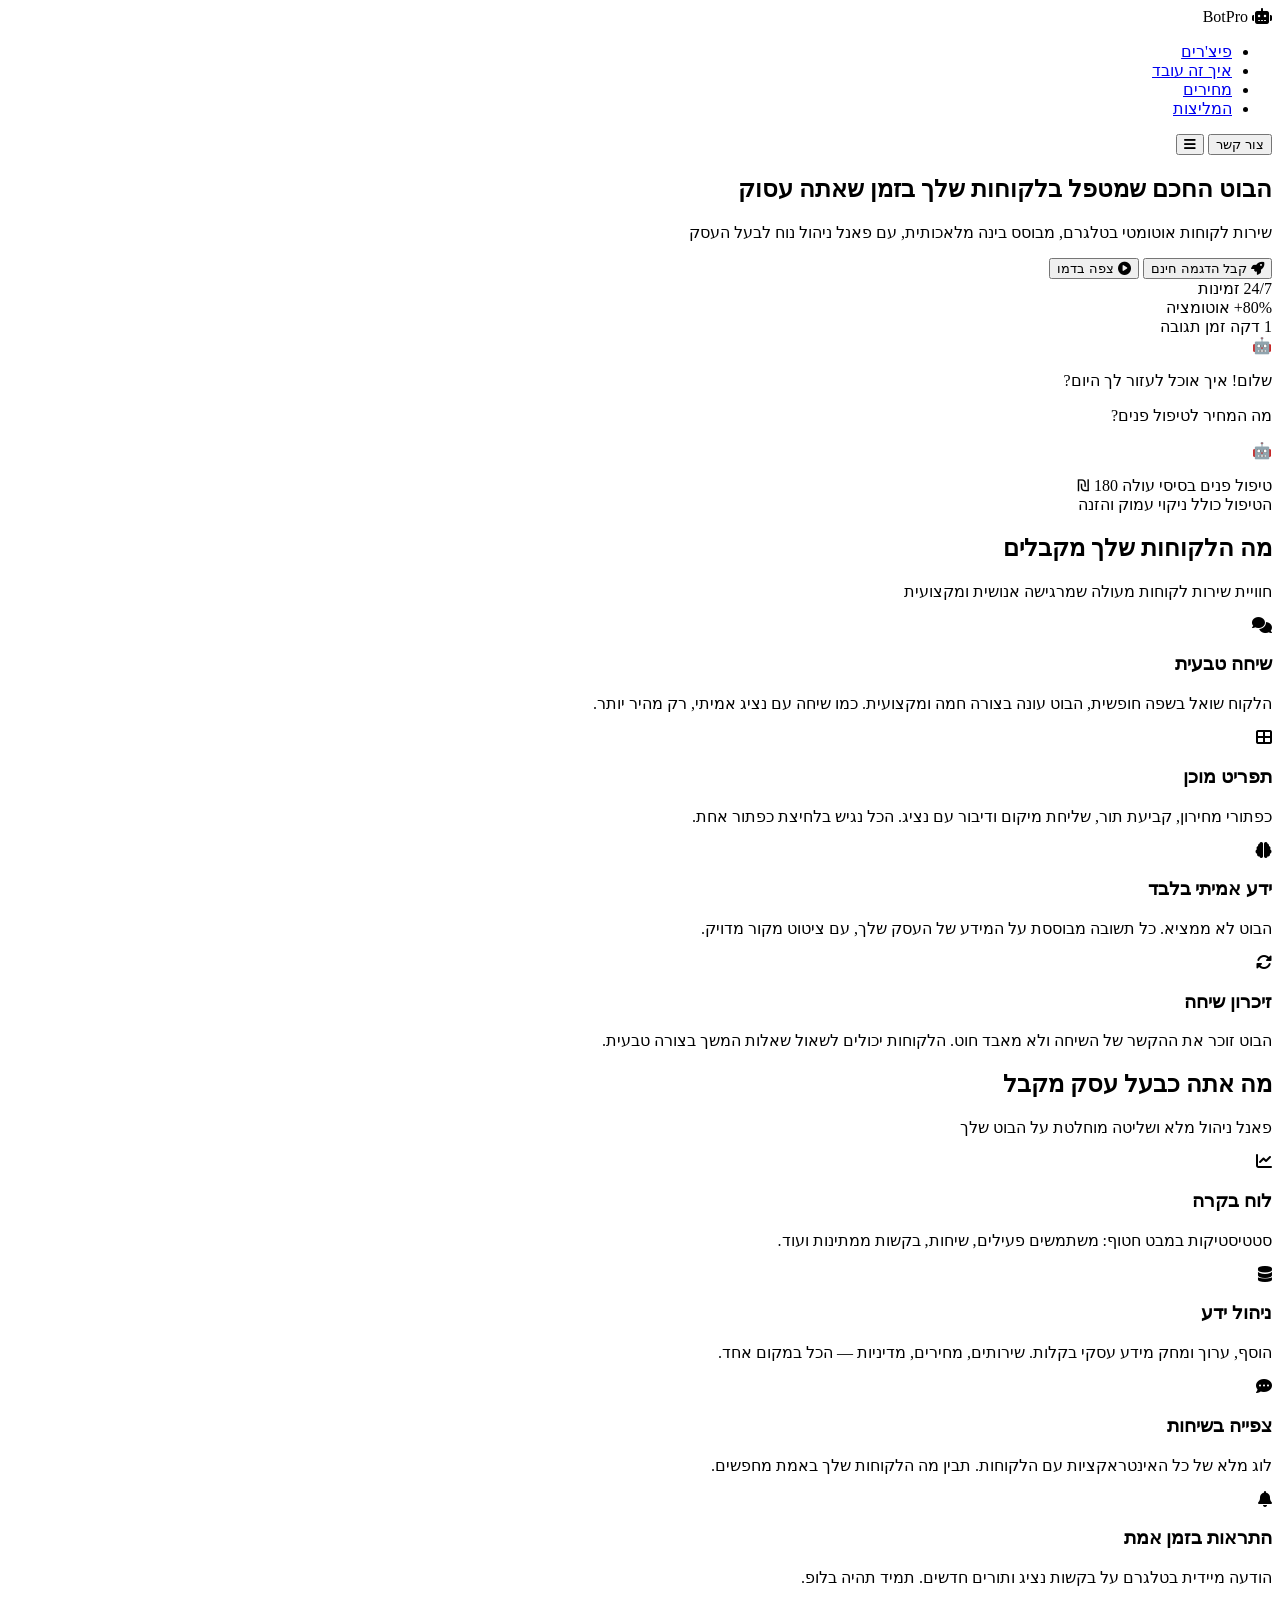
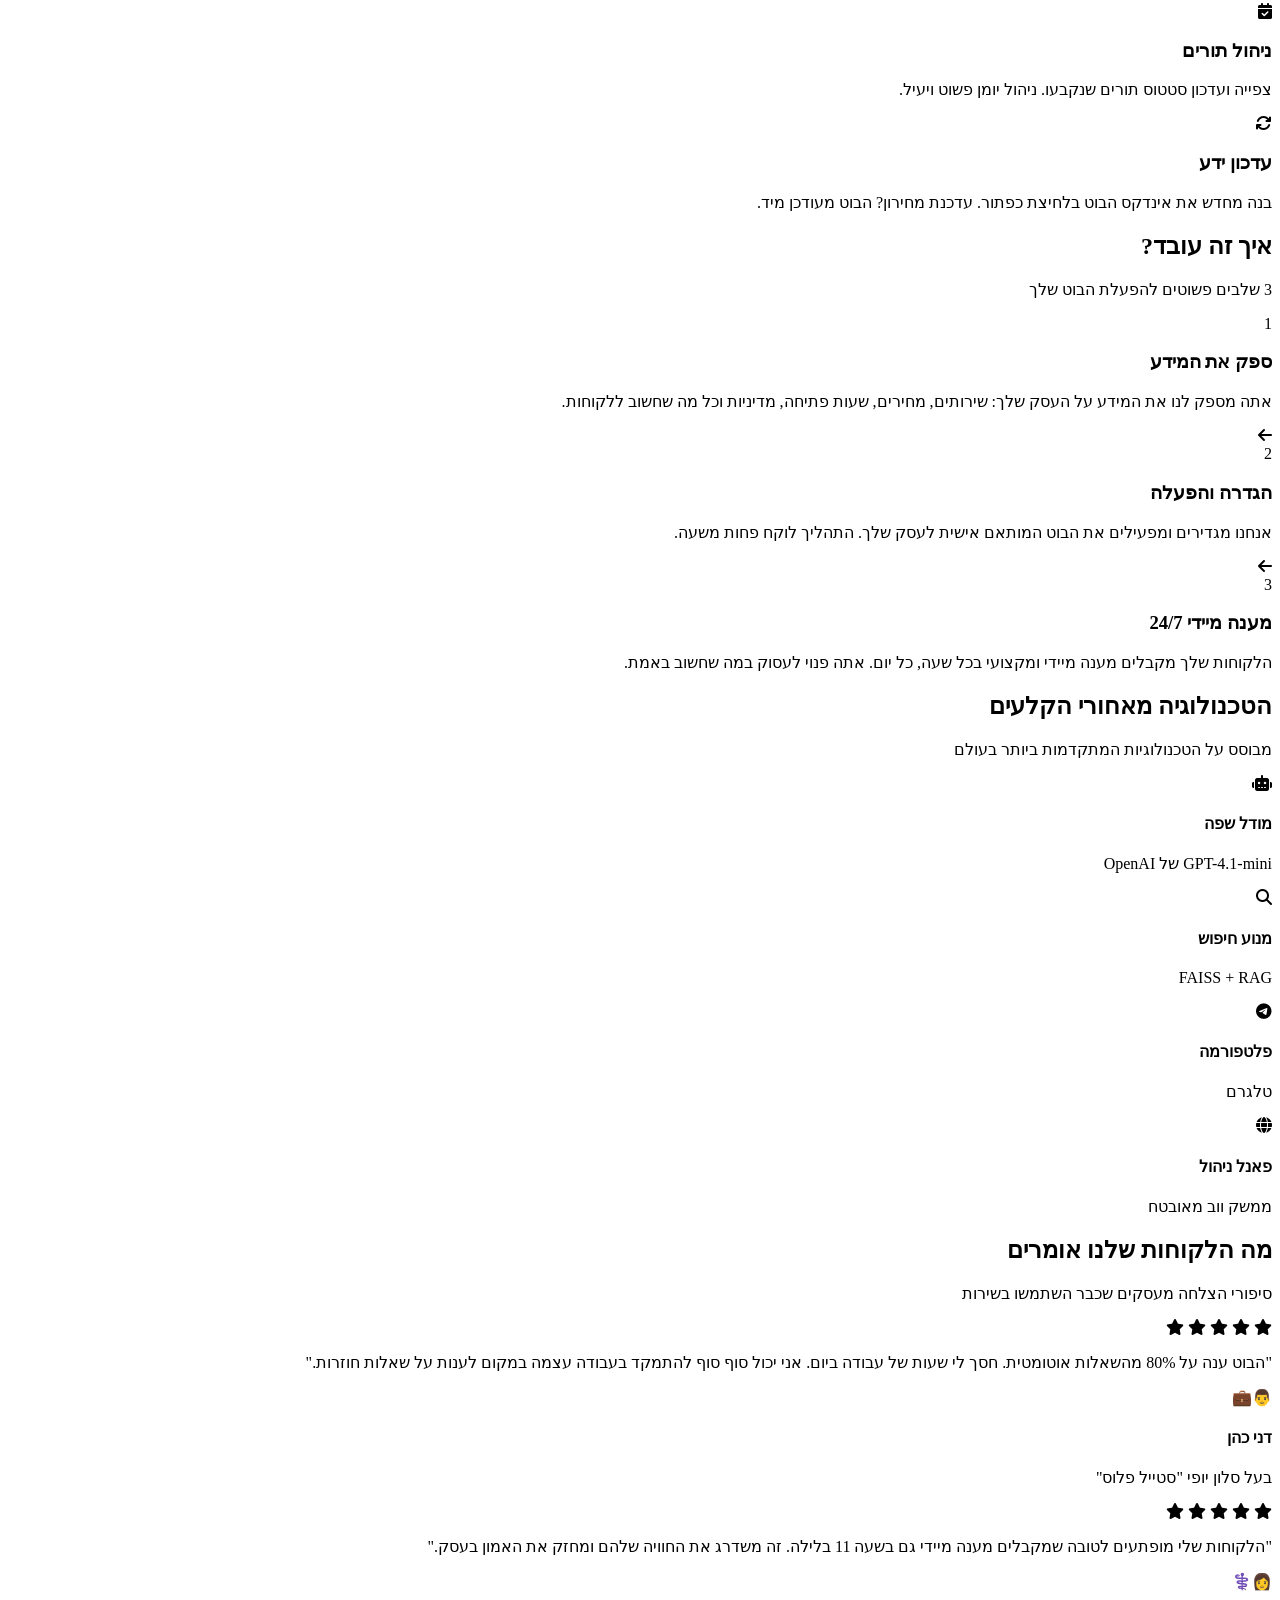
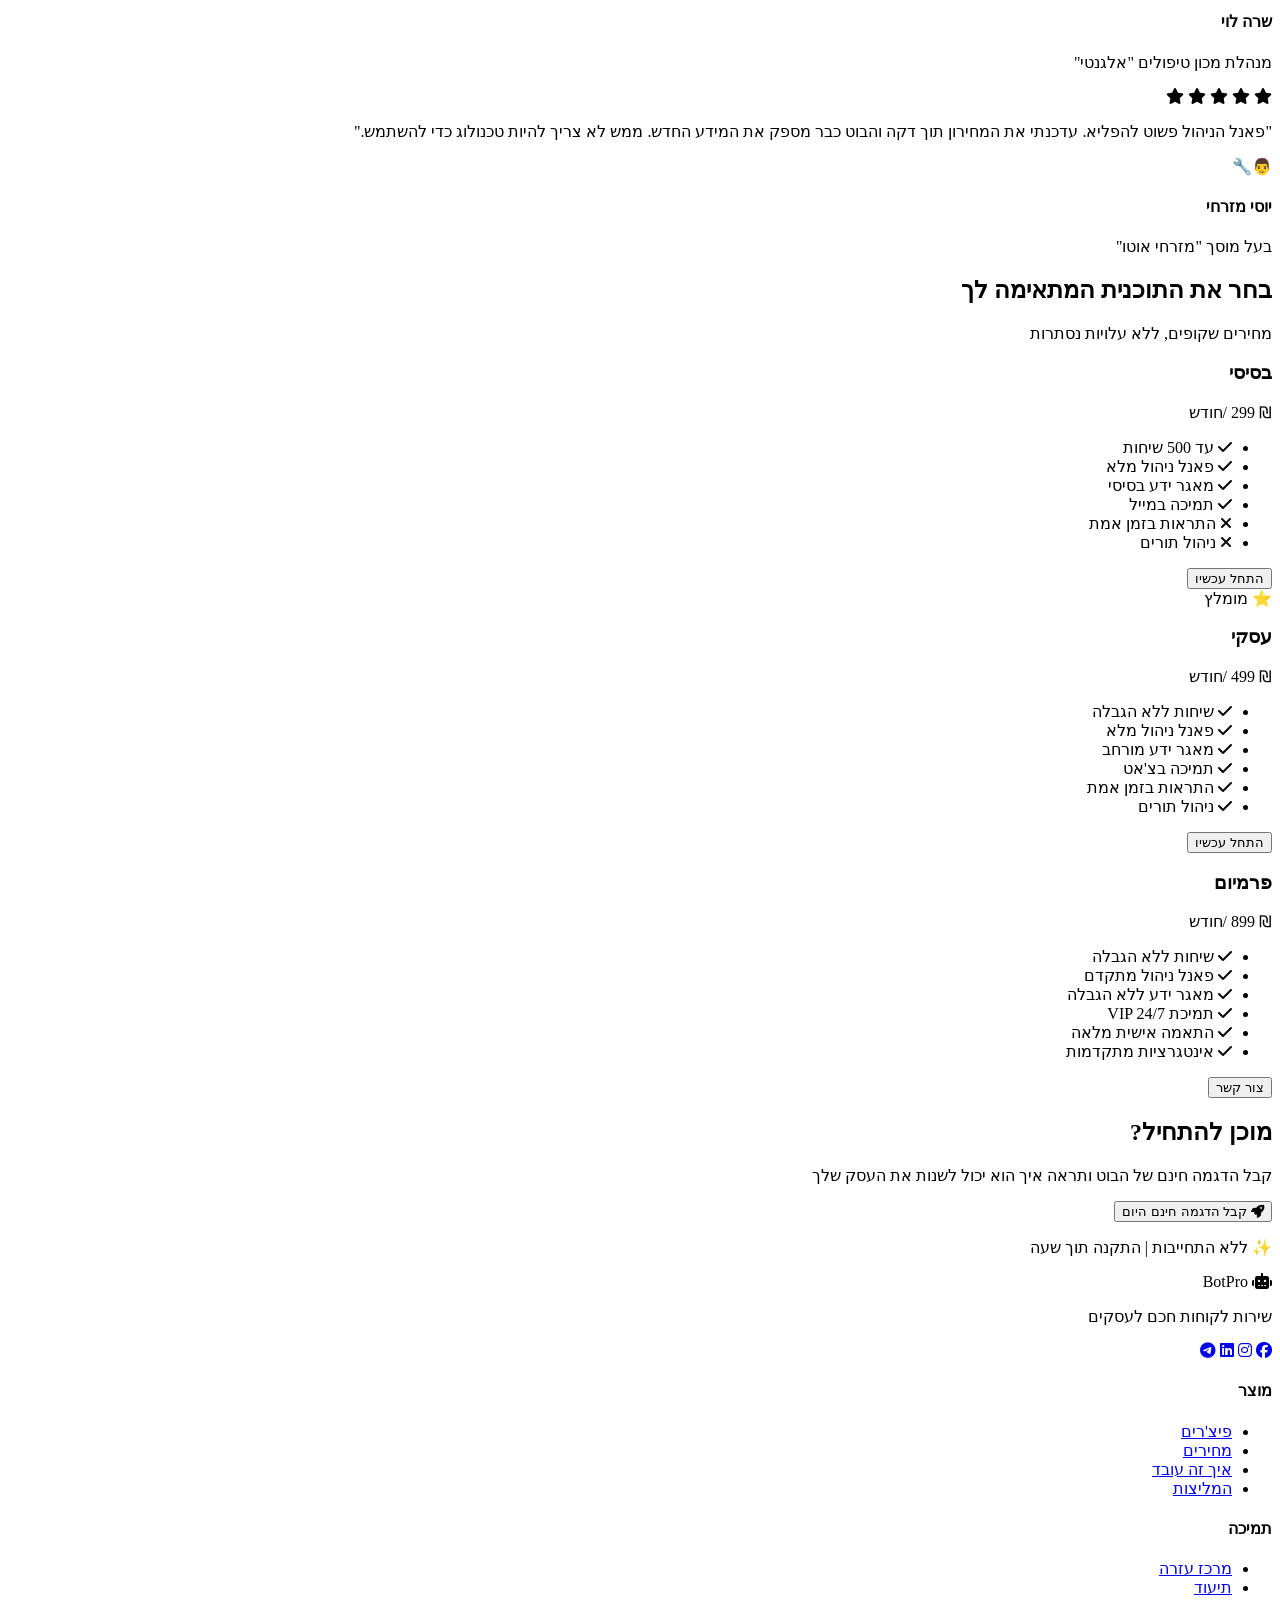
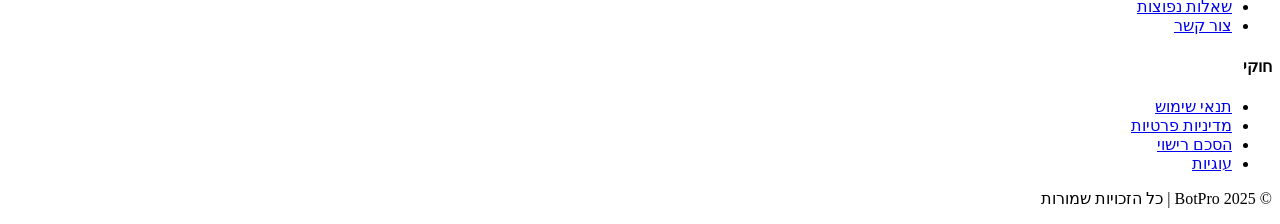
==== index.html @ be340ed9 "Rename index (2).html to index.html" ====
<!DOCTYPE html>
<html lang="he" dir="rtl">
<head>
    <meta charset="UTF-8">
    <meta name="viewport" content="width=device-width, initial-scale=1.0">
    <title>BotPro - הבוט החכם שמטפל בלקוחות שלך</title>
    <link rel="preconnect" href="https://fonts.googleapis.com">
    <link rel="preconnect" href="https://fonts.gstatic.com" crossorigin>
    <link href="https://fonts.googleapis.com/css2?family=Assistant:wght@300;400;500;600;700;800&display=swap" rel="stylesheet">
    <link rel="stylesheet" href="https://cdn.jsdelivr.net/npm/@fortawesome/fontawesome-free@6.4.0/css/all.min.css">
    <link rel="stylesheet" href="css/style.css">
</head>
<body>
    <!-- Header Section -->
    <header class="header">
        <nav class="nav container">
            <div class="logo">
                <i class="fas fa-robot"></i>
                <span>BotPro</span>
            </div>
            <ul class="nav-menu">
                <li><a href="#features">פיצ'רים</a></li>
                <li><a href="#how-it-works">איך זה עובד</a></li>
                <li><a href="#pricing">מחירים</a></li>
                <li><a href="#testimonials">המליצות</a></li>
            </ul>
            <button class="cta-btn-small">צור קשר</button>
            <button class="mobile-menu-toggle" aria-label="תפריט">
                <i class="fas fa-bars"></i>
            </button>
        </nav>
    </header>

    <!-- Hero Section -->
    <section class="hero">
        <div class="container">
            <div class="hero-content">
                <h1 class="hero-title fade-in">
                    הבוט החכם שמטפל בלקוחות שלך
                    <span class="gradient-text">בזמן שאתה עסוק</span>
                </h1>
                <p class="hero-subtitle fade-in">
                    שירות לקוחות אוטומטי בטלגרם, מבוסס בינה מלאכותית,
                    עם פאנל ניהול נוח לבעל העסק
                </p>
                <div class="hero-cta fade-in">
                    <button class="cta-btn-primary">
                        <i class="fas fa-rocket"></i>
                        קבל הדגמה חינם
                    </button>
                    <button class="cta-btn-secondary">
                        <i class="fas fa-play-circle"></i>
                        צפה בדמו
                    </button>
                </div>
                <div class="hero-stats fade-in">
                    <div class="stat-item">
                        <span class="stat-number">24/7</span>
                        <span class="stat-label">זמינות</span>
                    </div>
                    <div class="stat-item">
                        <span class="stat-number">80%+</span>
                        <span class="stat-label">אוטומציה</span>
                    </div>
                    <div class="stat-item">
                        <span class="stat-number">1 דקה</span>
                        <span class="stat-label">זמן תגובה</span>
                    </div>
                </div>
            </div>
            <div class="hero-image fade-in">
                <div class="phone-mockup">
                    <div class="phone-screen">
                        <div class="chat-preview">
                            <div class="message incoming">
                                <div class="avatar">🤖</div>
                                <div class="bubble">
                                    <p>שלום! איך אוכל לעזור לך היום?</p>
                                </div>
                            </div>
                            <div class="message outgoing">
                                <div class="bubble">
                                    <p>מה המחיר לטיפול פנים?</p>
                                </div>
                            </div>
                            <div class="message incoming">
                                <div class="avatar">🤖</div>
                                <div class="bubble">
                                    <p>טיפול פנים בסיסי עולה 180 ₪<br>
                                    הטיפול כולל ניקוי עמוק והזנה</p>
                                </div>
                            </div>
                        </div>
                    </div>
                </div>
            </div>
        </div>
    </section>

    <!-- Customer Benefits Section -->
    <section id="features" class="section customers-section">
        <div class="container">
            <div class="section-header">
                <h2 class="section-title">מה הלקוחות שלך מקבלים</h2>
                <p class="section-subtitle">חוויית שירות לקוחות מעולה שמרגישה אנושית ומקצועית</p>
            </div>
            <div class="features-grid">
                <div class="feature-card slide-up">
                    <div class="feature-icon">
                        <i class="fas fa-comments"></i>
                    </div>
                    <h3 class="feature-title">שיחה טבעית</h3>
                    <p class="feature-desc">
                        הלקוח שואל בשפה חופשית, הבוט עונה בצורה חמה ומקצועית.
                        כמו שיחה עם נציג אמיתי, רק מהיר יותר.
                    </p>
                </div>
                <div class="feature-card slide-up">
                    <div class="feature-icon">
                        <i class="fas fa-th-large"></i>
                    </div>
                    <h3 class="feature-title">תפריט מוכן</h3>
                    <p class="feature-desc">
                        כפתורי מחירון, קביעת תור, שליחת מיקום ודיבור עם נציג.
                        הכל נגיש בלחיצת כפתור אחת.
                    </p>
                </div>
                <div class="feature-card slide-up">
                    <div class="feature-icon">
                        <i class="fas fa-brain"></i>
                    </div>
                    <h3 class="feature-title">ידע אמיתי בלבד</h3>
                    <p class="feature-desc">
                        הבוט לא ממציא. כל תשובה מבוססת על המידע של העסק שלך,
                        עם ציטוט מקור מדויק.
                    </p>
                </div>
                <div class="feature-card slide-up">
                    <div class="feature-icon">
                        <i class="fas fa-sync-alt"></i>
                    </div>
                    <h3 class="feature-title">זיכרון שיחה</h3>
                    <p class="feature-desc">
                        הבוט זוכר את ההקשר של השיחה ולא מאבד חוט.
                        הלקוחות יכולים לשאול שאלות המשך בצורה טבעית.
                    </p>
                </div>
            </div>
        </div>
    </section>

    <!-- Business Benefits Section -->
    <section class="section business-section">
        <div class="container">
            <div class="section-header">
                <h2 class="section-title">מה אתה כבעל עסק מקבל</h2>
                <p class="section-subtitle">פאנל ניהול מלא ושליטה מוחלטת על הבוט שלך</p>
            </div>
            <div class="business-grid">
                <div class="business-card slide-up">
                    <div class="business-icon">
                        <i class="fas fa-chart-line"></i>
                    </div>
                    <h3 class="business-title">לוח בקרה</h3>
                    <p class="business-desc">
                        סטטיסטיקות במבט חטוף: משתמשים פעילים, שיחות,
                        בקשות ממתינות ועוד.
                    </p>
                </div>
                <div class="business-card slide-up">
                    <div class="business-icon">
                        <i class="fas fa-database"></i>
                    </div>
                    <h3 class="business-title">ניהול ידע</h3>
                    <p class="business-desc">
                        הוסף, ערוך ומחק מידע עסקי בקלות.
                        שירותים, מחירים, מדיניות — הכל במקום אחד.
                    </p>
                </div>
                <div class="business-card slide-up">
                    <div class="business-icon">
                        <i class="fas fa-comment-dots"></i>
                    </div>
                    <h3 class="business-title">צפייה בשיחות</h3>
                    <p class="business-desc">
                        לוג מלא של כל האינטראקציות עם הלקוחות.
                        תבין מה הלקוחות שלך באמת מחפשים.
                    </p>
                </div>
                <div class="business-card slide-up">
                    <div class="business-icon">
                        <i class="fas fa-bell"></i>
                    </div>
                    <h3 class="business-title">התראות בזמן אמת</h3>
                    <p class="business-desc">
                        הודעה מיידית בטלגרם על בקשות נציג ותורים חדשים.
                        תמיד תהיה בלופ.
                    </p>
                </div>
                <div class="business-card slide-up">
                    <div class="business-icon">
                        <i class="fas fa-calendar-check"></i>
                    </div>
                    <h3 class="business-title">ניהול תורים</h3>
                    <p class="business-desc">
                        צפייה ועדכון סטטוס תורים שנקבעו.
                        ניהול יומן פשוט ויעיל.
                    </p>
                </div>
                <div class="business-card slide-up">
                    <div class="business-icon">
                        <i class="fas fa-sync"></i>
                    </div>
                    <h3 class="business-title">עדכון ידע</h3>
                    <p class="business-desc">
                        בנה מחדש את אינדקס הבוט בלחיצת כפתור.
                        עדכנת מחירון? הבוט מעודכן מיד.
                    </p>
                </div>
            </div>
        </div>
    </section>

    <!-- How It Works Section -->
    <section id="how-it-works" class="section how-it-works-section">
        <div class="container">
            <div class="section-header">
                <h2 class="section-title">איך זה עובד?</h2>
                <p class="section-subtitle">3 שלבים פשוטים להפעלת הבוט שלך</p>
            </div>
            <div class="steps-container">
                <div class="step-card slide-up">
                    <div class="step-number">1</div>
                    <div class="step-content">
                        <h3 class="step-title">ספק את המידע</h3>
                        <p class="step-desc">
                            אתה מספק לנו את המידע על העסק שלך: שירותים, מחירים,
                            שעות פתיחה, מדיניות וכל מה שחשוב ללקוחות.
                        </p>
                    </div>
                </div>
                <div class="step-arrow">
                    <i class="fas fa-arrow-left"></i>
                </div>
                <div class="step-card slide-up">
                    <div class="step-number">2</div>
                    <div class="step-content">
                        <h3 class="step-title">הגדרה והפעלה</h3>
                        <p class="step-desc">
                            אנחנו מגדירים ומפעילים את הבוט המותאם אישית לעסק שלך.
                            התהליך לוקח פחות משעה.
                        </p>
                    </div>
                </div>
                <div class="step-arrow">
                    <i class="fas fa-arrow-left"></i>
                </div>
                <div class="step-card slide-up">
                    <div class="step-number">3</div>
                    <div class="step-content">
                        <h3 class="step-title">מענה מיידי 24/7</h3>
                        <p class="step-desc">
                            הלקוחות שלך מקבלים מענה מיידי ומקצועי בכל שעה,
                            כל יום. אתה פנוי לעסוק במה שחשוב באמת.
                        </p>
                    </div>
                </div>
            </div>
        </div>
    </section>

    <!-- Technology Section -->
    <section class="section tech-section">
        <div class="container">
            <div class="section-header">
                <h2 class="section-title">הטכנולוגיה מאחורי הקלעים</h2>
                <p class="section-subtitle">מבוסס על הטכנולוגיות המתקדמות ביותר בעולם</p>
            </div>
            <div class="tech-grid">
                <div class="tech-item slide-up">
                    <div class="tech-icon">
                        <i class="fas fa-robot"></i>
                    </div>
                    <h4>מודל שפה</h4>
                    <p>GPT-4.1-mini של OpenAI</p>
                </div>
                <div class="tech-item slide-up">
                    <div class="tech-icon">
                        <i class="fas fa-search"></i>
                    </div>
                    <h4>מנוע חיפוש</h4>
                    <p>FAISS + RAG</p>
                </div>
                <div class="tech-item slide-up">
                    <div class="tech-icon">
                        <i class="fab fa-telegram"></i>
                    </div>
                    <h4>פלטפורמה</h4>
                    <p>טלגרם</p>
                </div>
                <div class="tech-item slide-up">
                    <div class="tech-icon">
                        <i class="fas fa-globe"></i>
                    </div>
                    <h4>פאנל ניהול</h4>
                    <p>ממשק ווב מאובטח</p>
                </div>
            </div>
        </div>
    </section>

    <!-- Testimonials Section -->
    <section id="testimonials" class="section testimonials-section">
        <div class="container">
            <div class="section-header">
                <h2 class="section-title">מה הלקוחות שלנו אומרים</h2>
                <p class="section-subtitle">סיפורי הצלחה מעסקים שכבר השתמשו בשירות</p>
            </div>
            <div class="testimonials-grid">
                <div class="testimonial-card slide-up">
                    <div class="testimonial-stars">
                        <i class="fas fa-star"></i>
                        <i class="fas fa-star"></i>
                        <i class="fas fa-star"></i>
                        <i class="fas fa-star"></i>
                        <i class="fas fa-star"></i>
                    </div>
                    <p class="testimonial-text">
                        "הבוט ענה על 80% מהשאלות אוטומטית. חסך לי שעות של עבודה ביום.
                        אני יכול סוף סוף להתמקד בעבודה עצמה במקום לענות על שאלות חוזרות."
                    </p>
                    <div class="testimonial-author">
                        <div class="author-avatar">👨💼</div>
                        <div class="author-info">
                            <h4 class="author-name">דני כהן</h4>
                            <p class="author-role">בעל סלון יופי "סטייל פלוס"</p>
                        </div>
                    </div>
                </div>
                <div class="testimonial-card slide-up">
                    <div class="testimonial-stars">
                        <i class="fas fa-star"></i>
                        <i class="fas fa-star"></i>
                        <i class="fas fa-star"></i>
                        <i class="fas fa-star"></i>
                        <i class="fas fa-star"></i>
                    </div>
                    <p class="testimonial-text">
                        "הלקוחות שלי מופתעים לטובה שמקבלים מענה מיידי גם בשעה 11 בלילה.
                        זה משדרג את החוויה שלהם ומחזק את האמון בעסק."
                    </p>
                    <div class="testimonial-author">
                        <div class="author-avatar">👩⚕️</div>
                        <div class="author-info">
                            <h4 class="author-name">שרה לוי</h4>
                            <p class="author-role">מנהלת מכון טיפולים "אלגנטי"</p>
                        </div>
                    </div>
                </div>
                <div class="testimonial-card slide-up">
                    <div class="testimonial-stars">
                        <i class="fas fa-star"></i>
                        <i class="fas fa-star"></i>
                        <i class="fas fa-star"></i>
                        <i class="fas fa-star"></i>
                        <i class="fas fa-star"></i>
                    </div>
                    <p class="testimonial-text">
                        "פאנל הניהול פשוט להפליא. עדכנתי את המחירון תוך דקה והבוט
                        כבר מספק את המידע החדש. ממש לא צריך להיות טכנולוג כדי להשתמש."
                    </p>
                    <div class="testimonial-author">
                        <div class="author-avatar">👨🔧</div>
                        <div class="author-info">
                            <h4 class="author-name">יוסי מזרחי</h4>
                            <p class="author-role">בעל מוסך "מזרחי אוטו"</p>
                        </div>
                    </div>
                </div>
            </div>
        </div>
    </section>

    <!-- Pricing Section -->
    <section id="pricing" class="section pricing-section">
        <div class="container">
            <div class="section-header">
                <h2 class="section-title">בחר את התוכנית המתאימה לך</h2>
                <p class="section-subtitle">מחירים שקופים, ללא עלויות נסתרות</p>
            </div>
            <div class="pricing-grid">
                <div class="pricing-card slide-up">
                    <h3 class="pricing-title">בסיסי</h3>
                    <div class="pricing-price">
                        <span class="currency">₪</span>
                        <span class="amount">299</span>
                        <span class="period">/חודש</span>
                    </div>
                    <ul class="pricing-features">
                        <li><i class="fas fa-check"></i> עד 500 שיחות</li>
                        <li><i class="fas fa-check"></i> פאנל ניהול מלא</li>
                        <li><i class="fas fa-check"></i> מאגר ידע בסיסי</li>
                        <li><i class="fas fa-check"></i> תמיכה במייל</li>
                        <li class="disabled"><i class="fas fa-times"></i> התראות בזמן אמת</li>
                        <li class="disabled"><i class="fas fa-times"></i> ניהול תורים</li>
                    </ul>
                    <button class="pricing-btn">התחל עכשיו</button>
                </div>
                <div class="pricing-card featured slide-up">
                    <div class="popular-badge">⭐ מומלץ</div>
                    <h3 class="pricing-title">עסקי</h3>
                    <div class="pricing-price">
                        <span class="currency">₪</span>
                        <span class="amount">499</span>
                        <span class="period">/חודש</span>
                    </div>
                    <ul class="pricing-features">
                        <li><i class="fas fa-check"></i> שיחות ללא הגבלה</li>
                        <li><i class="fas fa-check"></i> פאנל ניהול מלא</li>
                        <li><i class="fas fa-check"></i> מאגר ידע מורחב</li>
                        <li><i class="fas fa-check"></i> תמיכה בצ'אט</li>
                        <li><i class="fas fa-check"></i> התראות בזמן אמת</li>
                        <li><i class="fas fa-check"></i> ניהול תורים</li>
                    </ul>
                    <button class="pricing-btn primary">התחל עכשיו</button>
                </div>
                <div class="pricing-card slide-up">
                    <h3 class="pricing-title">פרמיום</h3>
                    <div class="pricing-price">
                        <span class="currency">₪</span>
                        <span class="amount">899</span>
                        <span class="period">/חודש</span>
                    </div>
                    <ul class="pricing-features">
                        <li><i class="fas fa-check"></i> שיחות ללא הגבלה</li>
                        <li><i class="fas fa-check"></i> פאנל ניהול מתקדם</li>
                        <li><i class="fas fa-check"></i> מאגר ידע ללא הגבלה</li>
                        <li><i class="fas fa-check"></i> תמיכת VIP 24/7</li>
                        <li><i class="fas fa-check"></i> התאמה אישית מלאה</li>
                        <li><i class="fas fa-check"></i> אינטגרציות מתקדמות</li>
                    </ul>
                    <button class="pricing-btn">צור קשר</button>
                </div>
            </div>
        </div>
    </section>

    <!-- CTA Section -->
    <section class="section cta-section">
        <div class="container">
            <div class="cta-content">
                <h2 class="cta-title">מוכן להתחיל?</h2>
                <p class="cta-text">
                    קבל הדגמה חינם של הבוט ותראה איך הוא יכול לשנות את העסק שלך
                </p>
                <button class="cta-btn-large">
                    <i class="fas fa-rocket"></i>
                    קבל הדגמה חינם היום
                </button>
                <p class="cta-note">✨ ללא התחייבות | התקנה תוך שעה</p>
            </div>
        </div>
    </section>

    <!-- Footer -->
    <footer class="footer">
        <div class="container">
            <div class="footer-content">
                <div class="footer-brand">
                    <div class="logo">
                        <i class="fas fa-robot"></i>
                        <span>BotPro</span>
                    </div>
                    <p class="footer-tagline">שירות לקוחות חכם לעסקים</p>
                    <div class="footer-social">
                        <a href="#" aria-label="פייסבוק"><i class="fab fa-facebook"></i></a>
                        <a href="#" aria-label="אינסטגרם"><i class="fab fa-instagram"></i></a>
                        <a href="#" aria-label="לינקדאין"><i class="fab fa-linkedin"></i></a>
                        <a href="#" aria-label="טלגרם"><i class="fab fa-telegram"></i></a>
                    </div>
                </div>
                <div class="footer-links">
                    <div class="footer-column">
                        <h4>מוצר</h4>
                        <ul>
                            <li><a href="#features">פיצ'רים</a></li>
                            <li><a href="#pricing">מחירים</a></li>
                            <li><a href="#how-it-works">איך זה עובד</a></li>
                            <li><a href="#testimonials">המליצות</a></li>
                        </ul>
                    </div>
                    <div class="footer-column">
                        <h4>תמיכה</h4>
                        <ul>
                            <li><a href="#">מרכז עזרה</a></li>
                            <li><a href="#">תיעוד</a></li>
                            <li><a href="#">שאלות נפוצות</a></li>
                            <li><a href="#">צור קשר</a></li>
                        </ul>
                    </div>
                    <div class="footer-column">
                        <h4>חוקי</h4>
                        <ul>
                            <li><a href="#">תנאי שימוש</a></li>
                            <li><a href="#">מדיניות פרטיות</a></li>
                            <li><a href="#">הסכם רישוי</a></li>
                            <li><a href="#">עוגיות</a></li>
                        </ul>
                    </div>
                </div>
            </div>
            <div class="footer-bottom">
                <p>&copy; 2025 BotPro | כל הזכויות שמורות</p>
            </div>
        </div>
    </footer>

    <script src="js/main.js"></script>
</body>
</html>
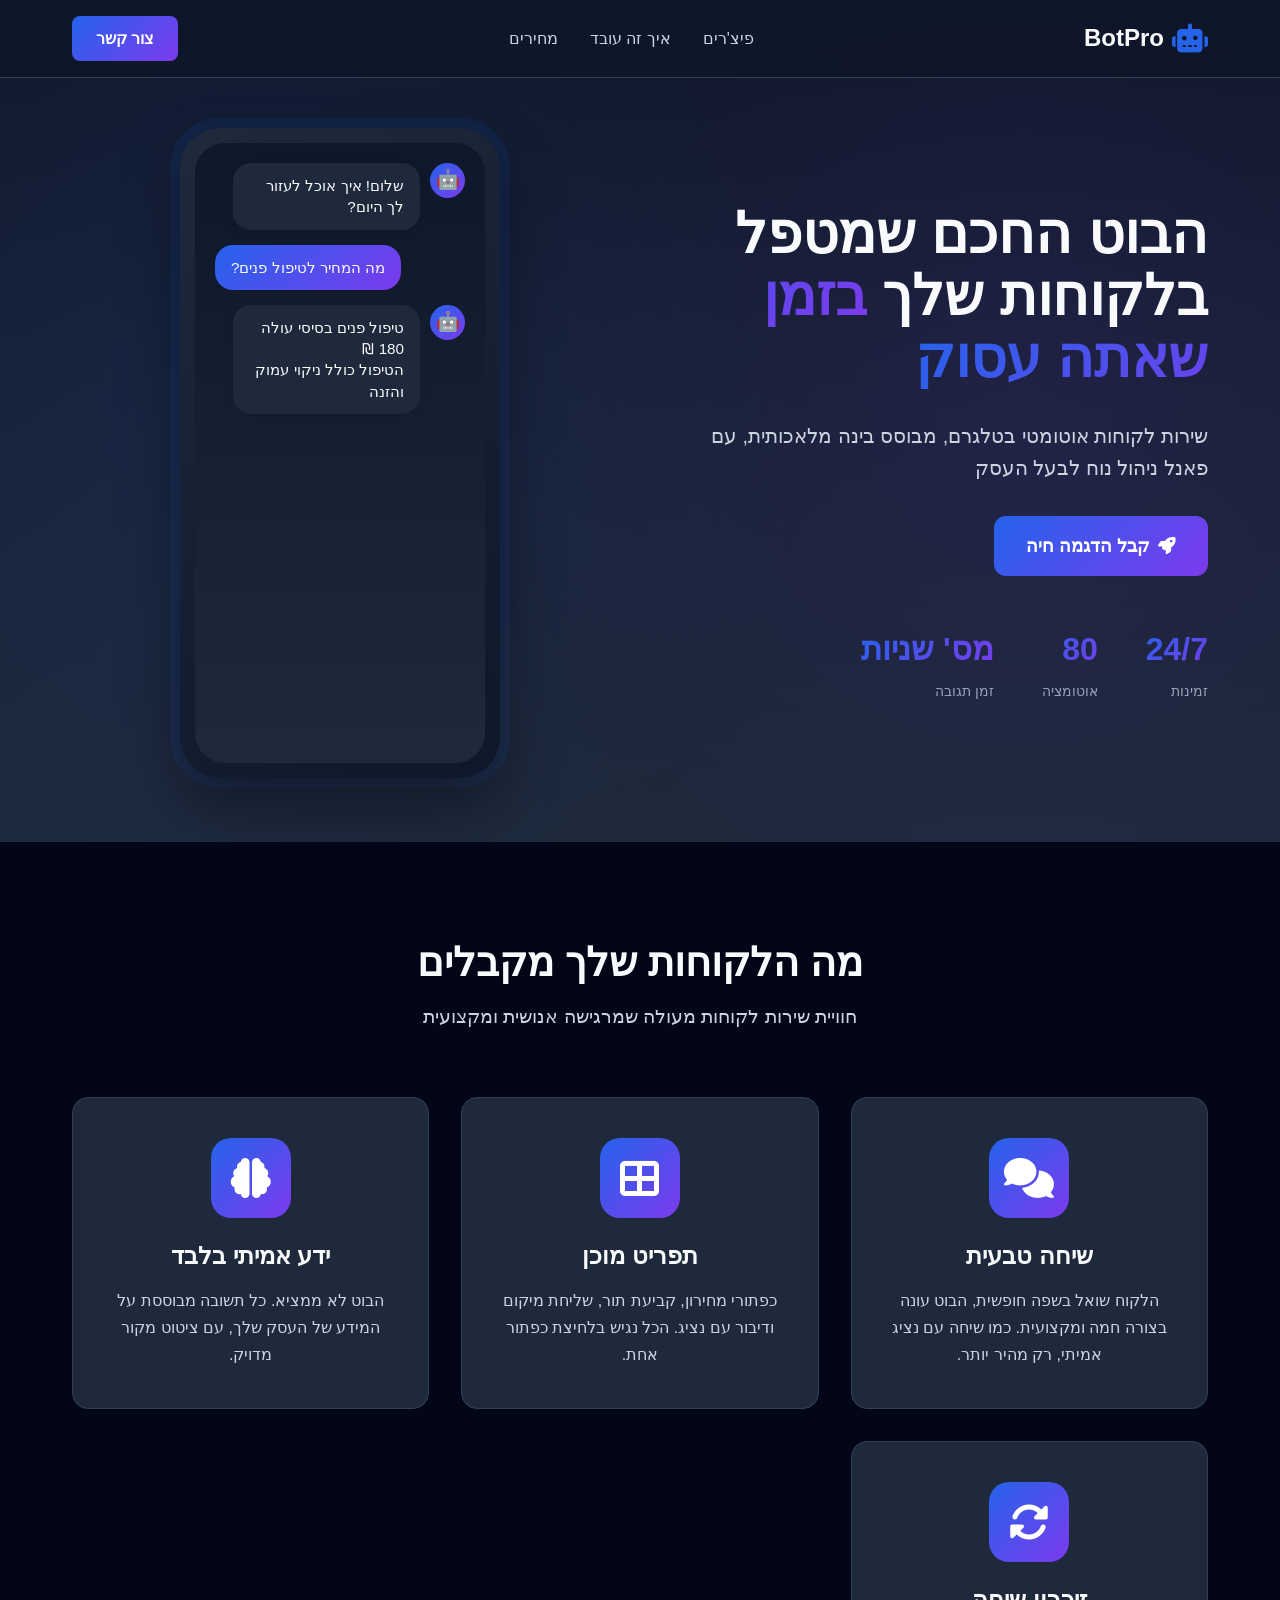
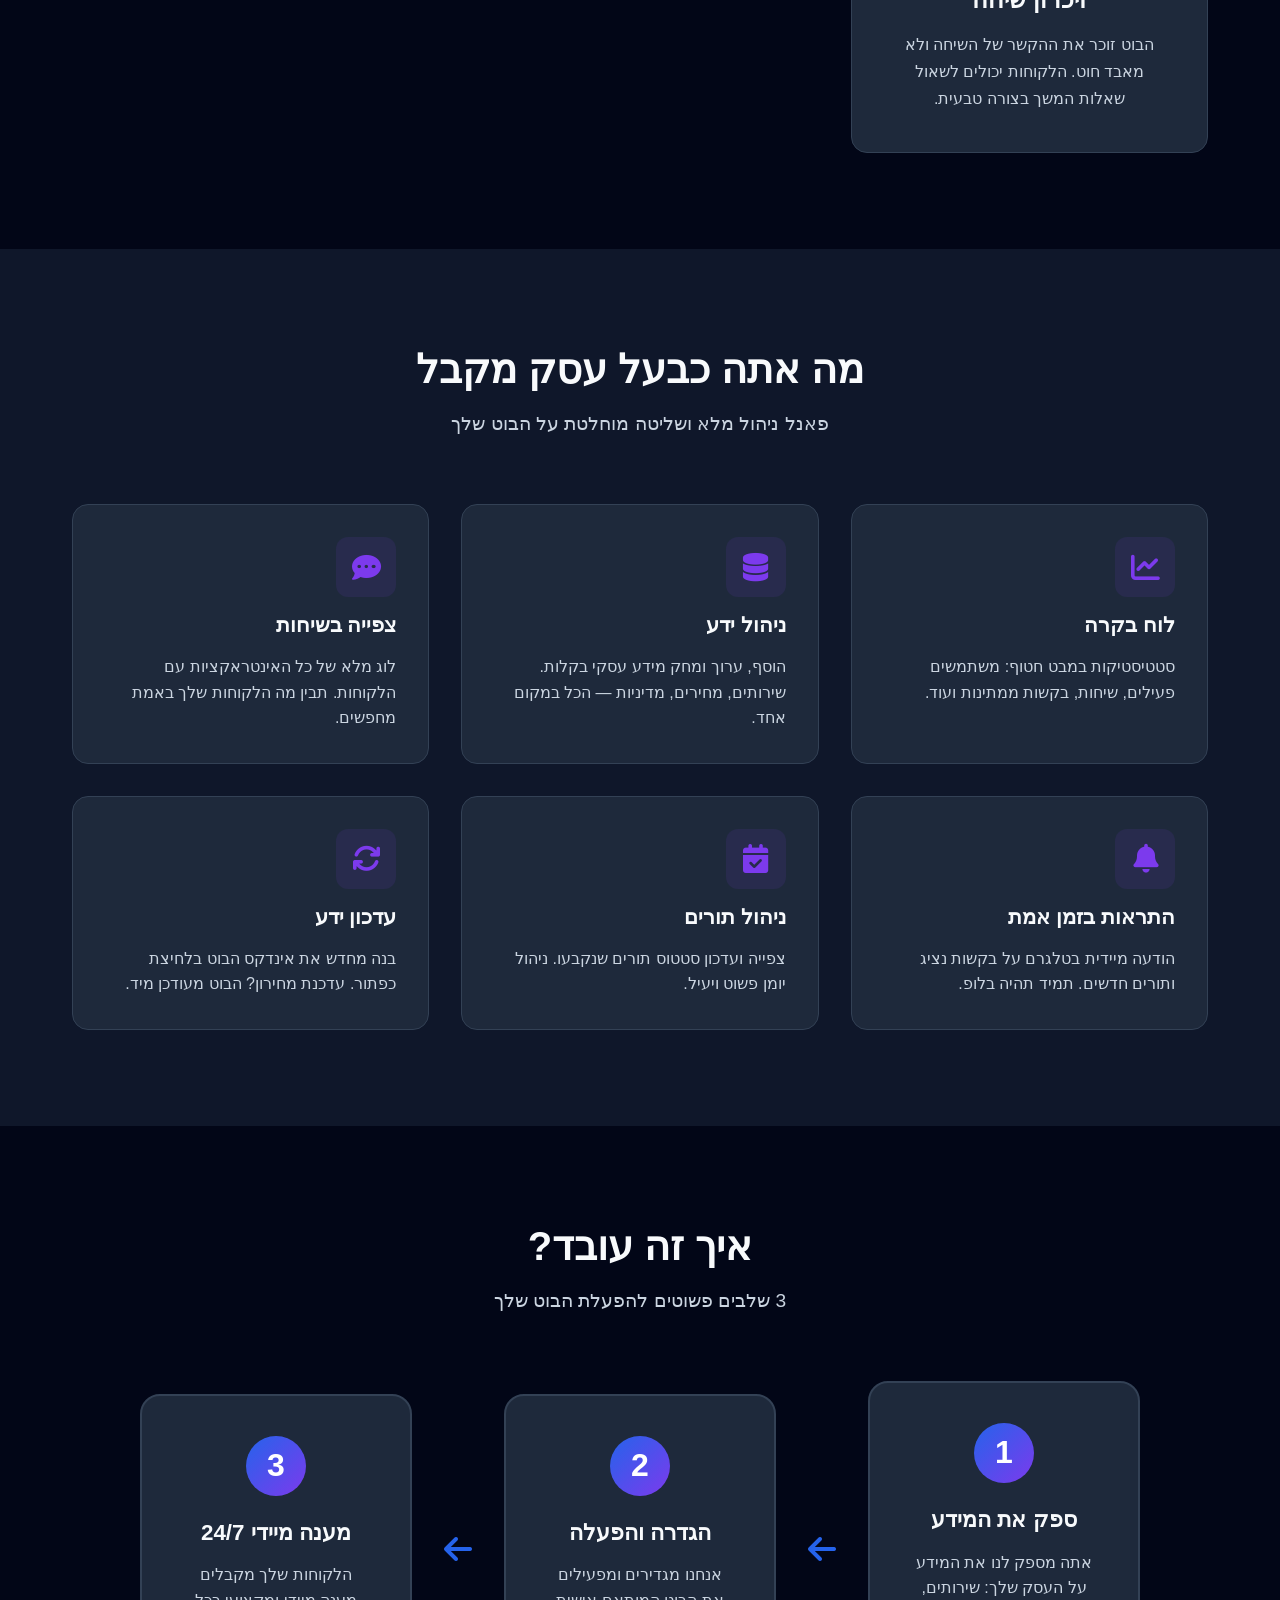
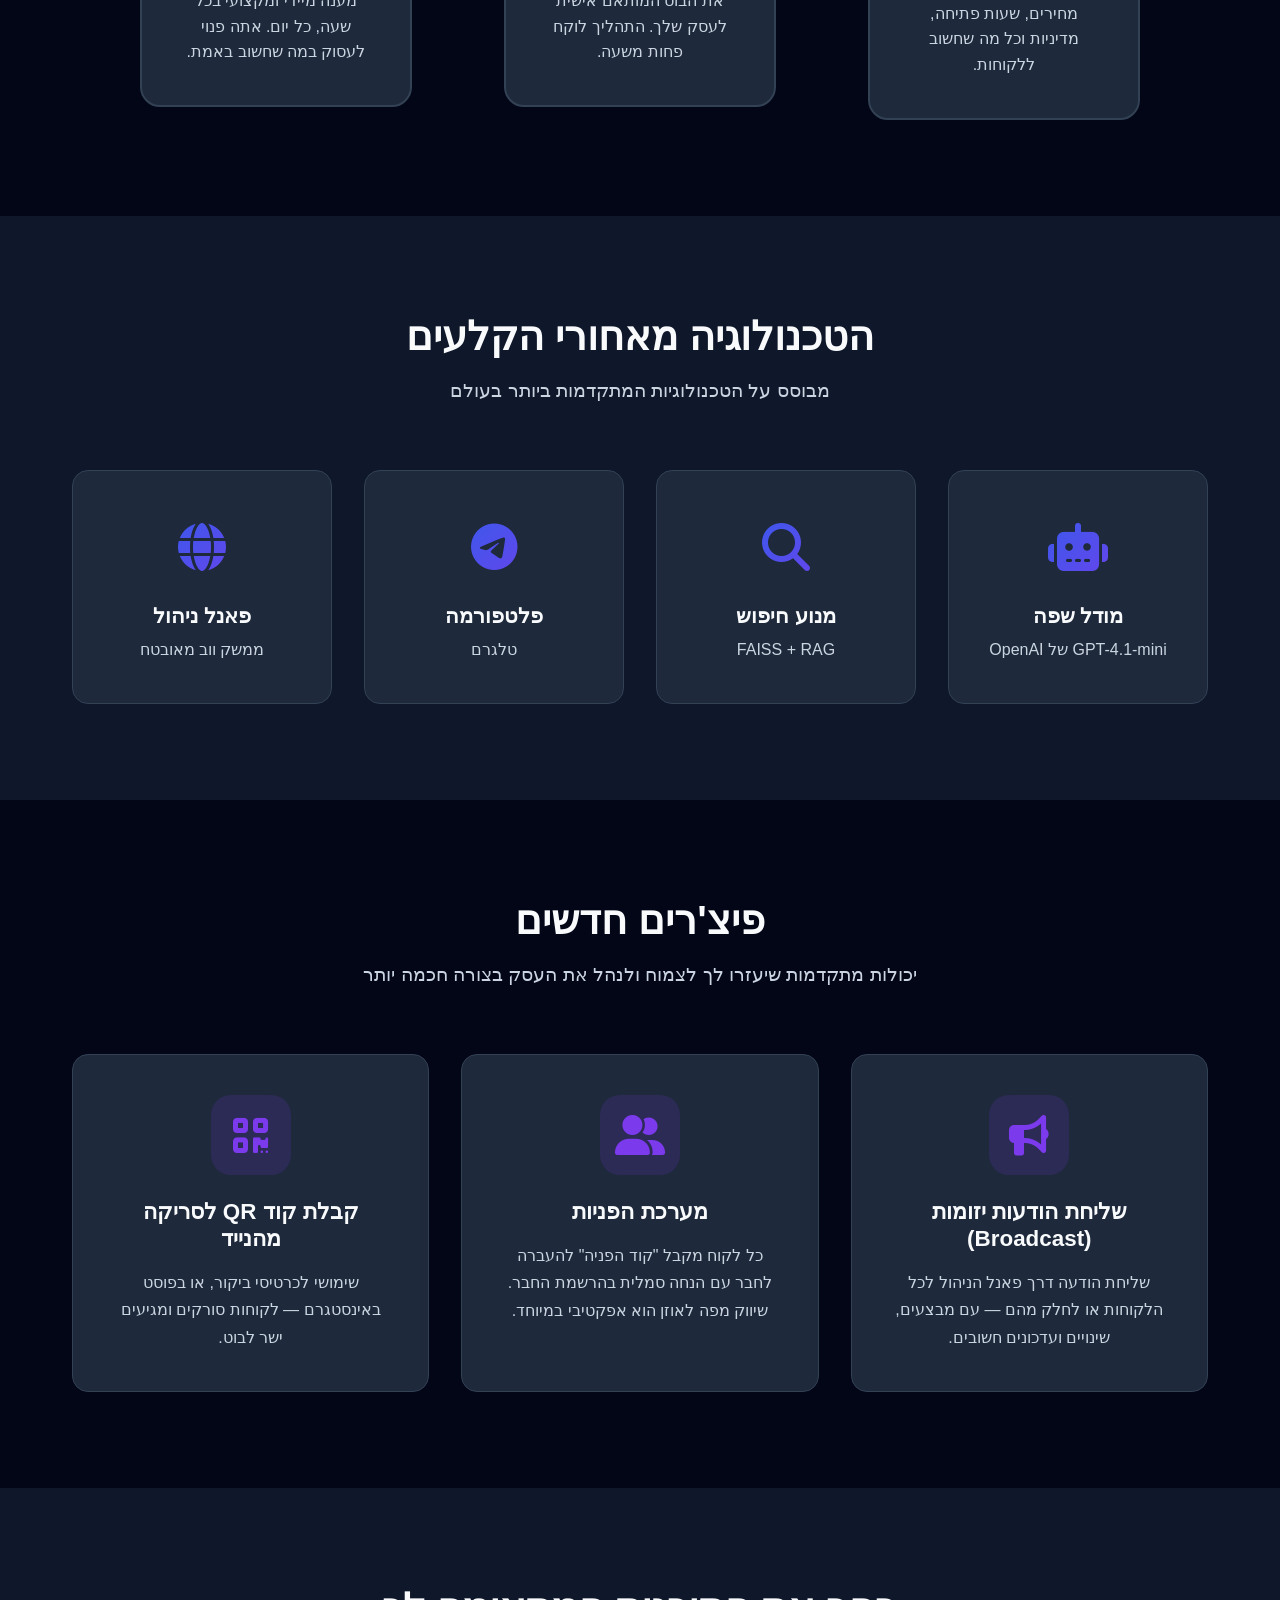
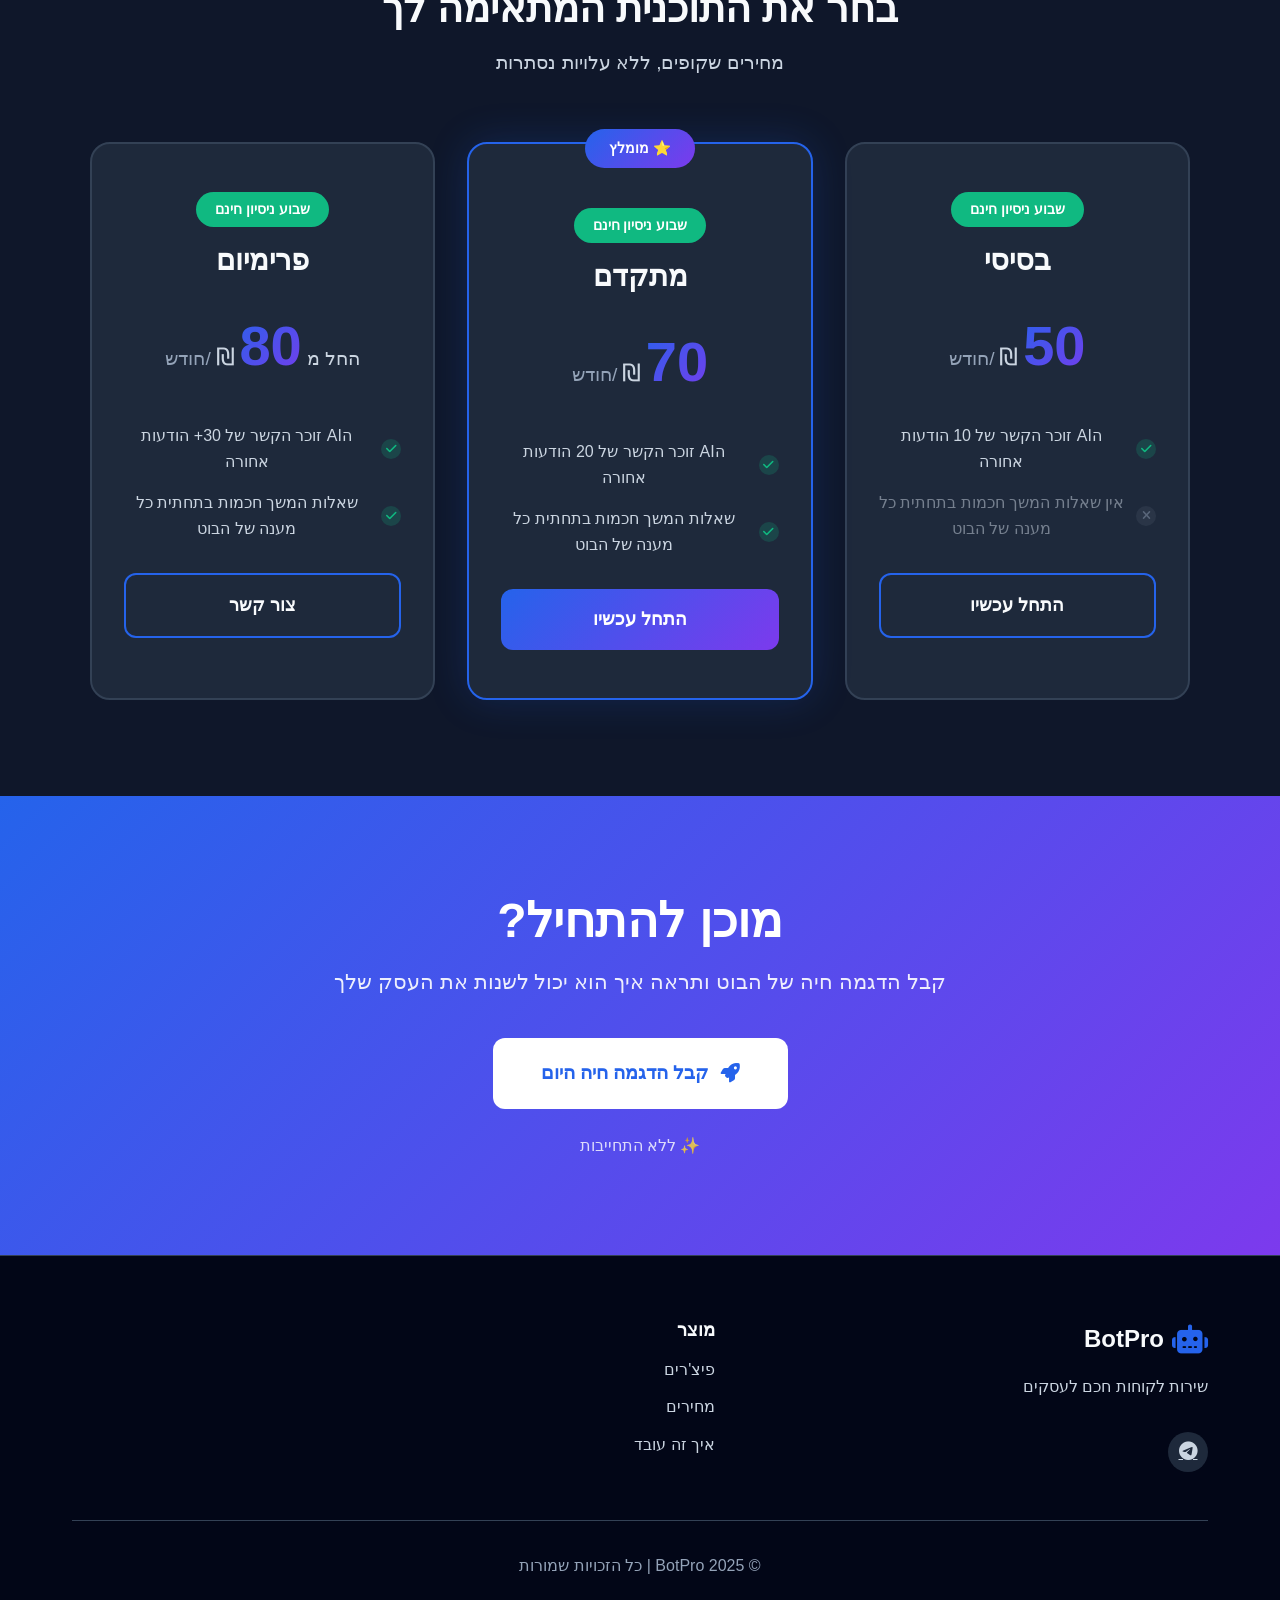
==== commit 3e7184a4: "Update demo/contact buttons, pricing plans, and add new features section - Hero: change demo button " ====
--- a/index.html
+++ b/index.html
@@ -22,9 +22,8 @@
                 <li><a href="#features">פיצ'רים</a></li>
                 <li><a href="#how-it-works">איך זה עובד</a></li>
                 <li><a href="#pricing">מחירים</a></li>
-                <li><a href="#testimonials">המליצות</a></li>
             </ul>
-            <button class="cta-btn-small">צור קשר</button>
+            <a href="https://wa.me/972543978620" target="_blank" class="cta-btn-small" style="text-decoration:none;">צור קשר</a>
             <button class="mobile-menu-toggle" aria-label="תפריט">
                 <i class="fas fa-bars"></i>
             </button>
@@ -44,14 +43,10 @@
                     עם פאנל ניהול נוח לבעל העסק
                 </p>
                 <div class="hero-cta fade-in">
-                    <button class="cta-btn-primary">
+                    <a href="https://t.me/ai_business2U_bot" target="_blank" class="cta-btn-primary" style="text-decoration:none;">
                         <i class="fas fa-rocket"></i>
-                        קבל הדגמה חינם
-                    </button>
-                    <button class="cta-btn-secondary">
-                        <i class="fas fa-play-circle"></i>
-                        צפה בדמו
-                    </button>
+                        קבל הדגמה חיה
+                    </a>
                 </div>
                 <div class="hero-stats fade-in">
                     <div class="stat-item">
@@ -63,7 +58,7 @@
                         <span class="stat-label">אוטומציה</span>
                     </div>
                     <div class="stat-item">
-                        <span class="stat-number">1 דקה</span>
+                        <span class="stat-number">מס' שניות</span>
                         <span class="stat-label">זמן תגובה</span>
                     </div>
                 </div>
@@ -309,8 +304,48 @@
         </div>
     </section>
 
-    <!-- Testimonials Section -->
-    <section id="testimonials" class="section testimonials-section">
+    <!-- New Features Section -->
+    <section id="new-features" class="section new-features-section">
+        <div class="container">
+            <div class="section-header">
+                <h2 class="section-title">פיצ'רים חדשים</h2>
+                <p class="section-subtitle">יכולות מתקדמות שיעזרו לך לצמוח ולנהל את העסק בצורה חכמה יותר</p>
+            </div>
+            <div class="new-features-grid">
+                <div class="new-feature-card slide-up">
+                    <div class="new-feature-icon">
+                        <i class="fas fa-bullhorn"></i>
+                    </div>
+                    <h3 class="new-feature-title">שליחת הודעות יזומות (Broadcast)</h3>
+                    <p class="new-feature-desc">
+                        שליחת הודעה דרך פאנל הניהול לכל הלקוחות או לחלק מהם — עם מבצעים, שינויים ועדכונים חשובים.
+                    </p>
+                </div>
+                <div class="new-feature-card slide-up">
+                    <div class="new-feature-icon">
+                        <i class="fas fa-user-friends"></i>
+                    </div>
+                    <h3 class="new-feature-title">מערכת הפניות</h3>
+                    <p class="new-feature-desc">
+                        כל לקוח מקבל "קוד הפניה" להעברה לחבר עם הנחה סמלית בהרשמת החבר.
+                        שיווק מפה לאוזן הוא אפקטיבי במיוחד.
+                    </p>
+                </div>
+                <div class="new-feature-card slide-up">
+                    <div class="new-feature-icon">
+                        <i class="fas fa-qrcode"></i>
+                    </div>
+                    <h3 class="new-feature-title">קבלת קוד QR לסריקה מהנייד</h3>
+                    <p class="new-feature-desc">
+                        שימושי לכרטיסי ביקור, או בפוסט באינסטגרם — לקוחות סורקים ומגיעים ישר לבוט.
+                    </p>
+                </div>
+            </div>
+        </div>
+    </section>
+
+    <!-- Testimonials Section (Hidden) -->
+    <section id="testimonials" class="section testimonials-section" style="display:none;">
         <div class="container">
             <div class="section-header">
                 <h2 class="section-title">מה הלקוחות שלנו אומרים</h2>
@@ -390,56 +425,48 @@
             </div>
             <div class="pricing-grid">
                 <div class="pricing-card slide-up">
+                    <div class="trial-badge">שבוע ניסיון חינם</div>
                     <h3 class="pricing-title">בסיסי</h3>
                     <div class="pricing-price">
+                        <span class="amount">50</span>
                         <span class="currency">₪</span>
-                        <span class="amount">299</span>
                         <span class="period">/חודש</span>
                     </div>
                     <ul class="pricing-features">
-                        <li><i class="fas fa-check"></i> עד 500 שיחות</li>
-                        <li><i class="fas fa-check"></i> פאנל ניהול מלא</li>
-                        <li><i class="fas fa-check"></i> מאגר ידע בסיסי</li>
-                        <li><i class="fas fa-check"></i> תמיכה במייל</li>
-                        <li class="disabled"><i class="fas fa-times"></i> התראות בזמן אמת</li>
-                        <li class="disabled"><i class="fas fa-times"></i> ניהול תורים</li>
+                        <li><i class="fas fa-check"></i> הAI זוכר הקשר של 10 הודעות אחורה</li>
+                        <li class="disabled"><i class="fas fa-times"></i> אין שאלות המשך חכמות בתחתית כל מענה של הבוט</li>
                     </ul>
-                    <button class="pricing-btn">התחל עכשיו</button>
+                    <a href="https://wa.me/972543978620?text=%D7%94%D7%99%D7%99%2C%20%D7%90%D7%A0%D7%99%20%D7%9E%D7%AA%D7%A2%D7%A0%D7%99%D7%99%D7%9F%20%D7%91%D7%97%D7%91%D7%99%D7%9C%D7%94%20%D7%91%D7%A1%D7%99%D7%A1%D7%99%2C%20%D7%90%D7%A9%D7%9E%D7%97%20%D7%A9%D7%AA%D7%97%D7%96%D7%A8%D7%95%20%D7%90%D7%9C%D7%99%D7%99" target="_blank" class="pricing-btn" style="text-decoration:none;display:block;text-align:center;">התחל עכשיו</a>
                 </div>
                 <div class="pricing-card featured slide-up">
                     <div class="popular-badge">⭐ מומלץ</div>
-                    <h3 class="pricing-title">עסקי</h3>
+                    <div class="trial-badge">שבוע ניסיון חינם</div>
+                    <h3 class="pricing-title">מתקדם</h3>
                     <div class="pricing-price">
+                        <span class="amount">70</span>
                         <span class="currency">₪</span>
-                        <span class="amount">499</span>
                         <span class="period">/חודש</span>
                     </div>
                     <ul class="pricing-features">
-                        <li><i class="fas fa-check"></i> שיחות ללא הגבלה</li>
-                        <li><i class="fas fa-check"></i> פאנל ניהול מלא</li>
-                        <li><i class="fas fa-check"></i> מאגר ידע מורחב</li>
-                        <li><i class="fas fa-check"></i> תמיכה בצ'אט</li>
-                        <li><i class="fas fa-check"></i> התראות בזמן אמת</li>
-                        <li><i class="fas fa-check"></i> ניהול תורים</li>
+                        <li><i class="fas fa-check"></i> הAI זוכר הקשר של 20 הודעות אחורה</li>
+                        <li><i class="fas fa-check"></i> שאלות המשך חכמות בתחתית כל מענה של הבוט</li>
                     </ul>
-                    <button class="pricing-btn primary">התחל עכשיו</button>
+                    <a href="https://wa.me/972543978620?text=%D7%94%D7%99%D7%99%2C%20%D7%90%D7%A0%D7%99%20%D7%9E%D7%AA%D7%A2%D7%A0%D7%99%D7%99%D7%9F%20%D7%91%D7%97%D7%91%D7%99%D7%9C%D7%94%20%D7%9E%D7%AA%D7%A7%D7%93%D7%9D%2C%20%D7%90%D7%A9%D7%9E%D7%97%20%D7%A9%D7%AA%D7%97%D7%96%D7%A8%D7%95%20%D7%90%D7%9C%D7%99%D7%99" target="_blank" class="pricing-btn primary" style="text-decoration:none;display:block;text-align:center;">התחל עכשיו</a>
                 </div>
                 <div class="pricing-card slide-up">
-                    <h3 class="pricing-title">פרמיום</h3>
+                    <div class="trial-badge">שבוע ניסיון חינם</div>
+                    <h3 class="pricing-title">פרימיום</h3>
                     <div class="pricing-price">
+                        <span class="price-prefix">החל מ</span>
+                        <span class="amount">80</span>
                         <span class="currency">₪</span>
-                        <span class="amount">899</span>
                         <span class="period">/חודש</span>
                     </div>
                     <ul class="pricing-features">
-                        <li><i class="fas fa-check"></i> שיחות ללא הגבלה</li>
-                        <li><i class="fas fa-check"></i> פאנל ניהול מתקדם</li>
-                        <li><i class="fas fa-check"></i> מאגר ידע ללא הגבלה</li>
-                        <li><i class="fas fa-check"></i> תמיכת VIP 24/7</li>
-                        <li><i class="fas fa-check"></i> התאמה אישית מלאה</li>
-                        <li><i class="fas fa-check"></i> אינטגרציות מתקדמות</li>
+                        <li><i class="fas fa-check"></i> הAI זוכר הקשר של 30+ הודעות אחורה</li>
+                        <li><i class="fas fa-check"></i> שאלות המשך חכמות בתחתית כל מענה של הבוט</li>
                     </ul>
-                    <button class="pricing-btn">צור קשר</button>
+                    <a href="https://wa.me/972543978620?text=%D7%94%D7%99%D7%99%2C%20%D7%90%D7%A0%D7%99%20%D7%9E%D7%AA%D7%A2%D7%A0%D7%99%D7%99%D7%9F%20%D7%91%D7%97%D7%91%D7%99%D7%9C%D7%94%20%D7%A4%D7%A8%D7%99%D7%9E%D7%99%D7%95%D7%9D%2C%20%D7%90%D7%A9%D7%9E%D7%97%20%D7%A9%D7%AA%D7%97%D7%96%D7%A8%D7%95%20%D7%90%D7%9C%D7%99%D7%99" target="_blank" class="pricing-btn" style="text-decoration:none;display:block;text-align:center;">צור קשר</a>
                 </div>
             </div>
         </div>
@@ -451,13 +478,13 @@
             <div class="cta-content">
                 <h2 class="cta-title">מוכן להתחיל?</h2>
                 <p class="cta-text">
-                    קבל הדגמה חינם של הבוט ותראה איך הוא יכול לשנות את העסק שלך
+                    קבל הדגמה חיה של הבוט ותראה איך הוא יכול לשנות את העסק שלך
                 </p>
-                <button class="cta-btn-large">
+                <a href="https://wa.me/972543978620?text=%D7%94%D7%99%D7%99%2C%20%D7%90%D7%A0%D7%99%20%D7%9E%D7%A2%D7%95%D7%A0%D7%99%D7%99%D7%9F%20%D7%9C%D7%94%D7%AA%D7%A0%D7%A1%D7%95%D7%AA%20%D7%91%D7%94%D7%93%D7%92%D7%9E%D7%94%20%D7%94%D7%97%D7%99%D7%94%2C%20%D7%90%D7%A9%D7%9E%D7%97%20%D7%A9%D7%AA%D7%97%D7%96%D7%A8%D7%95%20%D7%90%D7%9C%D7%99%D7%99" target="_blank" class="cta-btn-large" style="text-decoration:none;">
                     <i class="fas fa-rocket"></i>
-                    קבל הדגמה חינם היום
-                </button>
-                <p class="cta-note">✨ ללא התחייבות | התקנה תוך שעה</p>
+                    קבל הדגמה חיה היום
+                </a>
+                <p class="cta-note">✨ ללא התחייבות</p>
             </div>
         </div>
     </section>
@@ -473,10 +500,7 @@
                     </div>
                     <p class="footer-tagline">שירות לקוחות חכם לעסקים</p>
                     <div class="footer-social">
-                        <a href="#" aria-label="פייסבוק"><i class="fab fa-facebook"></i></a>
-                        <a href="#" aria-label="אינסטגרם"><i class="fab fa-instagram"></i></a>
-                        <a href="#" aria-label="לינקדאין"><i class="fab fa-linkedin"></i></a>
-                        <a href="#" aria-label="טלגרם"><i class="fab fa-telegram"></i></a>
+                        <a href="https://t.me/moominAmir" target="_blank" aria-label="טלגרם"><i class="fab fa-telegram"></i></a>
                     </div>
                 </div>
                 <div class="footer-links">
@@ -486,25 +510,6 @@
                             <li><a href="#features">פיצ'רים</a></li>
                             <li><a href="#pricing">מחירים</a></li>
                             <li><a href="#how-it-works">איך זה עובד</a></li>
-                            <li><a href="#testimonials">המליצות</a></li>
-                        </ul>
-                    </div>
-                    <div class="footer-column">
-                        <h4>תמיכה</h4>
-                        <ul>
-                            <li><a href="#">מרכז עזרה</a></li>
-                            <li><a href="#">תיעוד</a></li>
-                            <li><a href="#">שאלות נפוצות</a></li>
-                            <li><a href="#">צור קשר</a></li>
-                        </ul>
-                    </div>
-                    <div class="footer-column">
-                        <h4>חוקי</h4>
-                        <ul>
-                            <li><a href="#">תנאי שימוש</a></li>
-                            <li><a href="#">מדיניות פרטיות</a></li>
-                            <li><a href="#">הסכם רישוי</a></li>
-                            <li><a href="#">עוגיות</a></li>
                         </ul>
                     </div>
                 </div>
--- a/css/style.css
+++ b/css/style.css
@@ -0,0 +1,1264 @@
+/* =========================
+   Global Styles & Variables
+   ========================= */
+
+:root {
+    /* Color Palette */
+    --primary-blue: #2563EB;
+    --primary-purple: #7C3AED;
+    --dark-bg: #0F172A;
+    --darker-bg: #020617;
+    --card-bg: #1E293B;
+    --text-primary: #F8FAFC;
+    --text-secondary: #CBD5E1;
+    --text-muted: #94A3B8;
+    --border-color: #334155;
+    --success: #10B981;
+    --warning: #F59E0B;
+
+    /* Gradients */
+    --gradient-primary: linear-gradient(135deg, var(--primary-blue) 0%, var(--primary-purple) 100%);
+    --gradient-hero: linear-gradient(180deg, #0F172A 0%, #1E293B 100%);
+
+    /* Shadows */
+    --shadow-sm: 0 2px 8px rgba(0, 0, 0, 0.1);
+    --shadow-md: 0 4px 16px rgba(0, 0, 0, 0.2);
+    --shadow-lg: 0 8px 32px rgba(0, 0, 0, 0.3);
+    --shadow-glow: 0 0 30px rgba(37, 99, 235, 0.3);
+
+    /* Spacing */
+    --spacing-xs: 0.5rem;
+    --spacing-sm: 1rem;
+    --spacing-md: 2rem;
+    --spacing-lg: 4rem;
+    --spacing-xl: 6rem;
+
+    /* Typography */
+    --font-family: 'Assistant', sans-serif;
+    --font-weight-light: 300;
+    --font-weight-regular: 400;
+    --font-weight-medium: 500;
+    --font-weight-semibold: 600;
+    --font-weight-bold: 700;
+    --font-weight-extrabold: 800;
+}
+
+/* Reset & Base Styles */
+* {
+    margin: 0;
+    padding: 0;
+    box-sizing: border-box;
+}
+
+html {
+    scroll-behavior: smooth;
+    font-size: 16px;
+}
+
+body {
+    font-family: var(--font-family);
+    background: var(--dark-bg);
+    color: var(--text-primary);
+    line-height: 1.6;
+    overflow-x: hidden;
+}
+
+.container {
+    max-width: 1200px;
+    margin: 0 auto;
+    padding: 0 2rem;
+}
+
+/* =========================
+   Typography
+   ========================= */
+
+h1, h2, h3, h4, h5, h6 {
+    font-weight: var(--font-weight-bold);
+    line-height: 1.2;
+}
+
+.gradient-text {
+    background: var(--gradient-primary);
+    -webkit-background-clip: text;
+    -webkit-text-fill-color: transparent;
+    background-clip: text;
+}
+
+/* =========================
+   Animations
+   ========================= */
+
+@keyframes fadeIn {
+    from {
+        opacity: 0;
+        transform: translateY(20px);
+    }
+    to {
+        opacity: 1;
+        transform: translateY(0);
+    }
+}
+
+@keyframes slideUp {
+    from {
+        opacity: 0;
+        transform: translateY(40px);
+    }
+    to {
+        opacity: 1;
+        transform: translateY(0);
+    }
+}
+
+.fade-in {
+    animation: fadeIn 0.8s ease-out forwards;
+}
+
+.slide-up {
+    opacity: 0;
+    animation: slideUp 0.8s ease-out forwards;
+}
+
+/* Stagger animation delays */
+.slide-up:nth-child(1) { animation-delay: 0.1s; }
+.slide-up:nth-child(2) { animation-delay: 0.2s; }
+.slide-up:nth-child(3) { animation-delay: 0.3s; }
+.slide-up:nth-child(4) { animation-delay: 0.4s; }
+.slide-up:nth-child(5) { animation-delay: 0.5s; }
+.slide-up:nth-child(6) { animation-delay: 0.6s; }
+
+/* =========================
+   Header & Navigation
+   ========================= */
+
+.header {
+    position: fixed;
+    top: 0;
+    left: 0;
+    right: 0;
+    background: rgba(15, 23, 42, 0.95);
+    backdrop-filter: blur(10px);
+    border-bottom: 1px solid var(--border-color);
+    z-index: 1000;
+    transition: all 0.3s ease;
+}
+
+.header.scrolled {
+    box-shadow: var(--shadow-md);
+}
+
+.nav {
+    display: flex;
+    justify-content: space-between;
+    align-items: center;
+    padding: 1rem 2rem;
+    gap: 2rem;
+}
+
+.logo {
+    display: flex;
+    align-items: center;
+    gap: 0.5rem;
+    font-size: 1.5rem;
+    font-weight: var(--font-weight-bold);
+    color: var(--text-primary);
+}
+
+.logo i {
+    color: var(--primary-blue);
+    font-size: 1.8rem;
+}
+
+.nav-menu {
+    display: flex;
+    list-style: none;
+    gap: 2rem;
+}
+
+.nav-menu a {
+    color: var(--text-secondary);
+    text-decoration: none;
+    font-weight: var(--font-weight-medium);
+    transition: color 0.3s ease;
+    position: relative;
+}
+
+.nav-menu a::after {
+    content: '';
+    position: absolute;
+    bottom: -5px;
+    left: 0;
+    width: 0;
+    height: 2px;
+    background: var(--gradient-primary);
+    transition: width 0.3s ease;
+}
+
+.nav-menu a:hover {
+    color: var(--text-primary);
+}
+
+.nav-menu a:hover::after {
+    width: 100%;
+}
+
+.cta-btn-small {
+    padding: 0.6rem 1.5rem;
+    background: var(--gradient-primary);
+    border: none;
+    border-radius: 8px;
+    color: white;
+    font-weight: var(--font-weight-semibold);
+    cursor: pointer;
+    transition: transform 0.3s ease, box-shadow 0.3s ease;
+}
+
+.cta-btn-small:hover {
+    transform: translateY(-2px);
+    box-shadow: var(--shadow-glow);
+}
+
+.mobile-menu-toggle {
+    display: none;
+    background: none;
+    border: none;
+    color: var(--text-primary);
+    font-size: 1.5rem;
+    cursor: pointer;
+}
+
+/* =========================
+   Hero Section
+   ========================= */
+
+.hero {
+    padding: 8rem 0 4rem;
+    background: var(--gradient-hero);
+    position: relative;
+    overflow: hidden;
+}
+
+.hero::before {
+    content: '';
+    position: absolute;
+    top: 0;
+    left: 0;
+    right: 0;
+    bottom: 0;
+    background: radial-gradient(circle at 20% 50%, rgba(37, 99, 235, 0.1), transparent 50%),
+                radial-gradient(circle at 80% 50%, rgba(124, 58, 237, 0.1), transparent 50%);
+    pointer-events: none;
+}
+
+.hero .container {
+    display: grid;
+    grid-template-columns: 1fr 1fr;
+    gap: 4rem;
+    align-items: center;
+    position: relative;
+    z-index: 1;
+}
+
+.hero-content {
+    display: flex;
+    flex-direction: column;
+    gap: 2rem;
+}
+
+.hero-title {
+    font-size: 3.5rem;
+    font-weight: var(--font-weight-extrabold);
+    line-height: 1.1;
+}
+
+.hero-subtitle {
+    font-size: 1.25rem;
+    color: var(--text-secondary);
+    line-height: 1.6;
+}
+
+.hero-cta {
+    display: flex;
+    gap: 1rem;
+    flex-wrap: wrap;
+}
+
+.cta-btn-primary,
+.cta-btn-secondary {
+    padding: 1rem 2rem;
+    border: none;
+    border-radius: 12px;
+    font-size: 1.1rem;
+    font-weight: var(--font-weight-semibold);
+    cursor: pointer;
+    display: flex;
+    align-items: center;
+    gap: 0.5rem;
+    transition: all 0.3s ease;
+}
+
+.cta-btn-primary {
+    background: var(--gradient-primary);
+    color: white;
+}
+
+.cta-btn-primary:hover {
+    transform: translateY(-3px);
+    box-shadow: var(--shadow-glow);
+}
+
+.cta-btn-secondary {
+    background: transparent;
+    border: 2px solid var(--primary-blue);
+    color: var(--text-primary);
+}
+
+.cta-btn-secondary:hover {
+    background: rgba(37, 99, 235, 0.1);
+    transform: translateY(-3px);
+}
+
+.hero-stats {
+    display: flex;
+    gap: 3rem;
+    margin-top: 1rem;
+}
+
+.stat-item {
+    display: flex;
+    flex-direction: column;
+    gap: 0.25rem;
+}
+
+.stat-number {
+    font-size: 2rem;
+    font-weight: var(--font-weight-bold);
+    background: var(--gradient-primary);
+    -webkit-background-clip: text;
+    -webkit-text-fill-color: transparent;
+    background-clip: text;
+}
+
+.stat-label {
+    color: var(--text-muted);
+    font-size: 0.9rem;
+}
+
+/* Phone Mockup */
+.hero-image {
+    display: flex;
+    justify-content: center;
+    align-items: center;
+}
+
+.phone-mockup {
+    width: 320px;
+    height: 650px;
+    background: linear-gradient(145deg, #1e293b, #0f172a);
+    border-radius: 40px;
+    padding: 15px;
+    box-shadow: 0 30px 60px rgba(0, 0, 0, 0.4),
+                0 0 0 10px rgba(37, 99, 235, 0.1);
+    position: relative;
+    animation: float 6s ease-in-out infinite;
+}
+
+@keyframes float {
+    0%, 100% { transform: translateY(0px); }
+    50% { transform: translateY(-20px); }
+}
+
+.phone-screen {
+    width: 100%;
+    height: 100%;
+    background: #0a0f1a;
+    border-radius: 30px;
+    overflow: hidden;
+    position: relative;
+}
+
+.chat-preview {
+    padding: 20px;
+    display: flex;
+    flex-direction: column;
+    gap: 15px;
+    height: 100%;
+    background: linear-gradient(180deg, #0f172a 0%, #1e293b 100%);
+}
+
+.message {
+    display: flex;
+    gap: 10px;
+    animation: messageSlide 0.5s ease-out;
+}
+
+@keyframes messageSlide {
+    from {
+        opacity: 0;
+        transform: translateX(20px);
+    }
+    to {
+        opacity: 1;
+        transform: translateX(0);
+    }
+}
+
+.message.outgoing {
+    justify-content: flex-end;
+}
+
+.avatar {
+    width: 35px;
+    height: 35px;
+    border-radius: 50%;
+    background: var(--gradient-primary);
+    display: flex;
+    align-items: center;
+    justify-content: center;
+    font-size: 1.2rem;
+    flex-shrink: 0;
+}
+
+.bubble {
+    background: var(--card-bg);
+    padding: 12px 16px;
+    border-radius: 18px;
+    max-width: 75%;
+    box-shadow: var(--shadow-sm);
+}
+
+.message.outgoing .bubble {
+    background: var(--gradient-primary);
+}
+
+.bubble p {
+    margin: 0;
+    font-size: 0.95rem;
+    line-height: 1.4;
+}
+
+/* =========================
+   Section Styles
+   ========================= */
+
+.section {
+    padding: var(--spacing-xl) 0;
+}
+
+.section-header {
+    text-align: center;
+    margin-bottom: var(--spacing-lg);
+}
+
+.section-title {
+    font-size: 2.5rem;
+    margin-bottom: 1rem;
+}
+
+.section-subtitle {
+    font-size: 1.2rem;
+    color: var(--text-secondary);
+    max-width: 600px;
+    margin: 0 auto;
+}
+
+/* =========================
+   Features Section
+   ========================= */
+
+.customers-section {
+    background: var(--darker-bg);
+}
+
+.features-grid {
+    display: grid;
+    grid-template-columns: repeat(auto-fit, minmax(280px, 1fr));
+    gap: 2rem;
+}
+
+.feature-card {
+    background: var(--card-bg);
+    padding: 2.5rem;
+    border-radius: 16px;
+    border: 1px solid var(--border-color);
+    transition: all 0.3s ease;
+    text-align: center;
+}
+
+.feature-card:hover {
+    transform: translateY(-8px);
+    box-shadow: var(--shadow-lg);
+    border-color: var(--primary-blue);
+}
+
+.feature-icon {
+    width: 80px;
+    height: 80px;
+    margin: 0 auto 1.5rem;
+    background: var(--gradient-primary);
+    border-radius: 20px;
+    display: flex;
+    align-items: center;
+    justify-content: center;
+    font-size: 2.5rem;
+    color: white;
+}
+
+.feature-title {
+    font-size: 1.5rem;
+    margin-bottom: 1rem;
+}
+
+.feature-desc {
+    color: var(--text-secondary);
+    line-height: 1.7;
+}
+
+/* =========================
+   Business Benefits Section
+   ========================= */
+
+.business-section {
+    background: var(--dark-bg);
+}
+
+.business-grid {
+    display: grid;
+    grid-template-columns: repeat(auto-fit, minmax(300px, 1fr));
+    gap: 2rem;
+}
+
+.business-card {
+    background: var(--card-bg);
+    padding: 2rem;
+    border-radius: 16px;
+    border: 1px solid var(--border-color);
+    transition: all 0.3s ease;
+    display: flex;
+    flex-direction: column;
+    gap: 1rem;
+}
+
+.business-card:hover {
+    transform: translateY(-5px);
+    box-shadow: var(--shadow-md);
+    border-color: var(--primary-purple);
+}
+
+.business-icon {
+    width: 60px;
+    height: 60px;
+    background: rgba(124, 58, 237, 0.1);
+    border-radius: 12px;
+    display: flex;
+    align-items: center;
+    justify-content: center;
+    font-size: 1.8rem;
+    color: var(--primary-purple);
+}
+
+.business-title {
+    font-size: 1.3rem;
+    margin: 0;
+}
+
+.business-desc {
+    color: var(--text-secondary);
+    margin: 0;
+    line-height: 1.6;
+}
+
+/* =========================
+   How It Works Section
+   ========================= */
+
+.how-it-works-section {
+    background: var(--darker-bg);
+}
+
+.steps-container {
+    display: flex;
+    justify-content: center;
+    align-items: center;
+    gap: 2rem;
+    flex-wrap: wrap;
+    max-width: 1000px;
+    margin: 0 auto;
+}
+
+.step-card {
+    background: var(--card-bg);
+    padding: 2.5rem;
+    border-radius: 20px;
+    border: 2px solid var(--border-color);
+    flex: 1;
+    min-width: 250px;
+    max-width: 280px;
+    text-align: center;
+    position: relative;
+    transition: all 0.3s ease;
+}
+
+.step-card:hover {
+    transform: scale(1.05);
+    border-color: var(--primary-blue);
+    box-shadow: var(--shadow-lg);
+}
+
+.step-number {
+    width: 60px;
+    height: 60px;
+    background: var(--gradient-primary);
+    border-radius: 50%;
+    display: flex;
+    align-items: center;
+    justify-content: center;
+    font-size: 2rem;
+    font-weight: var(--font-weight-bold);
+    color: white;
+    margin: 0 auto 1.5rem;
+}
+
+.step-title {
+    font-size: 1.4rem;
+    margin-bottom: 1rem;
+}
+
+.step-desc {
+    color: var(--text-secondary);
+    line-height: 1.6;
+}
+
+.step-arrow {
+    font-size: 2rem;
+    color: var(--primary-blue);
+}
+
+/* =========================
+   Technology Section
+   ========================= */
+
+.tech-section {
+    background: var(--dark-bg);
+}
+
+.tech-grid {
+    display: grid;
+    grid-template-columns: repeat(auto-fit, minmax(250px, 1fr));
+    gap: 2rem;
+}
+
+.tech-item {
+    background: var(--card-bg);
+    padding: 2.5rem;
+    border-radius: 16px;
+    border: 1px solid var(--border-color);
+    text-align: center;
+    transition: all 0.3s ease;
+}
+
+.tech-item:hover {
+    transform: translateY(-5px);
+    box-shadow: var(--shadow-md);
+}
+
+.tech-icon {
+    font-size: 3rem;
+    margin-bottom: 1rem;
+    background: var(--gradient-primary);
+    -webkit-background-clip: text;
+    -webkit-text-fill-color: transparent;
+    background-clip: text;
+}
+
+.tech-item h4 {
+    font-size: 1.3rem;
+    margin-bottom: 0.5rem;
+}
+
+.tech-item p {
+    color: var(--text-secondary);
+    margin: 0;
+}
+
+/* =========================
+   Testimonials Section
+   ========================= */
+
+.testimonials-section {
+    background: var(--darker-bg);
+}
+
+.testimonials-grid {
+    display: grid;
+    grid-template-columns: repeat(auto-fit, minmax(320px, 1fr));
+    gap: 2rem;
+}
+
+.testimonial-card {
+    background: var(--card-bg);
+    padding: 2.5rem;
+    border-radius: 20px;
+    border: 1px solid var(--border-color);
+    display: flex;
+    flex-direction: column;
+    gap: 1.5rem;
+    transition: all 0.3s ease;
+}
+
+.testimonial-card:hover {
+    transform: translateY(-5px);
+    box-shadow: var(--shadow-lg);
+    border-color: var(--primary-blue);
+}
+
+.testimonial-stars {
+    color: #F59E0B;
+    font-size: 1.2rem;
+    display: flex;
+    gap: 0.3rem;
+}
+
+.testimonial-text {
+    color: var(--text-secondary);
+    line-height: 1.8;
+    font-size: 1.05rem;
+    margin: 0;
+}
+
+.testimonial-author {
+    display: flex;
+    align-items: center;
+    gap: 1rem;
+    margin-top: auto;
+}
+
+.author-avatar {
+    width: 50px;
+    height: 50px;
+    border-radius: 50%;
+    background: var(--gradient-primary);
+    display: flex;
+    align-items: center;
+    justify-content: center;
+    font-size: 1.5rem;
+    flex-shrink: 0;
+}
+
+.author-name {
+    font-size: 1.1rem;
+    margin: 0 0 0.25rem 0;
+}
+
+.author-role {
+    color: var(--text-muted);
+    font-size: 0.9rem;
+    margin: 0;
+}
+
+/* =========================
+   Pricing Section
+   ========================= */
+
+.pricing-section {
+    background: var(--dark-bg);
+}
+
+.pricing-grid {
+    display: grid;
+    grid-template-columns: repeat(auto-fit, minmax(300px, 1fr));
+    gap: 2rem;
+    max-width: 1100px;
+    margin: 0 auto;
+}
+
+.pricing-card {
+    background: var(--card-bg);
+    padding: 3rem 2rem;
+    border-radius: 20px;
+    border: 2px solid var(--border-color);
+    text-align: center;
+    transition: all 0.3s ease;
+    position: relative;
+}
+
+.pricing-card:hover {
+    transform: translateY(-10px);
+    box-shadow: var(--shadow-lg);
+}
+
+.pricing-card.featured {
+    border-color: var(--primary-blue);
+    box-shadow: 0 0 40px rgba(37, 99, 235, 0.2);
+    transform: scale(1.05);
+}
+
+.pricing-card.featured:hover {
+    transform: scale(1.08) translateY(-10px);
+}
+
+.popular-badge {
+    position: absolute;
+    top: -15px;
+    right: 50%;
+    transform: translateX(50%);
+    background: var(--gradient-primary);
+    color: white;
+    padding: 0.5rem 1.5rem;
+    border-radius: 20px;
+    font-weight: var(--font-weight-semibold);
+    font-size: 0.9rem;
+}
+
+.pricing-title {
+    font-size: 1.8rem;
+    margin-bottom: 1.5rem;
+}
+
+.pricing-price {
+    display: flex;
+    align-items: baseline;
+    justify-content: center;
+    gap: 0.3rem;
+    margin-bottom: 2rem;
+}
+
+.currency {
+    font-size: 1.5rem;
+    color: var(--text-secondary);
+}
+
+.amount {
+    font-size: 3.5rem;
+    font-weight: var(--font-weight-bold);
+    background: var(--gradient-primary);
+    -webkit-background-clip: text;
+    -webkit-text-fill-color: transparent;
+    background-clip: text;
+}
+
+.period {
+    font-size: 1.2rem;
+    color: var(--text-muted);
+}
+
+.pricing-features {
+    list-style: none;
+    margin: 2rem 0;
+    display: flex;
+    flex-direction: column;
+    gap: 1rem;
+}
+
+.pricing-features li {
+    display: flex;
+    align-items: center;
+    gap: 0.75rem;
+    color: var(--text-secondary);
+}
+
+.pricing-features li i {
+    width: 20px;
+    height: 20px;
+    border-radius: 50%;
+    display: flex;
+    align-items: center;
+    justify-content: center;
+    font-size: 0.75rem;
+    flex-shrink: 0;
+}
+
+.pricing-features li i.fa-check {
+    background: rgba(16, 185, 129, 0.2);
+    color: var(--success);
+}
+
+.pricing-features li.disabled {
+    opacity: 0.5;
+}
+
+.pricing-features li.disabled i.fa-times {
+    background: rgba(148, 163, 184, 0.2);
+    color: var(--text-muted);
+}
+
+.pricing-btn {
+    width: 100%;
+    padding: 1rem 2rem;
+    background: transparent;
+    border: 2px solid var(--primary-blue);
+    border-radius: 12px;
+    color: var(--text-primary);
+    font-size: 1.1rem;
+    font-weight: var(--font-weight-semibold);
+    cursor: pointer;
+    transition: all 0.3s ease;
+}
+
+.pricing-btn:hover {
+    background: rgba(37, 99, 235, 0.1);
+    transform: translateY(-2px);
+}
+
+.pricing-btn.primary {
+    background: var(--gradient-primary);
+    border: none;
+    color: white;
+}
+
+.pricing-btn.primary:hover {
+    box-shadow: var(--shadow-glow);
+}
+
+.trial-badge {
+    background: var(--success);
+    color: white;
+    padding: 0.4rem 1.2rem;
+    border-radius: 20px;
+    font-weight: var(--font-weight-semibold);
+    font-size: 0.85rem;
+    display: inline-block;
+    margin-bottom: 1rem;
+}
+
+.pricing-card.featured .trial-badge {
+    margin-top: 1rem;
+}
+
+.price-prefix {
+    font-size: 1.2rem;
+    color: var(--text-secondary);
+}
+
+/* =========================
+   New Features Section
+   ========================= */
+
+.new-features-section {
+    background: var(--darker-bg);
+}
+
+.new-features-grid {
+    display: grid;
+    grid-template-columns: repeat(auto-fit, minmax(300px, 1fr));
+    gap: 2rem;
+}
+
+.new-feature-card {
+    background: var(--card-bg);
+    padding: 2.5rem;
+    border-radius: 16px;
+    border: 1px solid var(--border-color);
+    transition: all 0.3s ease;
+    text-align: center;
+}
+
+.new-feature-card:hover {
+    transform: translateY(-8px);
+    box-shadow: var(--shadow-lg);
+    border-color: var(--primary-purple);
+}
+
+.new-feature-icon {
+    width: 80px;
+    height: 80px;
+    margin: 0 auto 1.5rem;
+    background: rgba(124, 58, 237, 0.15);
+    border-radius: 20px;
+    display: flex;
+    align-items: center;
+    justify-content: center;
+    font-size: 2.5rem;
+    color: var(--primary-purple);
+}
+
+.new-feature-title {
+    font-size: 1.4rem;
+    margin-bottom: 1rem;
+}
+
+.new-feature-desc {
+    color: var(--text-secondary);
+    line-height: 1.7;
+}
+
+/* =========================
+   CTA Section
+   ========================= */
+
+.cta-section {
+    background: var(--gradient-primary);
+    padding: var(--spacing-xl) 0;
+}
+
+.cta-content {
+    text-align: center;
+    max-width: 700px;
+    margin: 0 auto;
+}
+
+.cta-title {
+    font-size: 3rem;
+    margin-bottom: 1rem;
+    color: white;
+}
+
+.cta-text {
+    font-size: 1.3rem;
+    color: rgba(255, 255, 255, 0.9);
+    margin-bottom: 2.5rem;
+}
+
+.cta-btn-large {
+    padding: 1.25rem 3rem;
+    background: white;
+    color: var(--primary-blue);
+    border: none;
+    border-radius: 12px;
+    font-size: 1.2rem;
+    font-weight: var(--font-weight-bold);
+    cursor: pointer;
+    display: inline-flex;
+    align-items: center;
+    gap: 0.75rem;
+    transition: all 0.3s ease;
+}
+
+.cta-btn-large:hover {
+    transform: translateY(-5px);
+    box-shadow: 0 10px 30px rgba(0, 0, 0, 0.3);
+}
+
+.cta-note {
+    margin-top: 1.5rem;
+    color: rgba(255, 255, 255, 0.8);
+    font-size: 1rem;
+}
+
+/* =========================
+   Footer
+   ========================= */
+
+.footer {
+    background: var(--darker-bg);
+    padding: var(--spacing-lg) 0 2rem;
+    border-top: 1px solid var(--border-color);
+}
+
+.footer-content {
+    display: grid;
+    grid-template-columns: 2fr 3fr;
+    gap: 4rem;
+    margin-bottom: 3rem;
+}
+
+.footer-brand {
+    display: flex;
+    flex-direction: column;
+    gap: 1rem;
+}
+
+.footer-tagline {
+    color: var(--text-secondary);
+    margin: 0;
+}
+
+.footer-social {
+    display: flex;
+    gap: 1rem;
+    margin-top: 1rem;
+}
+
+.footer-social a {
+    width: 40px;
+    height: 40px;
+    border-radius: 50%;
+    background: var(--card-bg);
+    display: flex;
+    align-items: center;
+    justify-content: center;
+    color: var(--text-secondary);
+    font-size: 1.2rem;
+    transition: all 0.3s ease;
+}
+
+.footer-social a:hover {
+    background: var(--gradient-primary);
+    color: white;
+    transform: translateY(-3px);
+}
+
+.footer-links {
+    display: grid;
+    grid-template-columns: repeat(3, 1fr);
+    gap: 2rem;
+}
+
+.footer-column h4 {
+    font-size: 1.1rem;
+    margin-bottom: 1rem;
+    color: var(--text-primary);
+}
+
+.footer-column ul {
+    list-style: none;
+    display: flex;
+    flex-direction: column;
+    gap: 0.75rem;
+}
+
+.footer-column a {
+    color: var(--text-secondary);
+    text-decoration: none;
+    transition: color 0.3s ease;
+}
+
+.footer-column a:hover {
+    color: var(--primary-blue);
+}
+
+.footer-bottom {
+    padding-top: 2rem;
+    border-top: 1px solid var(--border-color);
+    text-align: center;
+    color: var(--text-muted);
+}
+
+/* =========================
+   Responsive Design
+   ========================= */
+
+@media (max-width: 1024px) {
+    .hero .container {
+        grid-template-columns: 1fr;
+        text-align: center;
+    }
+
+    .hero-image {
+        order: -1;
+    }
+
+    .hero-cta {
+        justify-content: center;
+    }
+
+    .hero-stats {
+        justify-content: center;
+    }
+
+    .phone-mockup {
+        width: 280px;
+        height: 570px;
+    }
+}
+
+@media (max-width: 768px) {
+    html {
+        font-size: 14px;
+    }
+
+    .nav-menu {
+        display: none;
+    }
+
+    .mobile-menu-toggle {
+        display: block;
+    }
+
+    .hero {
+        padding: 6rem 0 3rem;
+    }
+
+    .hero-title {
+        font-size: 2.5rem;
+    }
+
+    .hero-subtitle {
+        font-size: 1.1rem;
+    }
+
+    .section-title {
+        font-size: 2rem;
+    }
+
+    .section-subtitle {
+        font-size: 1rem;
+    }
+
+    .features-grid,
+    .business-grid,
+    .tech-grid,
+    .testimonials-grid,
+    .pricing-grid,
+    .new-features-grid {
+        grid-template-columns: 1fr;
+    }
+
+    .steps-container {
+        flex-direction: column;
+    }
+
+    .step-arrow {
+        transform: rotate(90deg);
+    }
+
+    .footer-content {
+        grid-template-columns: 1fr;
+        gap: 2rem;
+    }
+
+    .footer-links {
+        grid-template-columns: 1fr;
+    }
+
+    .pricing-card.featured {
+        transform: scale(1);
+    }
+
+    .pricing-card.featured:hover {
+        transform: scale(1.02) translateY(-10px);
+    }
+
+    .cta-title {
+        font-size: 2rem;
+    }
+
+    .cta-text {
+        font-size: 1.1rem;
+    }
+}
+
+@media (max-width: 480px) {
+    .container {
+        padding: 0 1rem;
+    }
+
+    .hero-title {
+        font-size: 2rem;
+    }
+
+    .hero-cta {
+        flex-direction: column;
+        width: 100%;
+    }
+
+    .cta-btn-primary,
+    .cta-btn-secondary {
+        width: 100%;
+        justify-content: center;
+    }
+
+    .phone-mockup {
+        width: 240px;
+        height: 490px;
+    }
+
+    .hero-stats {
+        gap: 1.5rem;
+    }
+
+    .stat-number {
+        font-size: 1.5rem;
+    }
+}
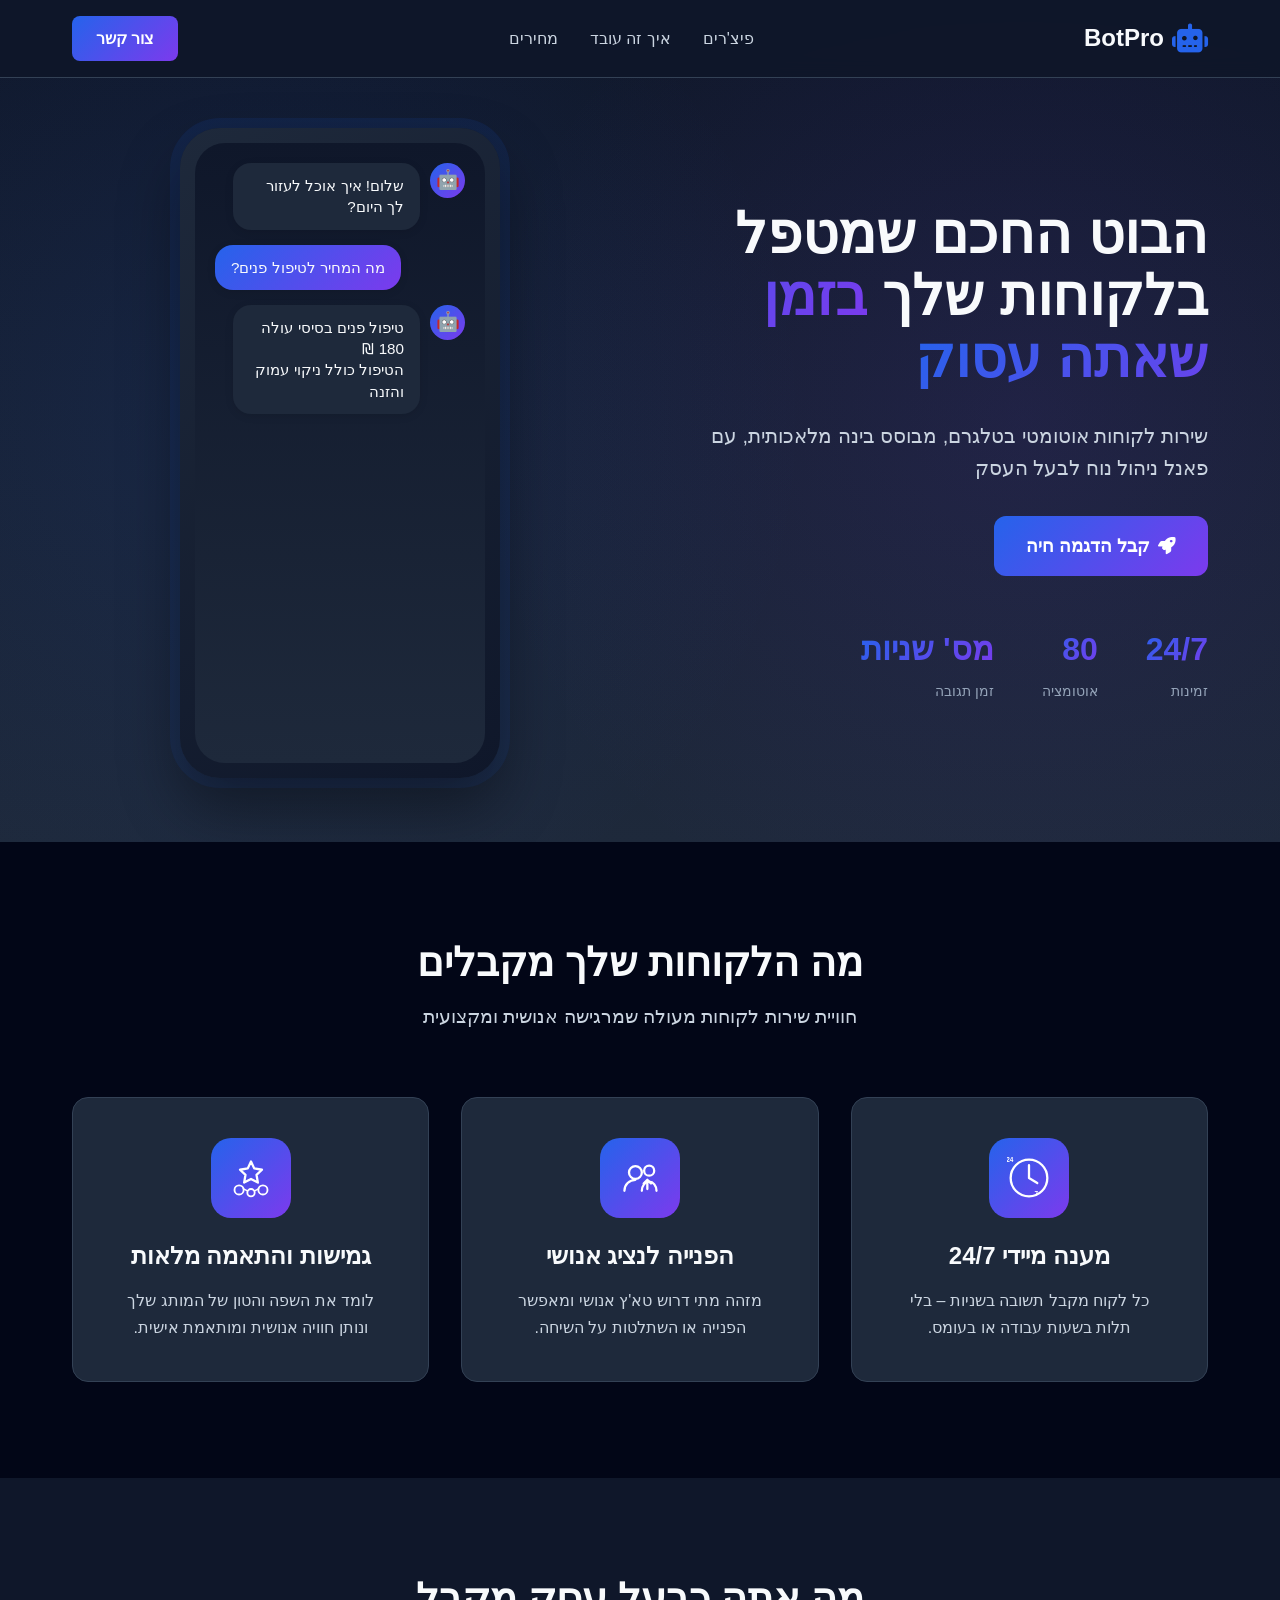
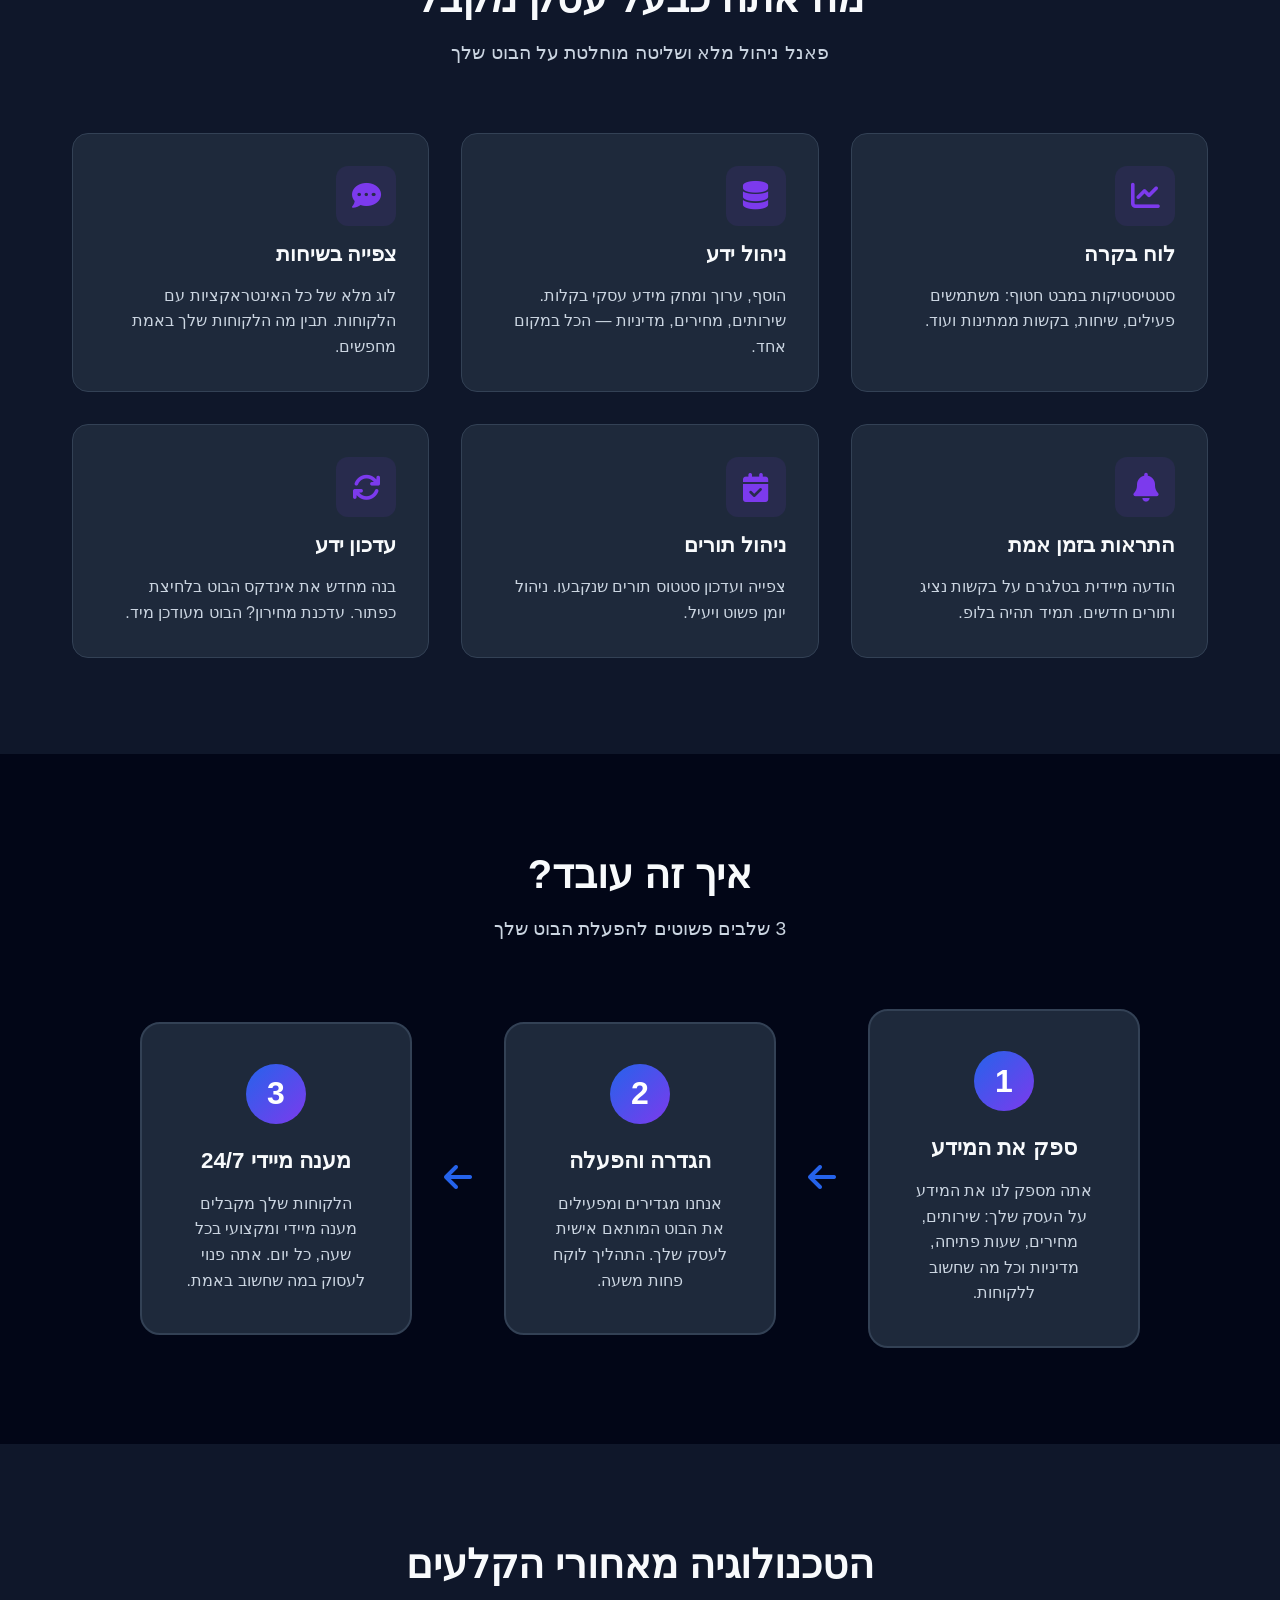
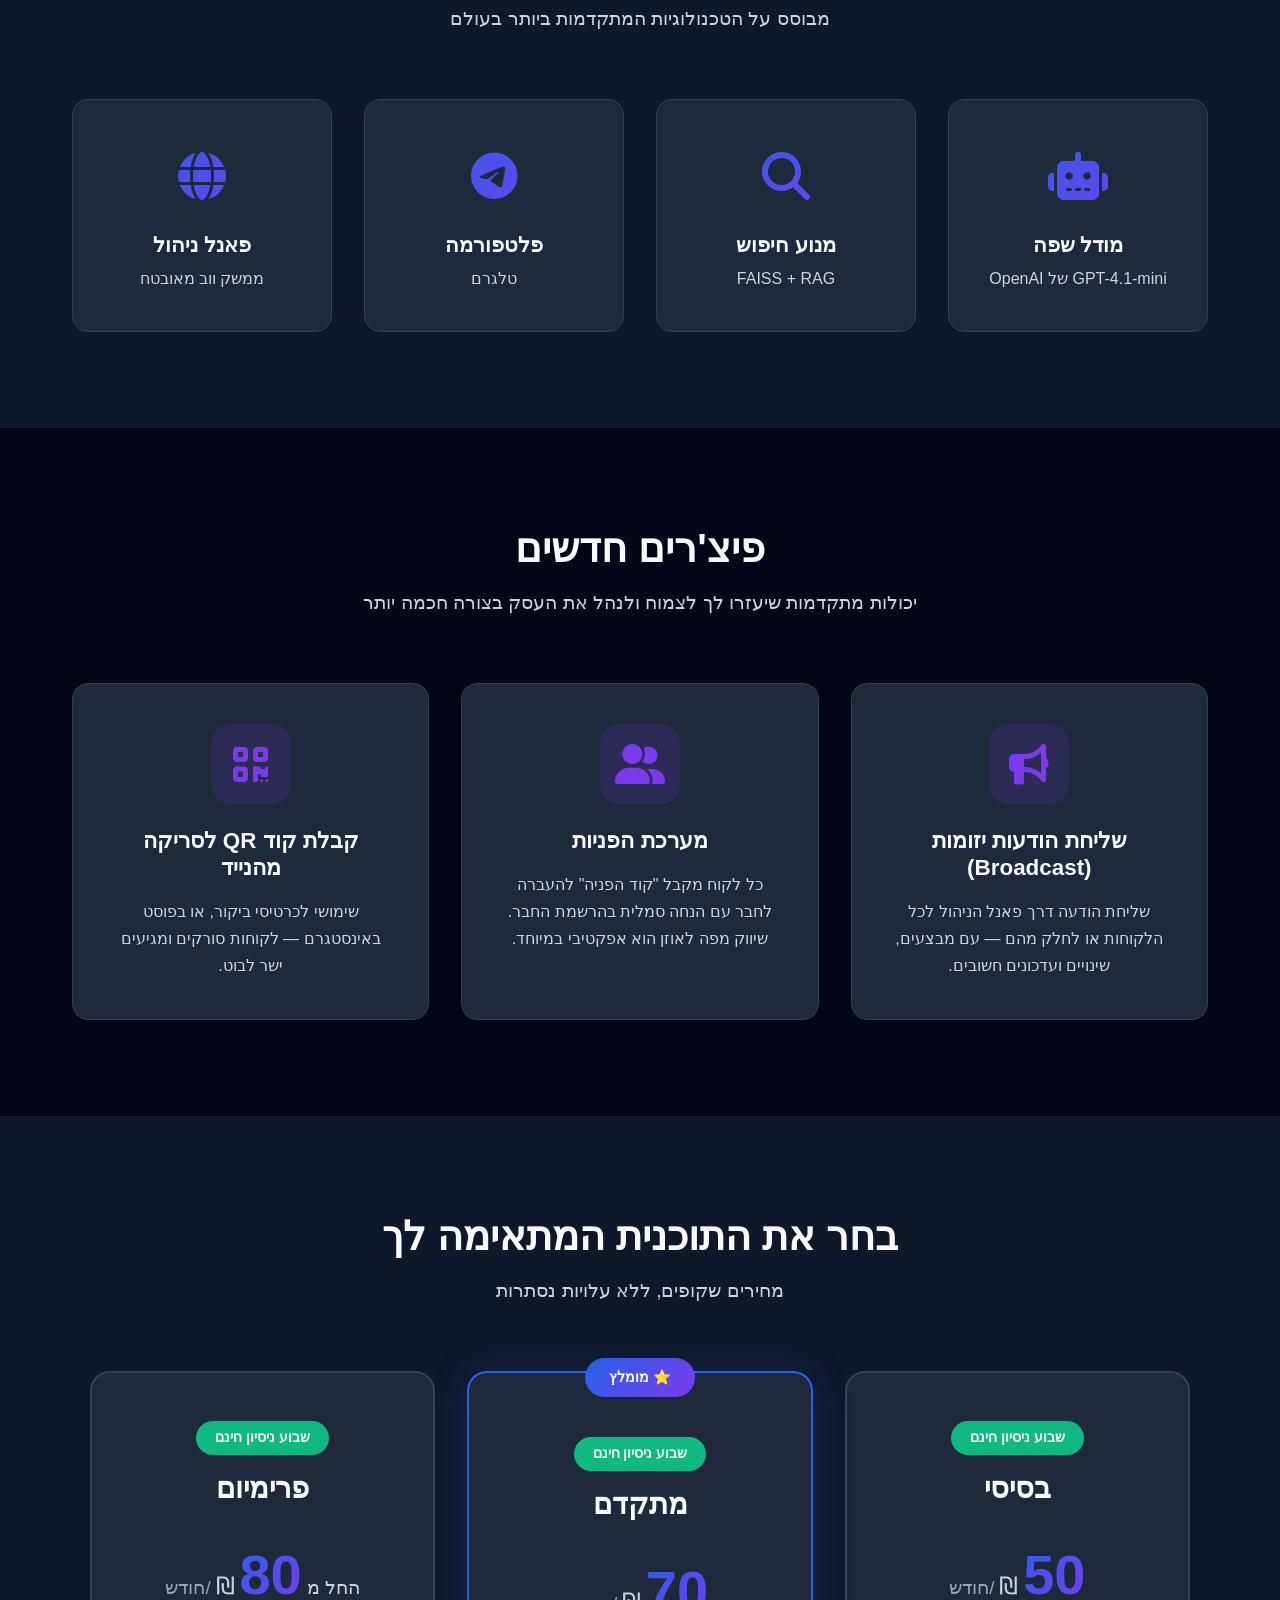
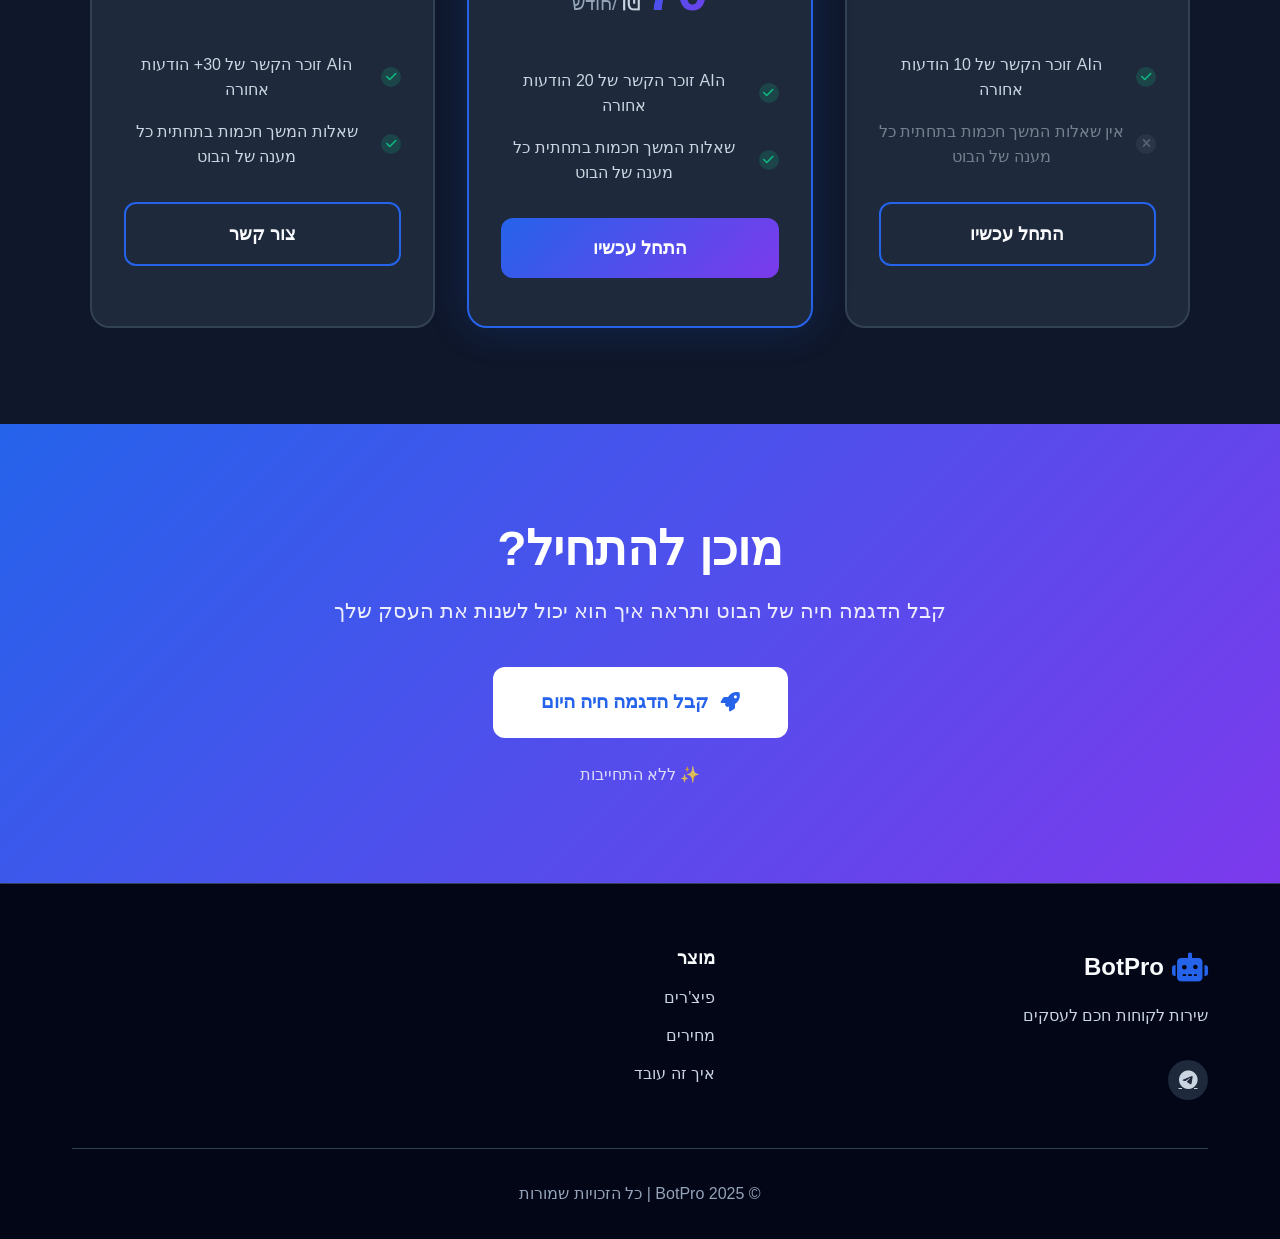
==== commit b4f4eb43: "Replace customer feature cards with new content and SVG icons Replace 4 existing feature cards (שיחה" ====
--- a/index.html
+++ b/index.html
@@ -102,42 +102,46 @@
             <div class="features-grid">
                 <div class="feature-card slide-up">
                     <div class="feature-icon">
-                        <i class="fas fa-comments"></i>
-                    </div>
-                    <h3 class="feature-title">שיחה טבעית</h3>
+                        <svg viewBox="0 0 48 48" xmlns="http://www.w3.org/2000/svg">
+                            <circle cx="24" cy="24" r="20" fill="none" stroke="white" stroke-width="2.5"/>
+                            <path d="M24 10v14l9 5.5" fill="none" stroke="white" stroke-width="2.5" stroke-linecap="round" stroke-linejoin="round"/>
+                            <text x="7" y="7" font-size="7" font-weight="bold" fill="white" font-family="Assistant, sans-serif">24</text>
+                            <text x="34" y="44" font-size="7" font-weight="bold" fill="white" font-family="Assistant, sans-serif">7</text>
+                        </svg>
+                    </div>
+                    <h3 class="feature-title">מענה מיידי 24/7</h3>
                     <p class="feature-desc">
-                        הלקוח שואל בשפה חופשית, הבוט עונה בצורה חמה ומקצועית.
-                        כמו שיחה עם נציג אמיתי, רק מהיר יותר.
+                        כל לקוח מקבל תשובה בשניות – בלי תלות בשעות עבודה או בעומס.
                     </p>
                 </div>
                 <div class="feature-card slide-up">
                     <div class="feature-icon">
-                        <i class="fas fa-th-large"></i>
-                    </div>
-                    <h3 class="feature-title">תפריט מוכן</h3>
+                        <svg viewBox="0 0 48 48" xmlns="http://www.w3.org/2000/svg">
+                            <circle cx="19" cy="18" r="7" fill="none" stroke="white" stroke-width="2.5"/>
+                            <path d="M7 38c0-6.627 5.373-12 12-12h0" fill="none" stroke="white" stroke-width="2.5" stroke-linecap="round"/>
+                            <circle cx="34" cy="16" r="5.5" fill="none" stroke="white" stroke-width="2.5"/>
+                            <path d="M26 38c0-5.523 3.582-10 8-10s8 4.477 8 10" fill="none" stroke="white" stroke-width="2.5" stroke-linecap="round"/>
+                            <path d="M28 30l4-4m0 0l4 4m-4-4v10" fill="none" stroke="white" stroke-width="2.5" stroke-linecap="round" stroke-linejoin="round"/>
+                        </svg>
+                    </div>
+                    <h3 class="feature-title">הפנייה לנציג אנושי</h3>
                     <p class="feature-desc">
-                        כפתורי מחירון, קביעת תור, שליחת מיקום ודיבור עם נציג.
-                        הכל נגיש בלחיצת כפתור אחת.
+                        מזהה מתי דרוש טא'ץ אנושי ומאפשר הפנייה או השתלטות על השיחה.
                     </p>
                 </div>
                 <div class="feature-card slide-up">
                     <div class="feature-icon">
-                        <i class="fas fa-brain"></i>
-                    </div>
-                    <h3 class="feature-title">ידע אמיתי בלבד</h3>
+                        <svg viewBox="0 0 48 48" xmlns="http://www.w3.org/2000/svg">
+                            <path d="M24 6l3.5 7.5L36 15l-6 5.5L31.5 29 24 25l-7.5 4L18 20.5 12 15l8.5-1.5z" fill="none" stroke="white" stroke-width="2.5" stroke-linejoin="round"/>
+                            <circle cx="11" cy="37" r="5" fill="none" stroke="white" stroke-width="2"/>
+                            <circle cx="37" cy="37" r="5" fill="none" stroke="white" stroke-width="2"/>
+                            <circle cx="24" cy="40" r="4" fill="none" stroke="white" stroke-width="2"/>
+                            <path d="M15.5 35.5L20 38m8 0l4.5-2.5" fill="none" stroke="white" stroke-width="1.5" stroke-linecap="round"/>
+                        </svg>
+                    </div>
+                    <h3 class="feature-title">גמישות והתאמה מלאות</h3>
                     <p class="feature-desc">
-                        הבוט לא ממציא. כל תשובה מבוססת על המידע של העסק שלך,
-                        עם ציטוט מקור מדויק.
-                    </p>
-                </div>
-                <div class="feature-card slide-up">
-                    <div class="feature-icon">
-                        <i class="fas fa-sync-alt"></i>
-                    </div>
-                    <h3 class="feature-title">זיכרון שיחה</h3>
-                    <p class="feature-desc">
-                        הבוט זוכר את ההקשר של השיחה ולא מאבד חוט.
-                        הלקוחות יכולים לשאול שאלות המשך בצורה טבעית.
+                        לומד את השפה והטון של המותג שלך ונותן חוויה אנושית ומותאמת אישית.
                     </p>
                 </div>
             </div>
--- a/css/style.css
+++ b/css/style.css
@@ -501,8 +501,12 @@
     display: flex;
     align-items: center;
     justify-content: center;
-    font-size: 2.5rem;
     color: white;
+}
+
+.feature-icon svg {
+    width: 44px;
+    height: 44px;
 }
 
 .feature-title {
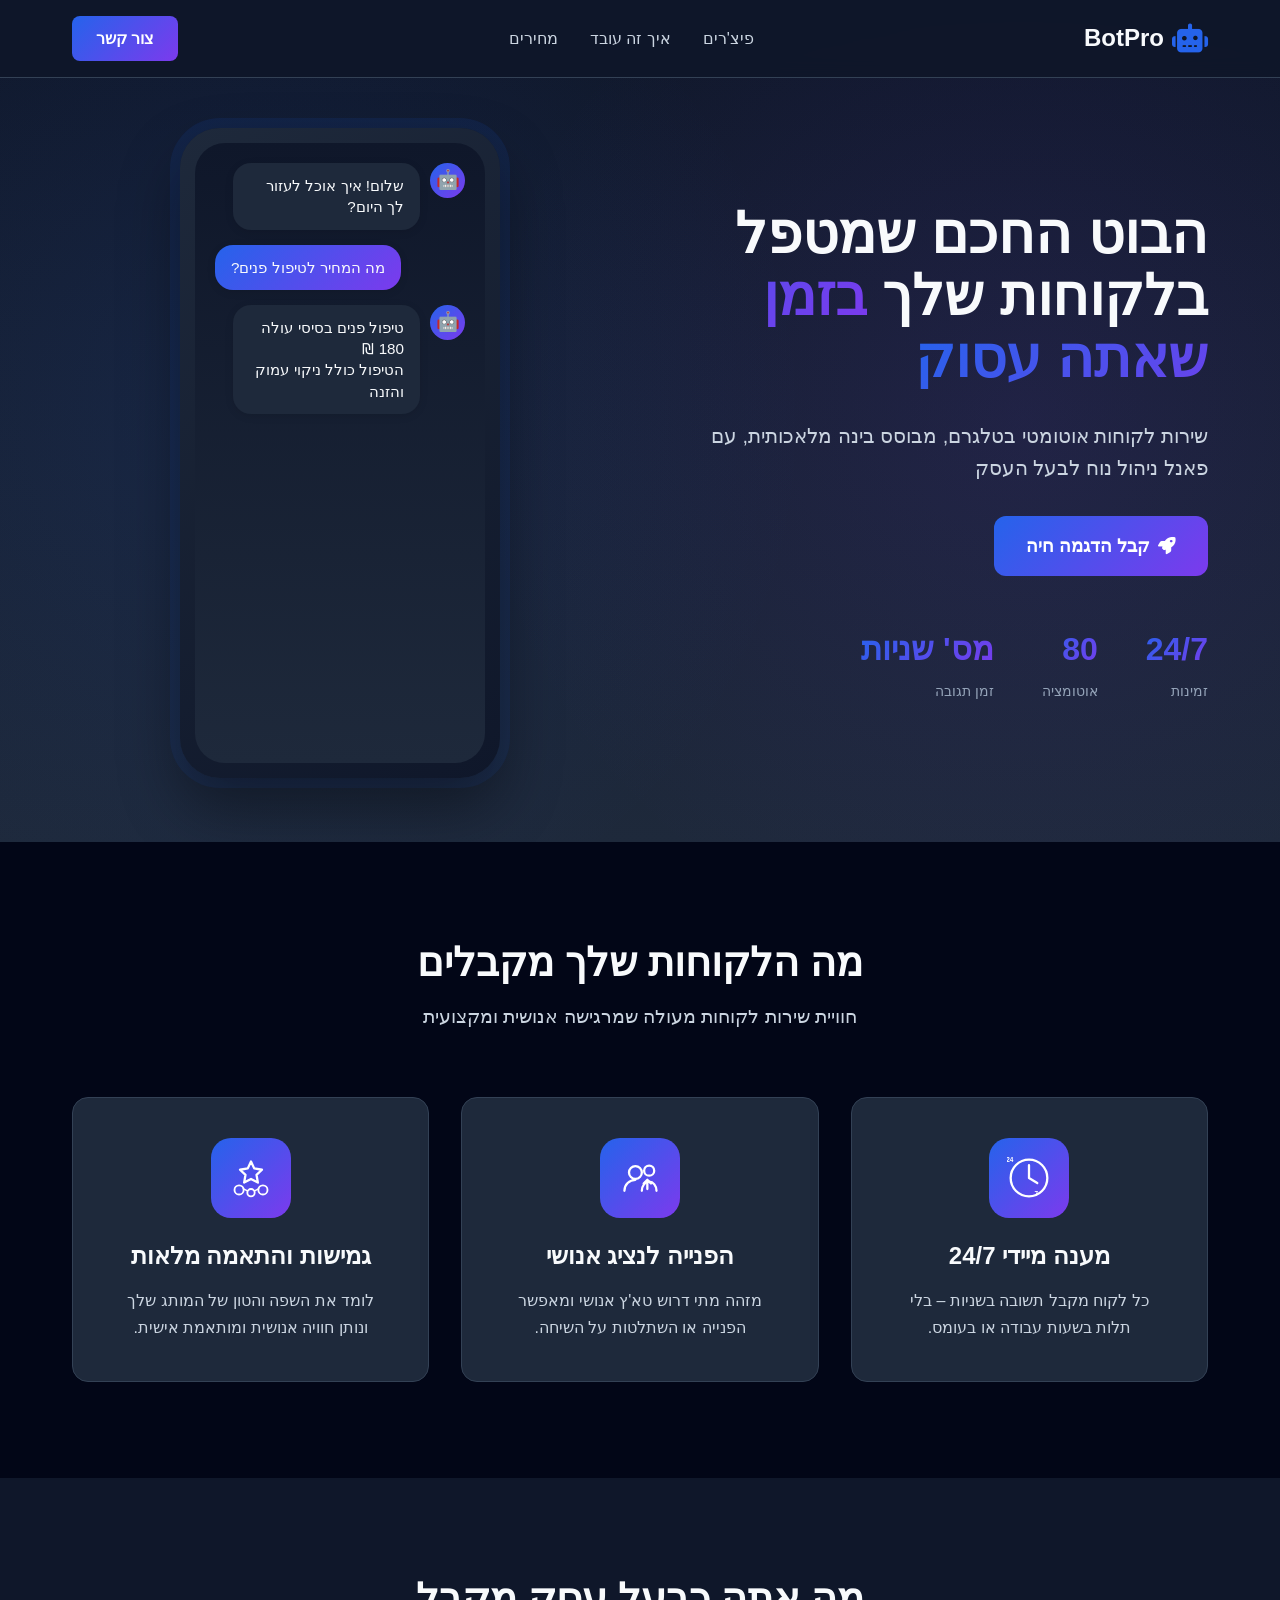
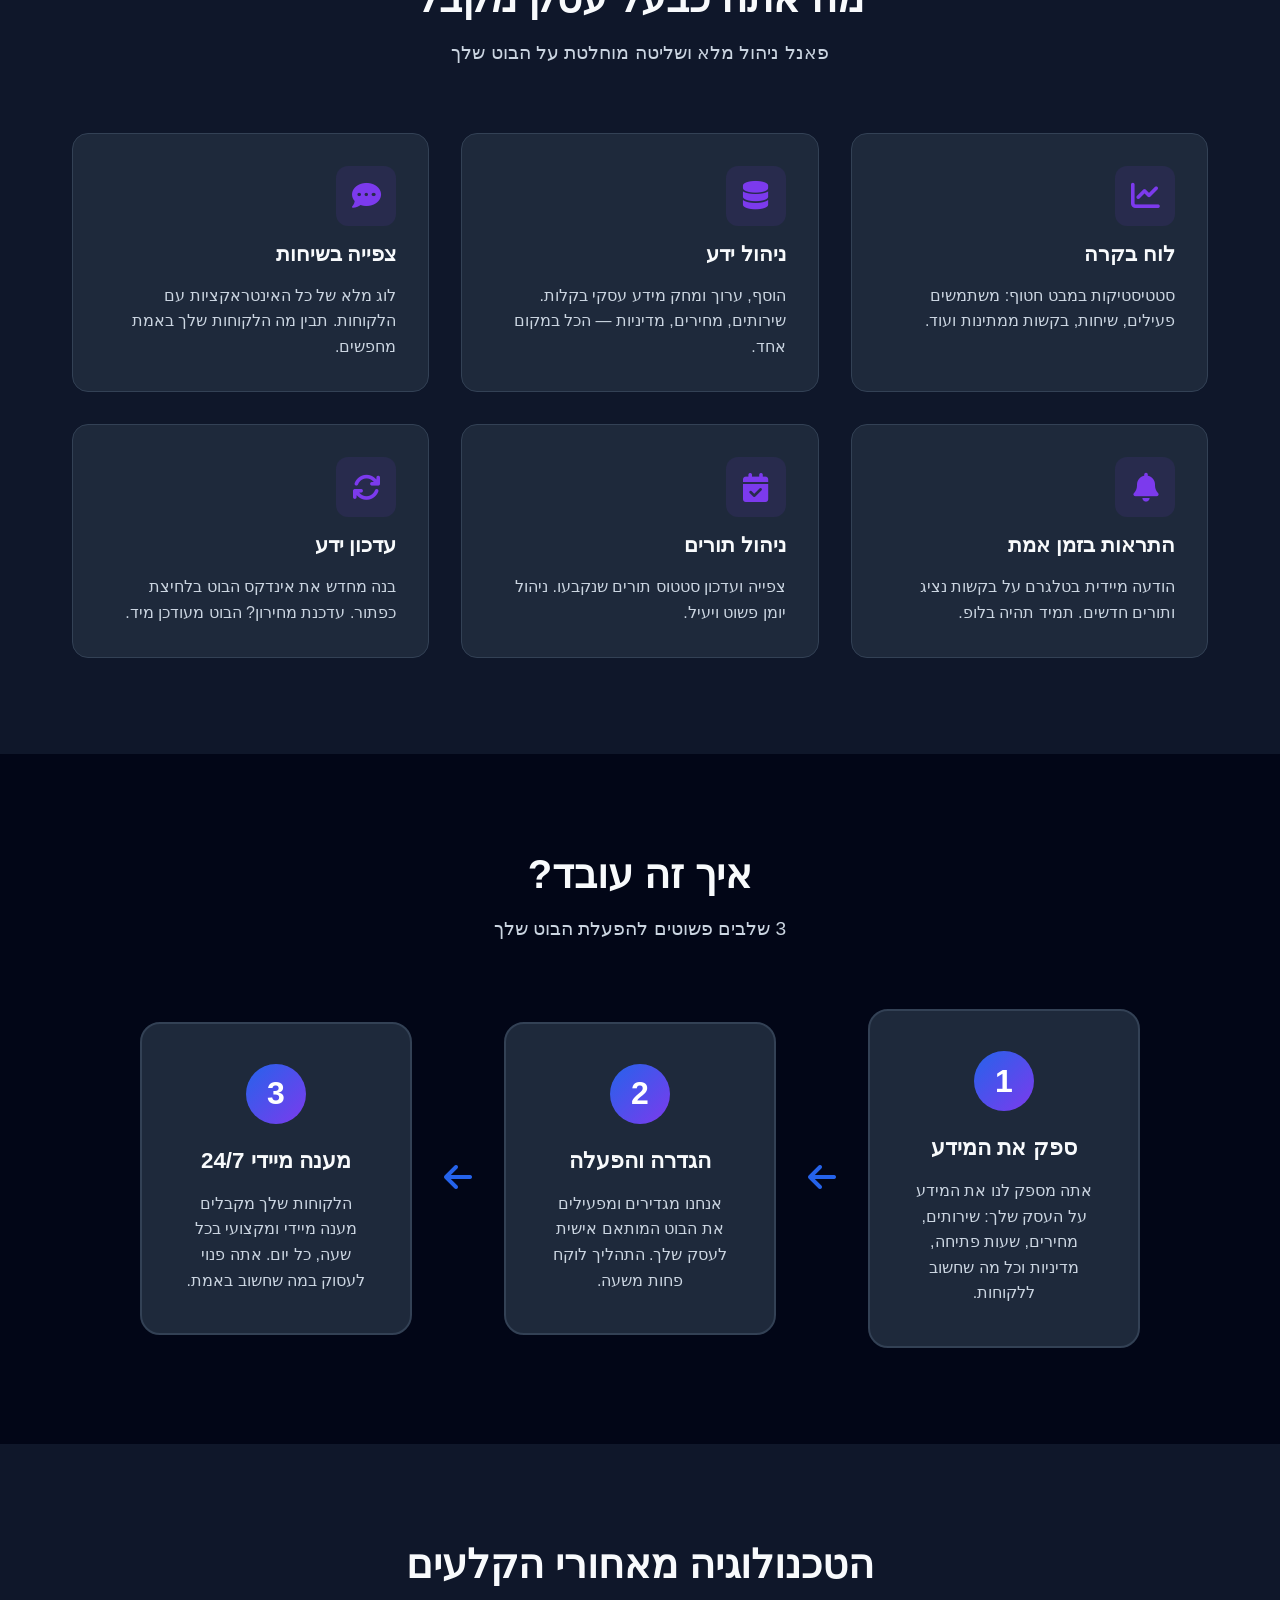
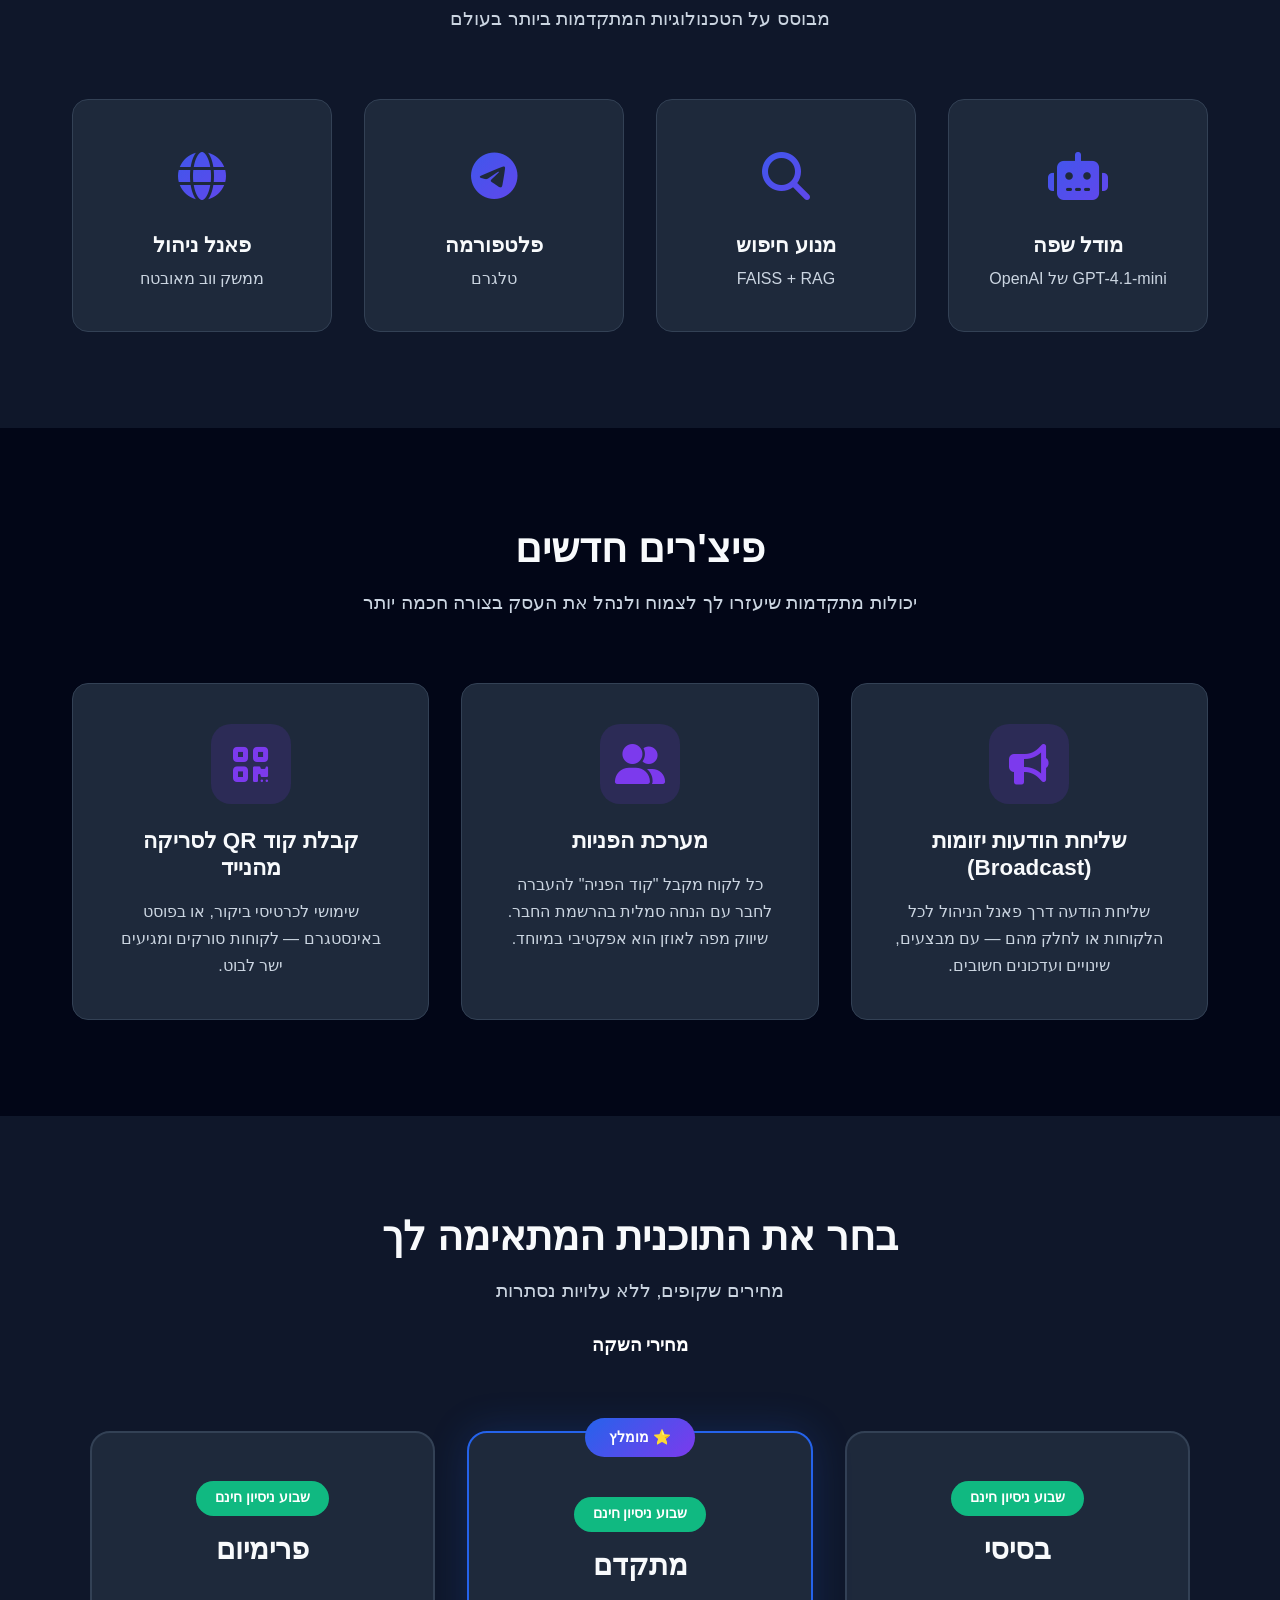
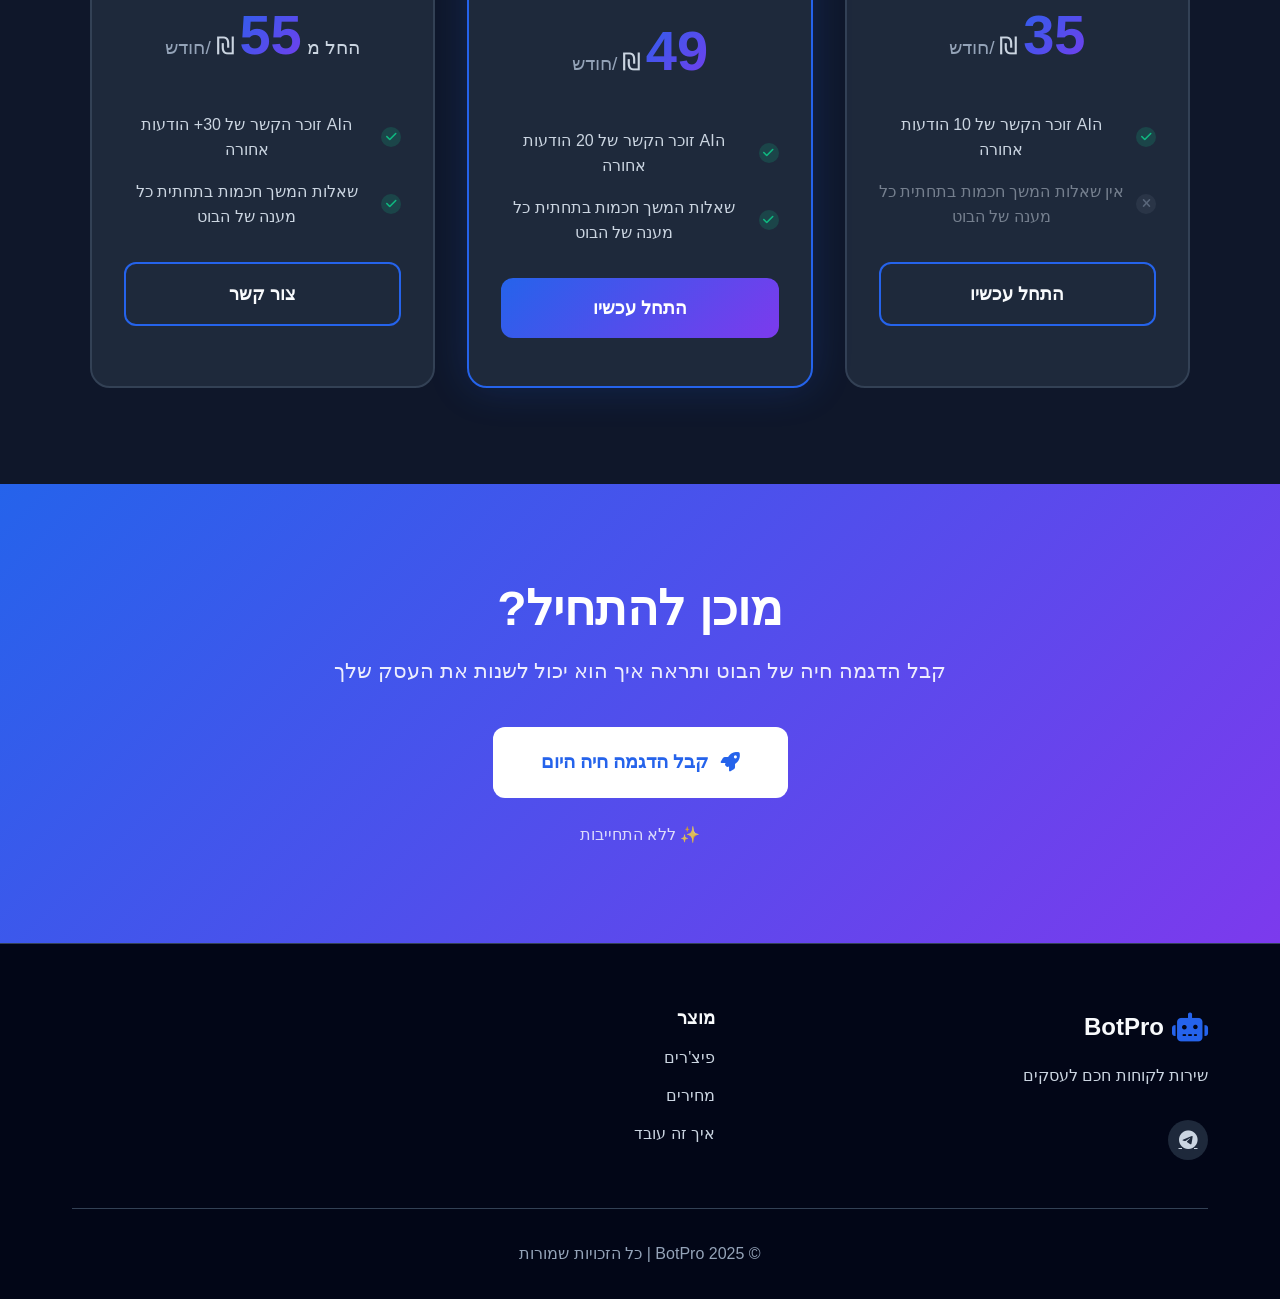
==== commit 125927cf: "עדכון מחירי השקה ותוספת תג מחירי השקה - הוספת תג "מחירי השקה" מעל טבלת המחירים - שינוי מחיר בסיסי מ-" ====
--- a/index.html
+++ b/index.html
@@ -426,13 +426,14 @@
             <div class="section-header">
                 <h2 class="section-title">בחר את התוכנית המתאימה לך</h2>
                 <p class="section-subtitle">מחירים שקופים, ללא עלויות נסתרות</p>
+                <p class="launch-prices-badge">מחירי השקה</p>
             </div>
             <div class="pricing-grid">
                 <div class="pricing-card slide-up">
                     <div class="trial-badge">שבוע ניסיון חינם</div>
                     <h3 class="pricing-title">בסיסי</h3>
                     <div class="pricing-price">
-                        <span class="amount">50</span>
+                        <span class="amount">35</span>
                         <span class="currency">₪</span>
                         <span class="period">/חודש</span>
                     </div>
@@ -447,7 +448,7 @@
                     <div class="trial-badge">שבוע ניסיון חינם</div>
                     <h3 class="pricing-title">מתקדם</h3>
                     <div class="pricing-price">
-                        <span class="amount">70</span>
+                        <span class="amount">49</span>
                         <span class="currency">₪</span>
                         <span class="period">/חודש</span>
                     </div>
@@ -462,7 +463,7 @@
                     <h3 class="pricing-title">פרימיום</h3>
                     <div class="pricing-price">
                         <span class="price-prefix">החל מ</span>
-                        <span class="amount">80</span>
+                        <span class="amount">55</span>
                         <span class="currency">₪</span>
                         <span class="period">/חודש</span>
                     </div>
--- a/css/style.css
+++ b/css/style.css
@@ -930,6 +930,17 @@
     margin-top: 1rem;
 }
 
+.launch-prices-badge {
+    background: linear-gradient(135deg, var(--primary), var(--primary-dark));
+    color: white;
+    padding: 0.5rem 1.5rem;
+    border-radius: 25px;
+    font-weight: var(--font-weight-bold);
+    font-size: 1.1rem;
+    display: inline-block;
+    margin-top: 1rem;
+}
+
 .price-prefix {
     font-size: 1.2rem;
     color: var(--text-secondary);
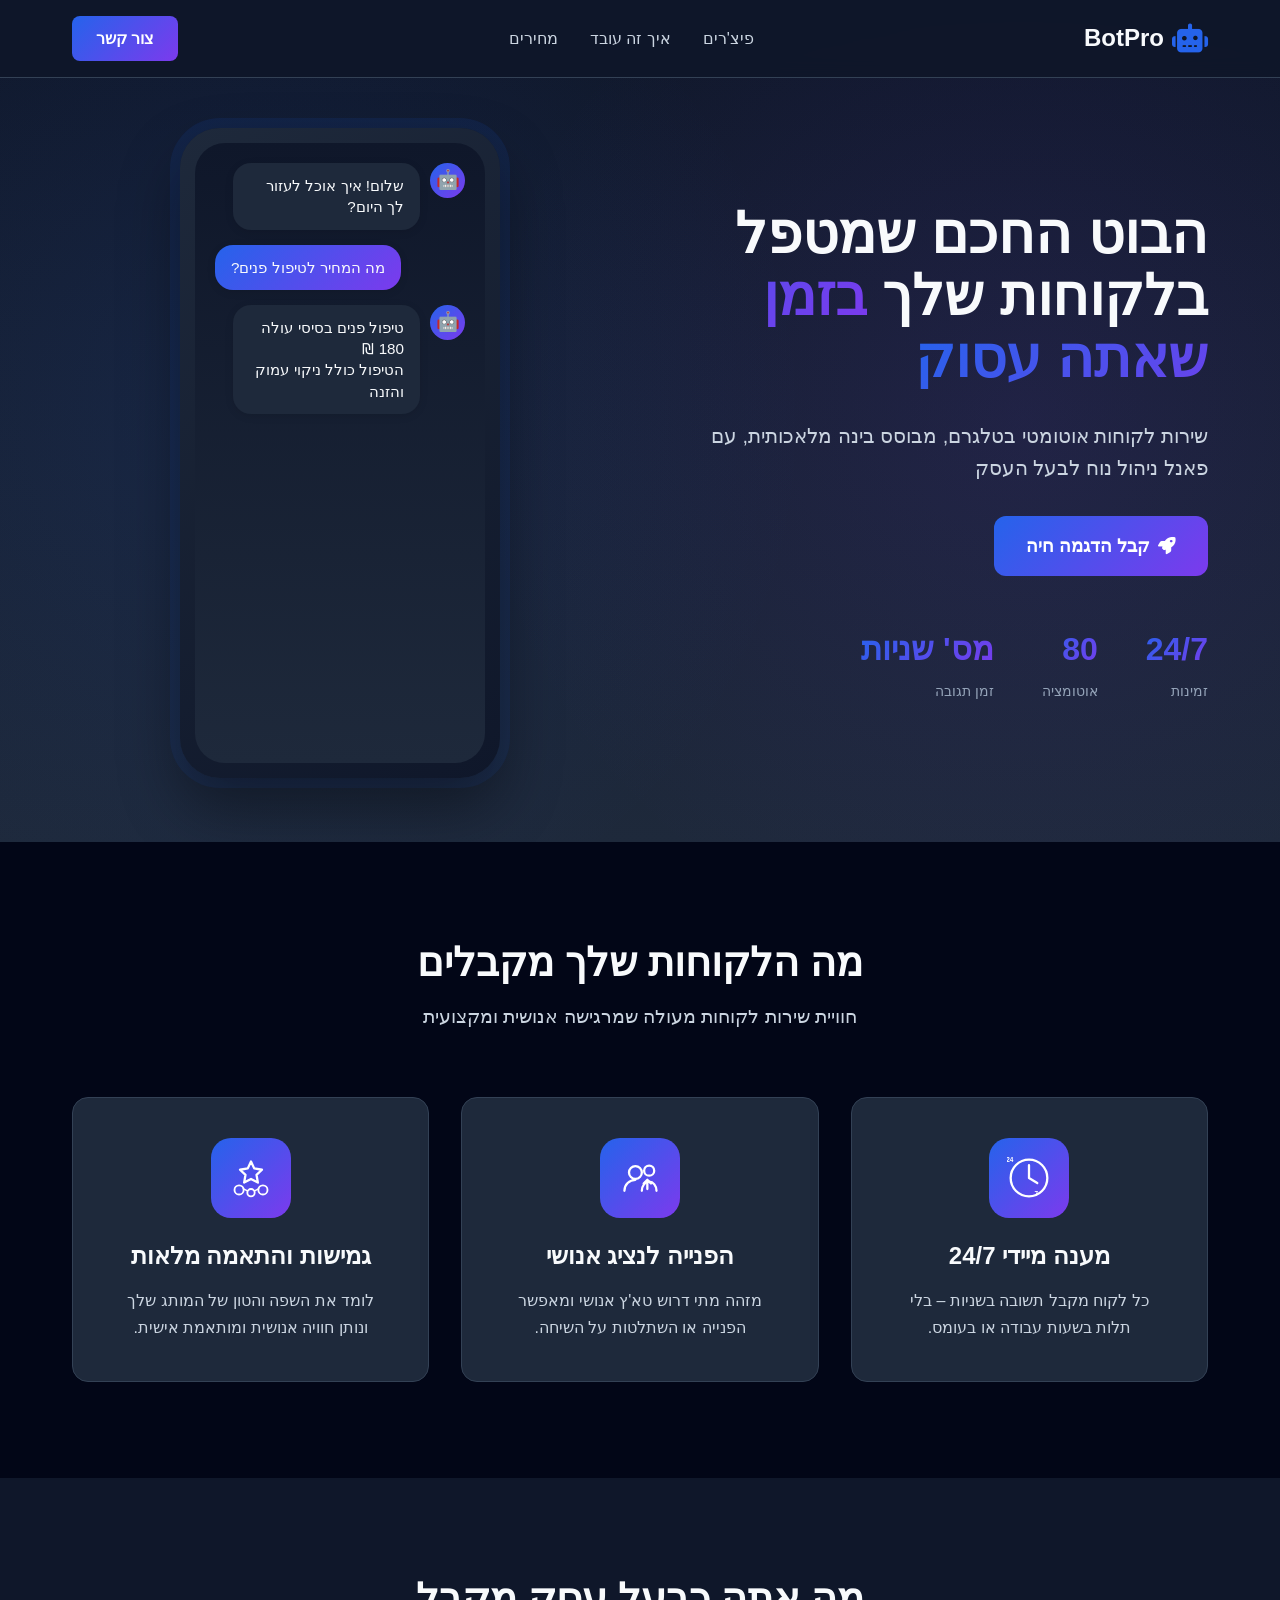
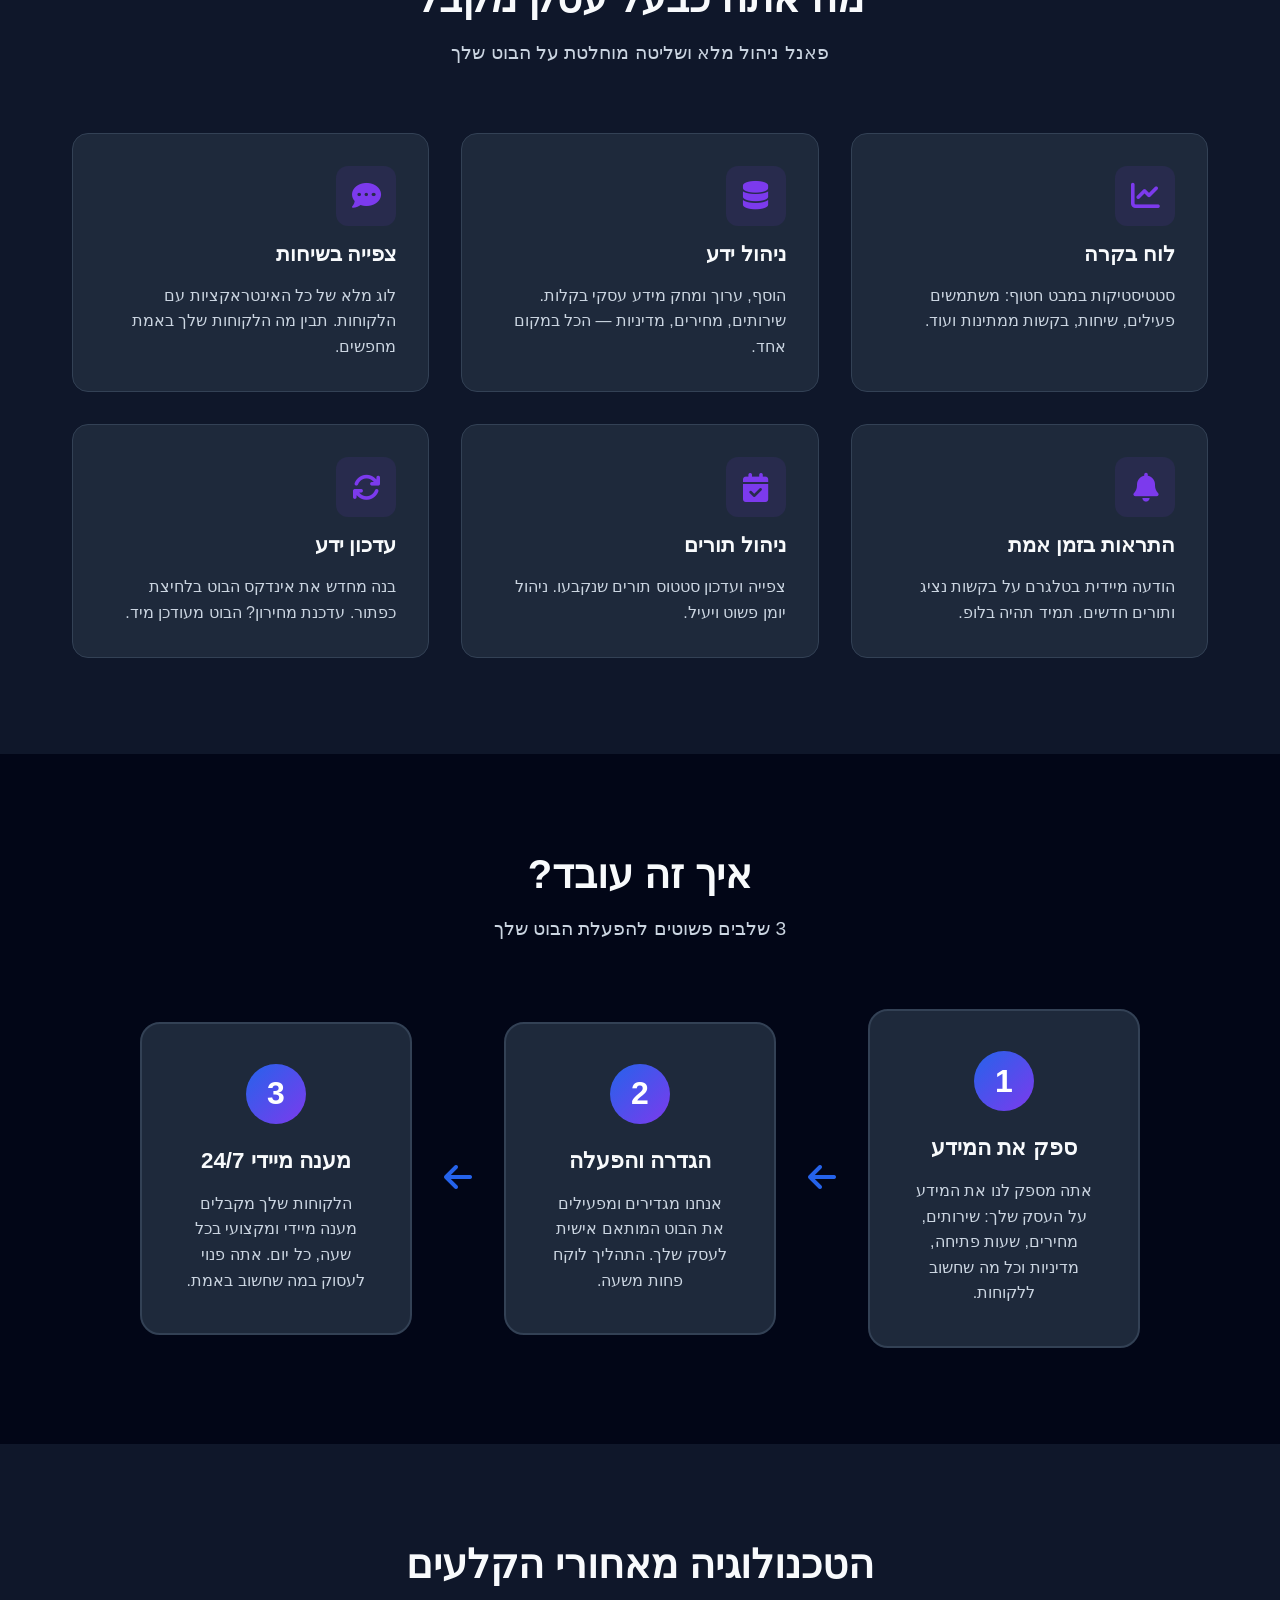
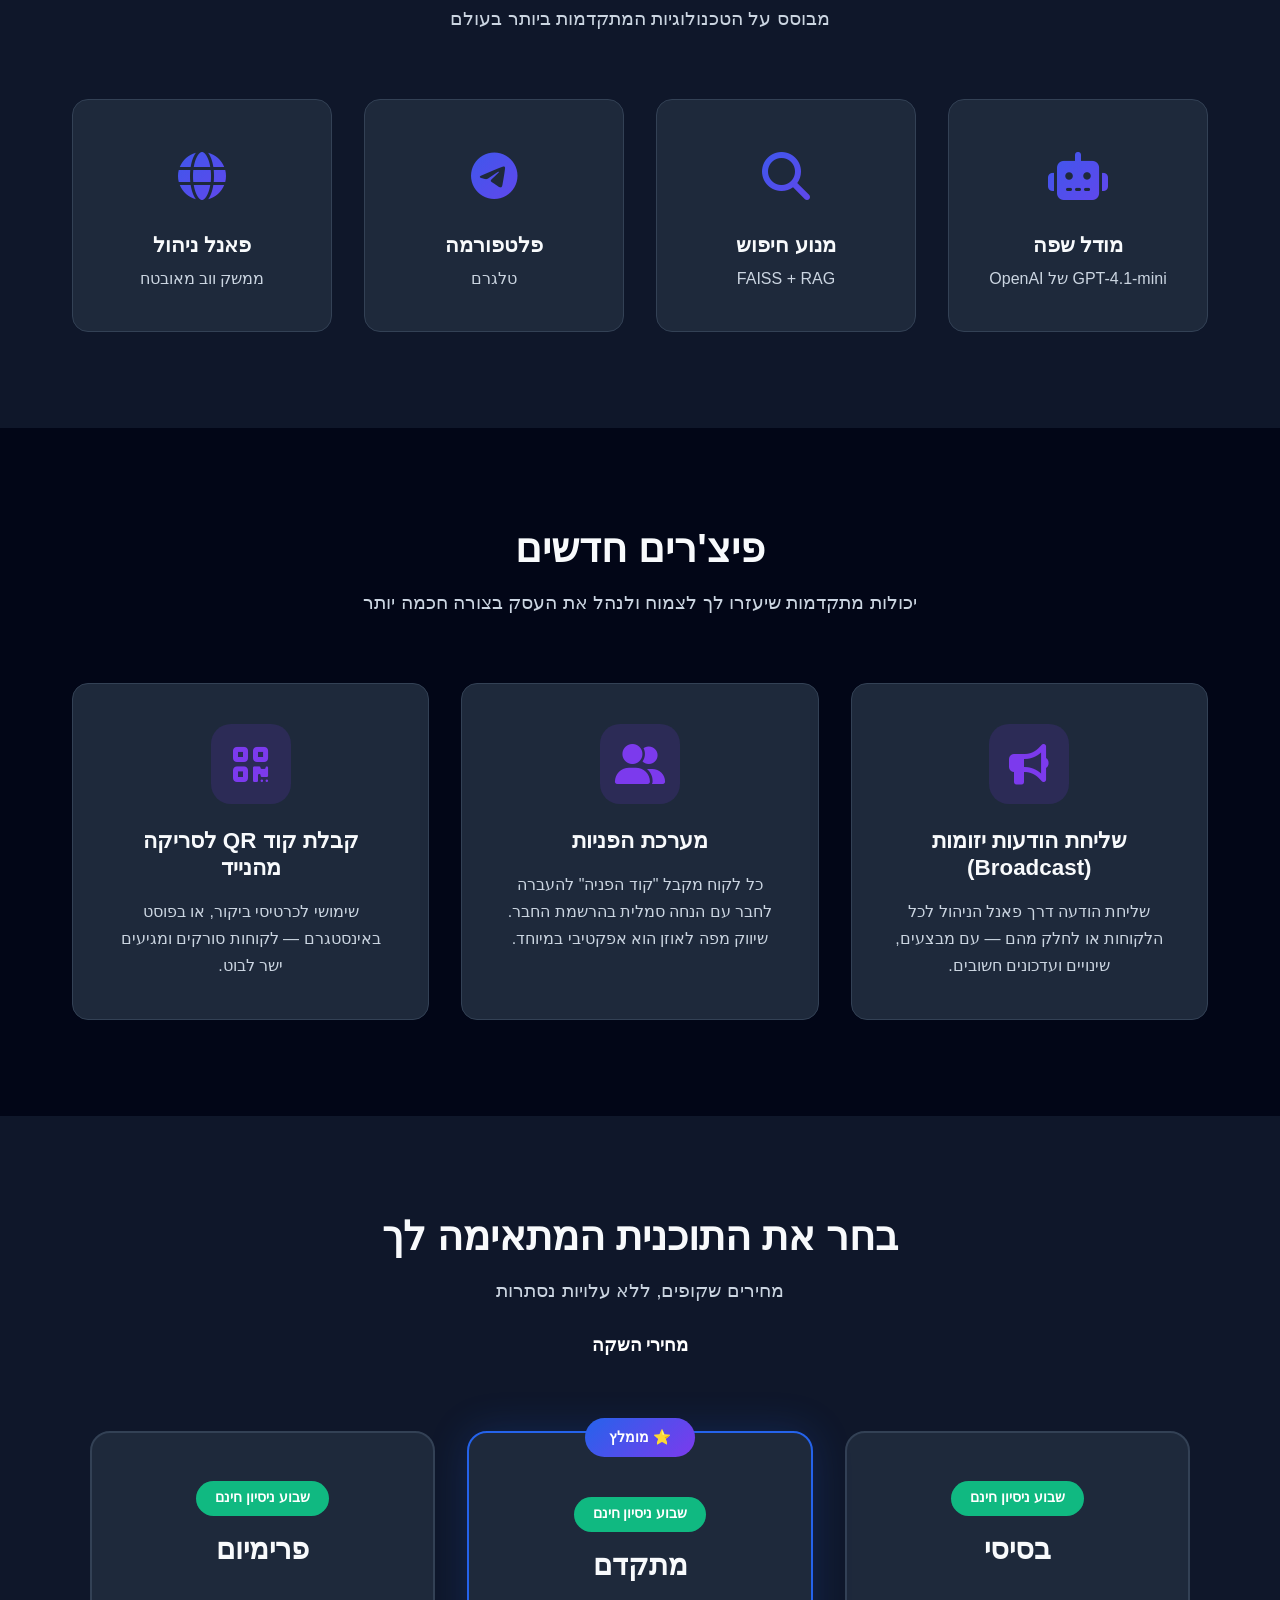
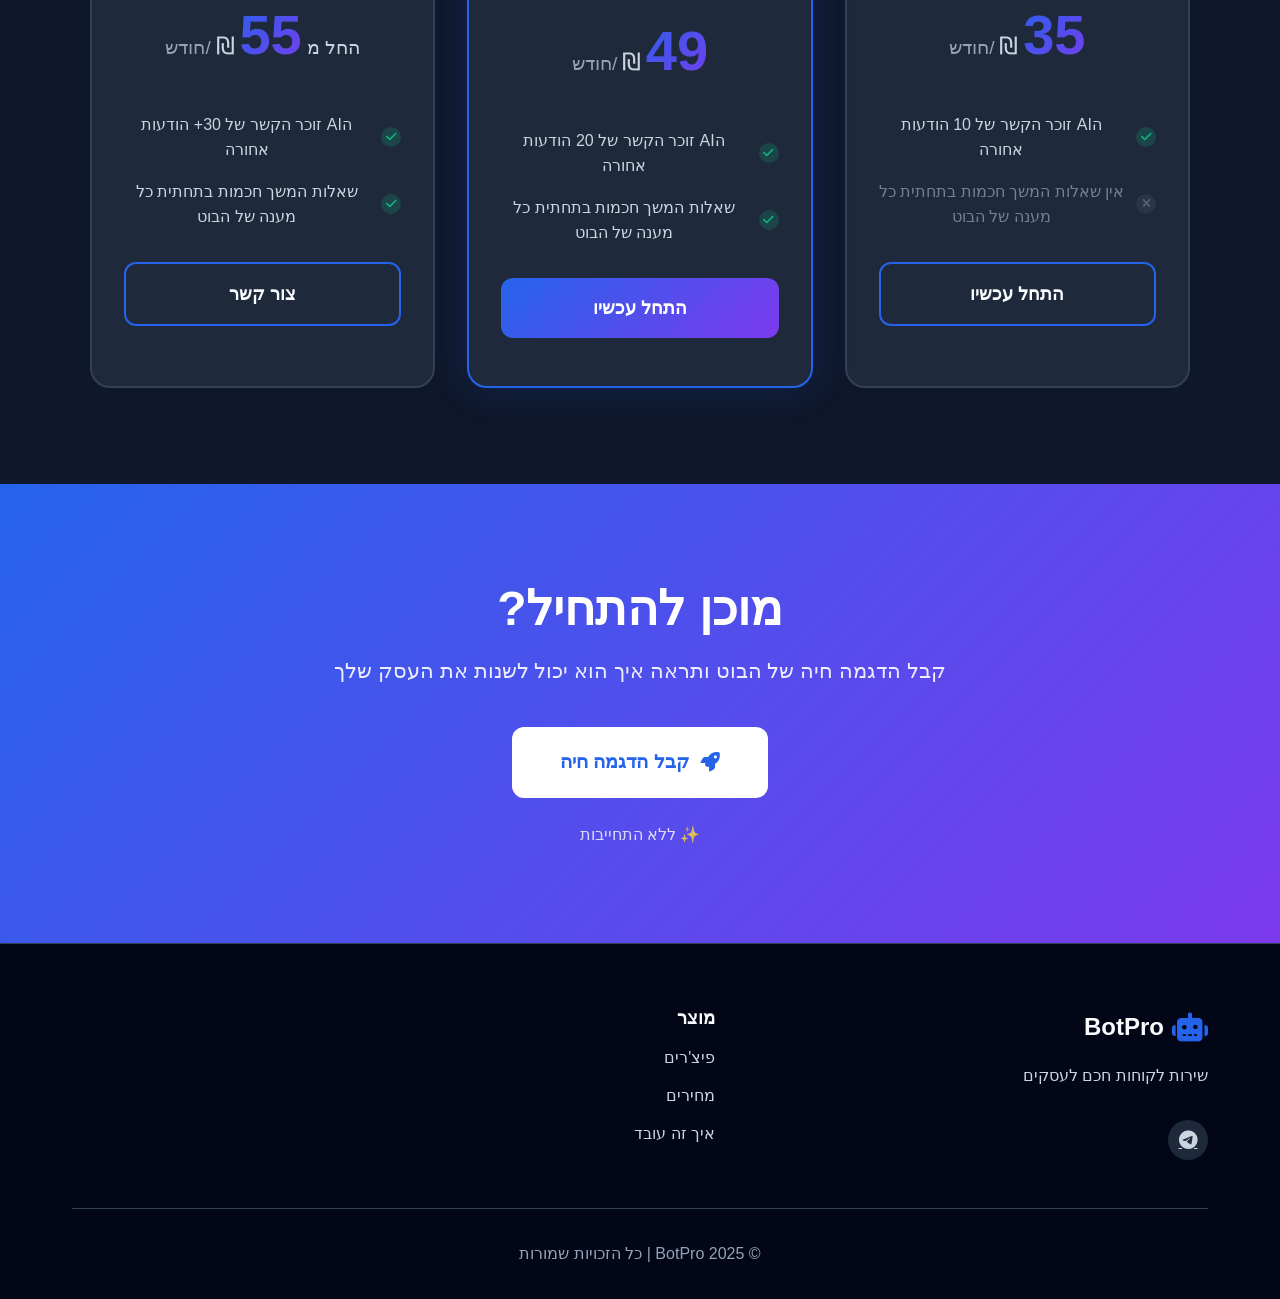
==== commit 8f0e752b: "שיפור מובייל מקיף + תיקון לחצן הדגמה ב-CTA מובייל: - width: 100% על html/body למניעת הרחבת viewport " ====
--- a/index.html
+++ b/index.html
@@ -485,9 +485,9 @@
                 <p class="cta-text">
                     קבל הדגמה חיה של הבוט ותראה איך הוא יכול לשנות את העסק שלך
                 </p>
-                <a href="https://wa.me/972543978620?text=%D7%94%D7%99%D7%99%2C%20%D7%90%D7%A0%D7%99%20%D7%9E%D7%A2%D7%95%D7%A0%D7%99%D7%99%D7%9F%20%D7%9C%D7%94%D7%AA%D7%A0%D7%A1%D7%95%D7%AA%20%D7%91%D7%94%D7%93%D7%92%D7%9E%D7%94%20%D7%94%D7%97%D7%99%D7%94%2C%20%D7%90%D7%A9%D7%9E%D7%97%20%D7%A9%D7%AA%D7%97%D7%96%D7%A8%D7%95%20%D7%90%D7%9C%D7%99%D7%99" target="_blank" class="cta-btn-large" style="text-decoration:none;">
+                <a href="https://t.me/ai_business2U_bot" target="_blank" class="cta-btn-large" style="text-decoration:none;">
                     <i class="fas fa-rocket"></i>
-                    קבל הדגמה חיה היום
+                    קבל הדגמה חיה
                 </a>
                 <p class="cta-note">✨ ללא התחייבות</p>
             </div>
--- a/css/style.css
+++ b/css/style.css
@@ -53,6 +53,9 @@
 html {
     scroll-behavior: smooth;
     font-size: 16px;
+    overflow-x: hidden;
+    width: 100%;
+    -webkit-text-size-adjust: 100%;
 }
 
 body {
@@ -61,10 +64,13 @@
     color: var(--text-primary);
     line-height: 1.6;
     overflow-x: hidden;
+    width: 100%;
+    min-height: 100vh;
 }
 
 .container {
     max-width: 1200px;
+    width: 100%;
     margin: 0 auto;
     padding: 0 2rem;
 }
@@ -153,7 +159,8 @@
     justify-content: space-between;
     align-items: center;
     padding: 1rem 2rem;
-    gap: 2rem;
+    gap: 1rem;
+    flex-wrap: wrap;
 }
 
 .logo {
@@ -354,6 +361,7 @@
 
 .phone-mockup {
     width: 320px;
+    max-width: 100%;
     height: 650px;
     background: linear-gradient(145deg, #1e293b, #0f172a);
     border-radius: 40px;
@@ -473,7 +481,7 @@
 
 .features-grid {
     display: grid;
-    grid-template-columns: repeat(auto-fit, minmax(280px, 1fr));
+    grid-template-columns: repeat(auto-fit, minmax(min(280px, 100%), 1fr));
     gap: 2rem;
 }
 
@@ -529,7 +537,7 @@
 
 .business-grid {
     display: grid;
-    grid-template-columns: repeat(auto-fit, minmax(300px, 1fr));
+    grid-template-columns: repeat(auto-fit, minmax(min(300px, 100%), 1fr));
     gap: 2rem;
 }
 
@@ -597,7 +605,7 @@
     border-radius: 20px;
     border: 2px solid var(--border-color);
     flex: 1;
-    min-width: 250px;
+    min-width: min(250px, 100%);
     max-width: 280px;
     text-align: center;
     position: relative;
@@ -649,7 +657,7 @@
 
 .tech-grid {
     display: grid;
-    grid-template-columns: repeat(auto-fit, minmax(250px, 1fr));
+    grid-template-columns: repeat(auto-fit, minmax(min(250px, 100%), 1fr));
     gap: 2rem;
 }
 
@@ -696,7 +704,7 @@
 
 .testimonials-grid {
     display: grid;
-    grid-template-columns: repeat(auto-fit, minmax(320px, 1fr));
+    grid-template-columns: repeat(auto-fit, minmax(min(320px, 100%), 1fr));
     gap: 2rem;
 }
 
@@ -771,7 +779,7 @@
 
 .pricing-grid {
     display: grid;
-    grid-template-columns: repeat(auto-fit, minmax(300px, 1fr));
+    grid-template-columns: repeat(auto-fit, minmax(min(300px, 100%), 1fr));
     gap: 2rem;
     max-width: 1100px;
     margin: 0 auto;
@@ -956,7 +964,7 @@
 
 .new-features-grid {
     display: grid;
-    grid-template-columns: repeat(auto-fit, minmax(300px, 1fr));
+    grid-template-columns: repeat(auto-fit, minmax(min(300px, 100%), 1fr));
     gap: 2rem;
 }
 
@@ -1146,12 +1154,16 @@
 
 @media (max-width: 1024px) {
     .hero .container {
-        grid-template-columns: 1fr;
+        display: flex;
+        flex-direction: column;
         text-align: center;
     }
 
     .hero-image {
         order: -1;
+        max-width: 320px;
+        width: 100%;
+        margin: 0 auto;
     }
 
     .hero-cta {
@@ -1173,8 +1185,35 @@
         font-size: 14px;
     }
 
+    .container {
+        padding: 0 1rem;
+    }
+
+    .nav {
+        padding: 0.75rem 1rem;
+        gap: 0.5rem;
+    }
+
     .nav-menu {
         display: none;
+        position: absolute;
+        top: 100%;
+        left: 0;
+        right: 0;
+        background: rgba(15, 23, 42, 0.98);
+        flex-direction: column;
+        padding: 1rem;
+        gap: 0;
+        border-bottom: 1px solid var(--border-color);
+    }
+
+    .nav-menu.active {
+        display: flex;
+    }
+
+    .nav-menu a {
+        display: block;
+        padding: 0.75rem 1rem;
     }
 
     .mobile-menu-toggle {
@@ -1182,23 +1221,27 @@
     }
 
     .hero {
-        padding: 6rem 0 3rem;
+        padding: 5rem 0 2rem;
     }
 
     .hero-title {
-        font-size: 2.5rem;
+        font-size: 2rem;
     }
 
     .hero-subtitle {
-        font-size: 1.1rem;
+        font-size: 1rem;
+    }
+
+    .section {
+        padding: 3rem 0;
     }
 
     .section-title {
-        font-size: 2rem;
+        font-size: 1.75rem;
     }
 
     .section-subtitle {
-        font-size: 1rem;
+        font-size: 0.95rem;
     }
 
     .features-grid,
@@ -1210,8 +1253,25 @@
         grid-template-columns: 1fr;
     }
 
+    .feature-card,
+    .business-card,
+    .tech-item,
+    .new-feature-card,
+    .testimonial-card {
+        padding: 1.5rem;
+    }
+
+    .pricing-card {
+        padding: 2rem 1.5rem;
+    }
+
     .steps-container {
         flex-direction: column;
+    }
+
+    .step-card {
+        max-width: 100%;
+        padding: 1.5rem;
     }
 
     .step-arrow {
@@ -1228,29 +1288,51 @@
     }
 
     .pricing-card.featured {
-        transform: scale(1);
+        transform: none;
     }
 
     .pricing-card.featured:hover {
-        transform: scale(1.02) translateY(-10px);
+        transform: none;
+    }
+
+    .pricing-card:hover {
+        transform: none;
     }
 
     .cta-title {
-        font-size: 2rem;
+        font-size: 1.75rem;
     }
 
     .cta-text {
-        font-size: 1.1rem;
-    }
-}
-
-@media (max-width: 480px) {
-    .container {
-        padding: 0 1rem;
-    }
-
-    .hero-title {
-        font-size: 2rem;
+        font-size: 1rem;
+    }
+
+    .cta-section {
+        padding: 3rem 0;
+    }
+
+    .cta-btn-large {
+        padding: 1rem 2rem;
+        font-size: 1rem;
+    }
+
+    .phone-mockup {
+        width: 240px;
+        height: 490px;
+        padding: 10px;
+        border-radius: 30px;
+    }
+
+    .phone-screen {
+        border-radius: 22px;
+    }
+
+    .hero-stats {
+        gap: 1.5rem;
+    }
+
+    .stat-number {
+        font-size: 1.5rem;
     }
 
     .hero-cta {
@@ -1264,16 +1346,35 @@
         justify-content: center;
     }
 
+    .hero-image {
+        max-width: 260px;
+    }
+
+    .amount {
+        font-size: 2.5rem;
+    }
+
+    .footer {
+        padding: 2rem 0 1rem;
+    }
+}
+
+@media (max-width: 380px) {
+    .container {
+        padding: 0 0.75rem;
+    }
+
+    .hero-title {
+        font-size: 1.75rem;
+    }
+
     .phone-mockup {
-        width: 240px;
-        height: 490px;
+        width: 200px;
+        height: 410px;
     }
 
     .hero-stats {
-        gap: 1.5rem;
-    }
-
-    .stat-number {
-        font-size: 1.5rem;
-    }
-}
+        flex-direction: column;
+        gap: 0.75rem;
+    }
+}
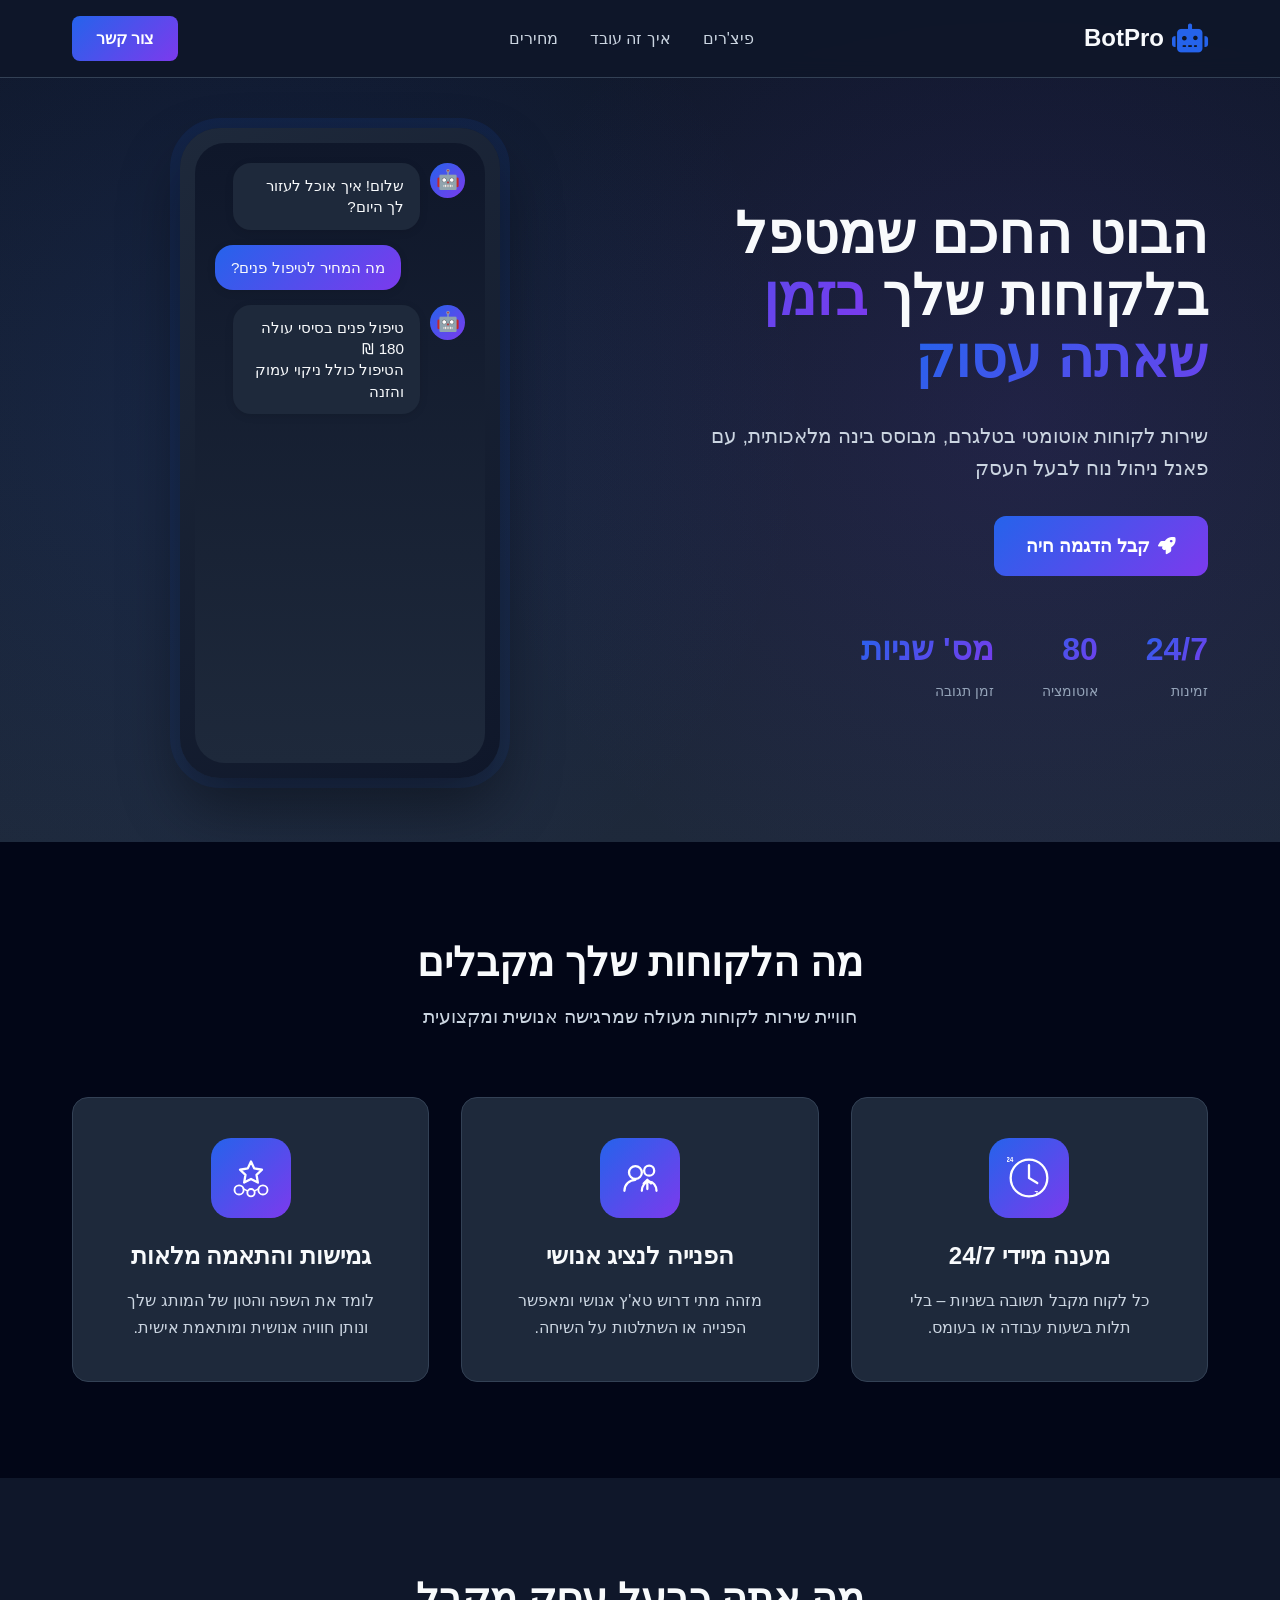
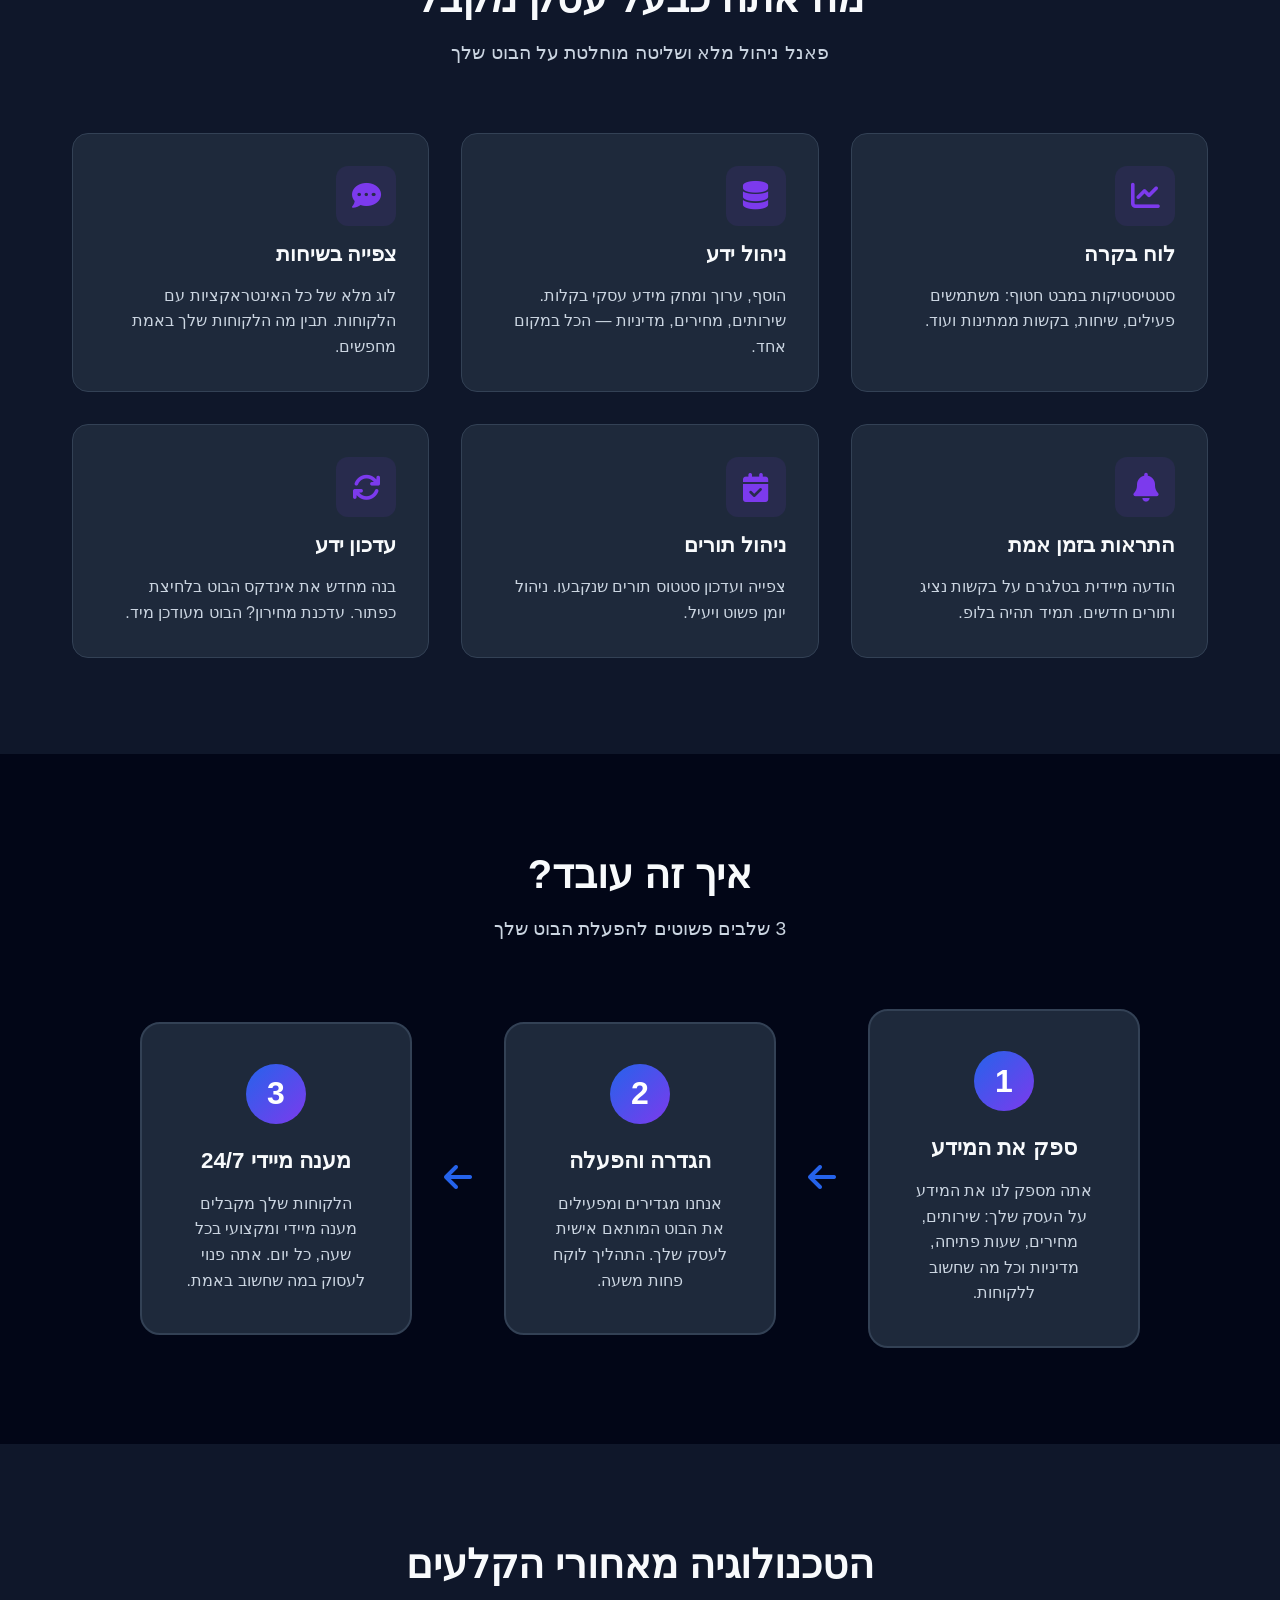
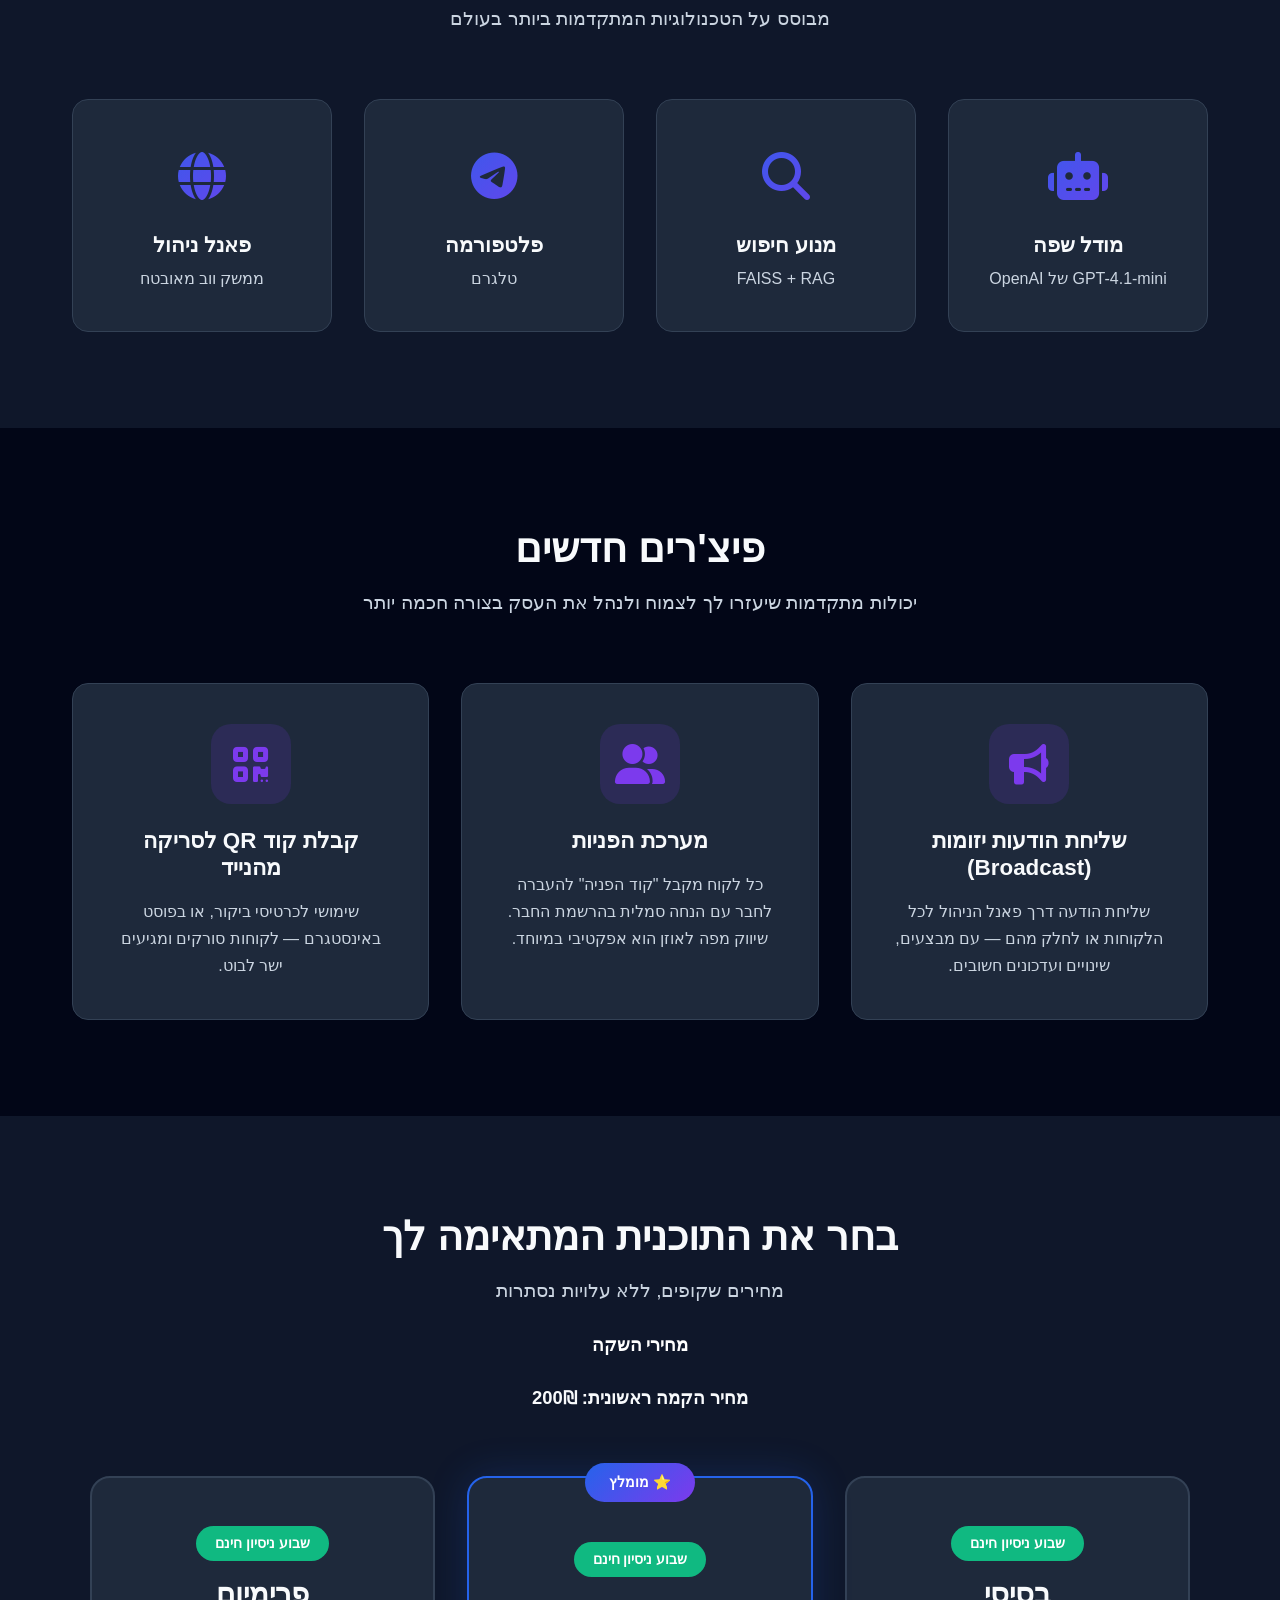
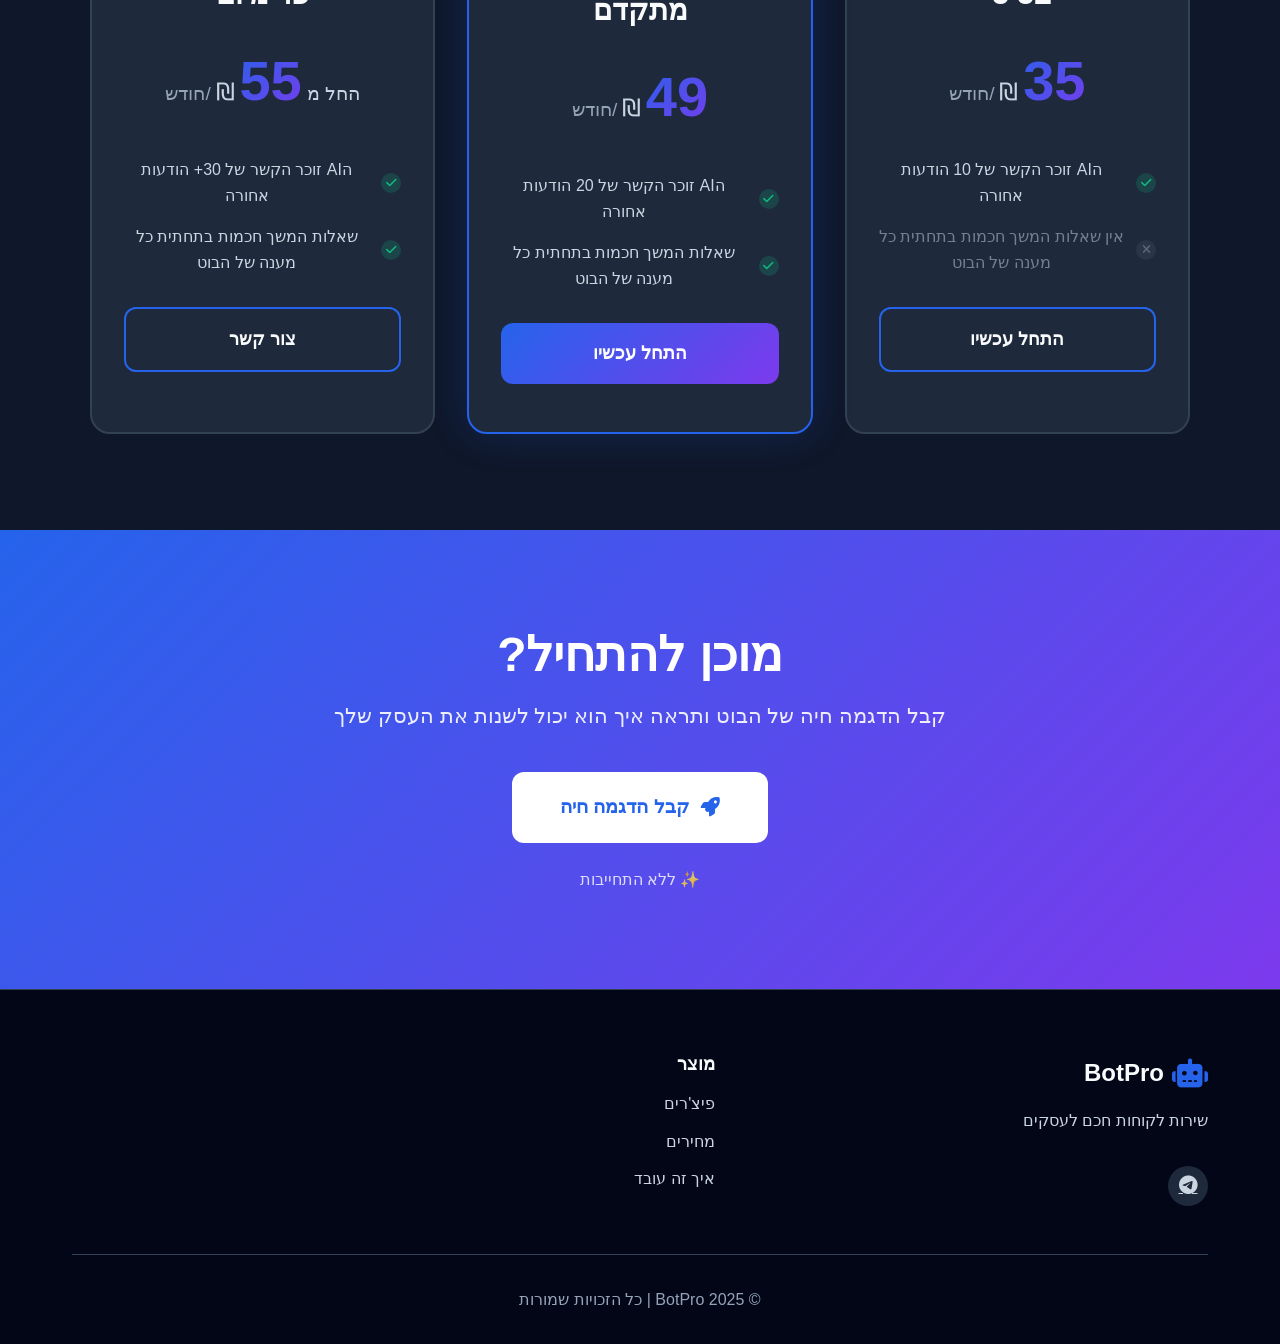
==== commit b54955c0: "Add setup price display above pricing plans Add "מחיר הקמה ראשונית: 200₪" text above the three prici" ====
--- a/index.html
+++ b/index.html
@@ -427,6 +427,7 @@
                 <h2 class="section-title">בחר את התוכנית המתאימה לך</h2>
                 <p class="section-subtitle">מחירים שקופים, ללא עלויות נסתרות</p>
                 <p class="launch-prices-badge">מחירי השקה</p>
+                <p class="setup-price">מחיר הקמה ראשונית: 200₪</p>
             </div>
             <div class="pricing-grid">
                 <div class="pricing-card slide-up">
--- a/css/style.css
+++ b/css/style.css
@@ -72,7 +72,7 @@
     max-width: 1200px;
     width: 100%;
     margin: 0 auto;
-    padding: 0 2rem;
+    padding: 0 clamp(1rem, 4vw, 2rem);
 }
 
 /* =========================
@@ -240,7 +240,7 @@
    ========================= */
 
 .hero {
-    padding: 8rem 0 4rem;
+    padding: clamp(5rem, 12vw, 8rem) 0 clamp(2rem, 6vw, 4rem);
     background: var(--gradient-hero);
     position: relative;
     overflow: hidden;
@@ -261,7 +261,7 @@
 .hero .container {
     display: grid;
     grid-template-columns: 1fr 1fr;
-    gap: 4rem;
+    gap: clamp(2rem, 5vw, 4rem);
     align-items: center;
     position: relative;
     z-index: 1;
@@ -274,13 +274,13 @@
 }
 
 .hero-title {
-    font-size: 3.5rem;
+    font-size: clamp(2rem, 7vw, 3.5rem);
     font-weight: var(--font-weight-extrabold);
     line-height: 1.1;
 }
 
 .hero-subtitle {
-    font-size: 1.25rem;
+    font-size: clamp(1rem, 2.5vw, 1.25rem);
     color: var(--text-secondary);
     line-height: 1.6;
 }
@@ -293,10 +293,10 @@
 
 .cta-btn-primary,
 .cta-btn-secondary {
-    padding: 1rem 2rem;
+    padding: clamp(0.85rem, 2vw, 1rem) clamp(1.5rem, 3vw, 2rem);
     border: none;
     border-radius: 12px;
-    font-size: 1.1rem;
+    font-size: clamp(1rem, 2.5vw, 1.1rem);
     font-weight: var(--font-weight-semibold);
     cursor: pointer;
     display: flex;
@@ -328,8 +328,9 @@
 
 .hero-stats {
     display: flex;
-    gap: 3rem;
+    gap: clamp(1rem, 4vw, 3rem);
     margin-top: 1rem;
+    flex-wrap: wrap;
 }
 
 .stat-item {
@@ -339,7 +340,7 @@
 }
 
 .stat-number {
-    font-size: 2rem;
+    font-size: clamp(1.5rem, 4vw, 2rem);
     font-weight: var(--font-weight-bold);
     background: var(--gradient-primary);
     -webkit-background-clip: text;
@@ -360,12 +361,12 @@
 }
 
 .phone-mockup {
-    width: 320px;
+    width: clamp(220px, 40vw, 320px);
     max-width: 100%;
-    height: 650px;
+    height: clamp(450px, 80vw, 650px);
     background: linear-gradient(145deg, #1e293b, #0f172a);
-    border-radius: 40px;
-    padding: 15px;
+    border-radius: clamp(25px, 5vw, 40px);
+    padding: clamp(8px, 2vw, 15px);
     box-shadow: 0 30px 60px rgba(0, 0, 0, 0.4),
                 0 0 0 10px rgba(37, 99, 235, 0.1);
     position: relative;
@@ -381,7 +382,7 @@
     width: 100%;
     height: 100%;
     background: #0a0f1a;
-    border-radius: 30px;
+    border-radius: clamp(18px, 4vw, 30px);
     overflow: hidden;
     position: relative;
 }
@@ -451,21 +452,21 @@
    ========================= */
 
 .section {
-    padding: var(--spacing-xl) 0;
+    padding: clamp(3rem, 8vw, 6rem) 0;
 }
 
 .section-header {
     text-align: center;
-    margin-bottom: var(--spacing-lg);
+    margin-bottom: clamp(2rem, 5vw, 4rem);
 }
 
 .section-title {
-    font-size: 2.5rem;
+    font-size: clamp(1.75rem, 5vw, 2.5rem);
     margin-bottom: 1rem;
 }
 
 .section-subtitle {
-    font-size: 1.2rem;
+    font-size: clamp(0.95rem, 2.5vw, 1.2rem);
     color: var(--text-secondary);
     max-width: 600px;
     margin: 0 auto;
@@ -487,7 +488,7 @@
 
 .feature-card {
     background: var(--card-bg);
-    padding: 2.5rem;
+    padding: clamp(1.5rem, 4vw, 2.5rem);
     border-radius: 16px;
     border: 1px solid var(--border-color);
     transition: all 0.3s ease;
@@ -518,7 +519,7 @@
 }
 
 .feature-title {
-    font-size: 1.5rem;
+    font-size: clamp(1.2rem, 3vw, 1.5rem);
     margin-bottom: 1rem;
 }
 
@@ -543,7 +544,7 @@
 
 .business-card {
     background: var(--card-bg);
-    padding: 2rem;
+    padding: clamp(1.5rem, 4vw, 2rem);
     border-radius: 16px;
     border: 1px solid var(--border-color);
     transition: all 0.3s ease;
@@ -601,7 +602,7 @@
 
 .step-card {
     background: var(--card-bg);
-    padding: 2.5rem;
+    padding: clamp(1.5rem, 4vw, 2.5rem);
     border-radius: 20px;
     border: 2px solid var(--border-color);
     flex: 1;
@@ -663,7 +664,7 @@
 
 .tech-item {
     background: var(--card-bg);
-    padding: 2.5rem;
+    padding: clamp(1.5rem, 4vw, 2.5rem);
     border-radius: 16px;
     border: 1px solid var(--border-color);
     text-align: center;
@@ -710,7 +711,7 @@
 
 .testimonial-card {
     background: var(--card-bg);
-    padding: 2.5rem;
+    padding: clamp(1.5rem, 4vw, 2.5rem);
     border-radius: 20px;
     border: 1px solid var(--border-color);
     display: flex;
@@ -787,7 +788,7 @@
 
 .pricing-card {
     background: var(--card-bg);
-    padding: 3rem 2rem;
+    padding: clamp(2rem, 4vw, 3rem) clamp(1.25rem, 3vw, 2rem);
     border-radius: 20px;
     border: 2px solid var(--border-color);
     text-align: center;
@@ -824,7 +825,7 @@
 }
 
 .pricing-title {
-    font-size: 1.8rem;
+    font-size: clamp(1.4rem, 3.5vw, 1.8rem);
     margin-bottom: 1.5rem;
 }
 
@@ -842,7 +843,7 @@
 }
 
 .amount {
-    font-size: 3.5rem;
+    font-size: clamp(2.5rem, 6vw, 3.5rem);
     font-weight: var(--font-weight-bold);
     background: var(--gradient-primary);
     -webkit-background-clip: text;
@@ -949,6 +950,13 @@
     margin-top: 1rem;
 }
 
+.setup-price {
+    font-size: 1.15rem;
+    font-weight: var(--font-weight-bold);
+    color: var(--text-primary);
+    margin-top: 1rem;
+}
+
 .price-prefix {
     font-size: 1.2rem;
     color: var(--text-secondary);
@@ -970,7 +978,7 @@
 
 .new-feature-card {
     background: var(--card-bg);
-    padding: 2.5rem;
+    padding: clamp(1.5rem, 4vw, 2.5rem);
     border-radius: 16px;
     border: 1px solid var(--border-color);
     transition: all 0.3s ease;
@@ -997,7 +1005,7 @@
 }
 
 .new-feature-title {
-    font-size: 1.4rem;
+    font-size: clamp(1.2rem, 3vw, 1.4rem);
     margin-bottom: 1rem;
 }
 
@@ -1012,7 +1020,7 @@
 
 .cta-section {
     background: var(--gradient-primary);
-    padding: var(--spacing-xl) 0;
+    padding: clamp(3rem, 8vw, 6rem) 0;
 }
 
 .cta-content {
@@ -1022,24 +1030,24 @@
 }
 
 .cta-title {
-    font-size: 3rem;
+    font-size: clamp(1.75rem, 5vw, 3rem);
     margin-bottom: 1rem;
     color: white;
 }
 
 .cta-text {
-    font-size: 1.3rem;
+    font-size: clamp(1rem, 2.5vw, 1.3rem);
     color: rgba(255, 255, 255, 0.9);
     margin-bottom: 2.5rem;
 }
 
 .cta-btn-large {
-    padding: 1.25rem 3rem;
+    padding: clamp(1rem, 2.5vw, 1.25rem) clamp(2rem, 4vw, 3rem);
     background: white;
     color: var(--primary-blue);
     border: none;
     border-radius: 12px;
-    font-size: 1.2rem;
+    font-size: clamp(1rem, 2.5vw, 1.2rem);
     font-weight: var(--font-weight-bold);
     cursor: pointer;
     display: inline-flex;
@@ -1065,7 +1073,7 @@
 
 .footer {
     background: var(--darker-bg);
-    padding: var(--spacing-lg) 0 2rem;
+    padding: clamp(2rem, 5vw, 4rem) 0 2rem;
     border-top: 1px solid var(--border-color);
 }
 
@@ -1161,7 +1169,7 @@
 
     .hero-image {
         order: -1;
-        max-width: 320px;
+        max-width: 280px;
         width: 100%;
         margin: 0 auto;
     }
@@ -1173,22 +1181,10 @@
     .hero-stats {
         justify-content: center;
     }
-
-    .phone-mockup {
-        width: 280px;
-        height: 570px;
-    }
 }
 
 @media (max-width: 768px) {
-    html {
-        font-size: 14px;
-    }
-
-    .container {
-        padding: 0 1rem;
-    }
-
+    /* ---- Navigation ---- */
     .nav {
         padding: 0.75rem 1rem;
         gap: 0.5rem;
@@ -1202,7 +1198,7 @@
         right: 0;
         background: rgba(15, 23, 42, 0.98);
         flex-direction: column;
-        padding: 1rem;
+        padding: 0.5rem 0;
         gap: 0;
         border-bottom: 1px solid var(--border-color);
     }
@@ -1213,37 +1209,84 @@
 
     .nav-menu a {
         display: block;
-        padding: 0.75rem 1rem;
+        padding: 1rem 1.5rem;
+        font-size: 1.15rem;
+        border-bottom: 1px solid rgba(51, 65, 85, 0.3);
+    }
+
+    .nav-menu li:last-child a {
+        border-bottom: none;
     }
 
     .mobile-menu-toggle {
         display: block;
-    }
-
-    .hero {
-        padding: 5rem 0 2rem;
+        font-size: 1.75rem;
+        padding: 0.25rem;
+    }
+
+    /* ---- Hero ---- */
+    .hero-image {
+        display: none;
+    }
+
+    .hero-content {
+        gap: 1.5rem;
     }
 
     .hero-title {
-        font-size: 2rem;
+        font-size: 8.5vw;
+        line-height: 1.15;
     }
 
     .hero-subtitle {
-        font-size: 1rem;
-    }
-
-    .section {
-        padding: 3rem 0;
-    }
-
-    .section-title {
-        font-size: 1.75rem;
-    }
-
-    .section-subtitle {
-        font-size: 0.95rem;
-    }
-
+        font-size: 4.2vw;
+        line-height: 1.7;
+    }
+
+    .hero-cta {
+        flex-direction: column;
+        width: 100%;
+        gap: 0.75rem;
+    }
+
+    .cta-btn-primary,
+    .cta-btn-secondary {
+        width: 100%;
+        justify-content: center;
+        padding: 1rem;
+        font-size: 1.15rem;
+        border-radius: 14px;
+    }
+
+    .hero-stats {
+        display: grid;
+        grid-template-columns: repeat(3, 1fr);
+        gap: 0;
+        background: var(--card-bg);
+        border-radius: 16px;
+        padding: 1rem 0;
+        border: 1px solid var(--border-color);
+    }
+
+    .stat-item {
+        text-align: center;
+        padding: 0.5rem;
+        border-left: 1px solid var(--border-color);
+    }
+
+    .stat-item:last-child {
+        border-left: none;
+    }
+
+    .stat-number {
+        font-size: 5.5vw;
+    }
+
+    .stat-label {
+        font-size: 3vw;
+    }
+
+    /* ---- Grids -> Single Column ---- */
     .features-grid,
     .business-grid,
     .tech-grid,
@@ -1251,33 +1294,197 @@
     .pricing-grid,
     .new-features-grid {
         grid-template-columns: 1fr;
-    }
-
+        gap: 1rem;
+    }
+
+    /* ---- Cards (icon | title+desc grid layout) ---- */
     .feature-card,
-    .business-card,
-    .tech-item,
-    .new-feature-card,
+    .new-feature-card {
+        text-align: right;
+        display: grid;
+        grid-template-columns: 56px 1fr;
+        grid-template-rows: auto auto;
+        column-gap: 1rem;
+        row-gap: 0.25rem;
+        align-items: start;
+    }
+
+    .feature-icon,
+    .new-feature-icon {
+        width: 56px;
+        height: 56px;
+        min-width: 56px;
+        border-radius: 14px;
+        margin: 0;
+        grid-row: 1 / -1;
+    }
+
+    .feature-icon svg {
+        width: 30px;
+        height: 30px;
+    }
+
+    .new-feature-icon {
+        font-size: 1.6rem;
+    }
+
+    .feature-title,
+    .new-feature-title {
+        font-size: 1.1rem;
+        margin-bottom: 0;
+    }
+
+    .feature-desc,
+    .new-feature-desc {
+        font-size: 0.9rem;
+        line-height: 1.6;
+    }
+
+    .business-card {
+        display: grid;
+        grid-template-columns: 48px 1fr;
+        grid-template-rows: auto auto;
+        column-gap: 1rem;
+        row-gap: 0.25rem;
+        text-align: right;
+        align-items: start;
+    }
+
+    .business-icon {
+        width: 48px;
+        height: 48px;
+        min-width: 48px;
+        border-radius: 12px;
+        font-size: 1.4rem;
+        grid-row: 1 / -1;
+    }
+
+    .business-title {
+        font-size: 1.05rem;
+    }
+
+    .business-desc {
+        font-size: 0.9rem;
+    }
+
     .testimonial-card {
-        padding: 1.5rem;
-    }
-
-    .pricing-card {
-        padding: 2rem 1.5rem;
-    }
-
+        text-align: right;
+    }
+
+    /* ---- Tech Grid: 2x2 ---- */
+    .tech-grid {
+        grid-template-columns: 1fr 1fr;
+        gap: 0.75rem;
+    }
+
+    .tech-item {
+        padding: 1.25rem 0.75rem;
+    }
+
+    .tech-icon {
+        font-size: 2rem;
+        margin-bottom: 0.5rem;
+    }
+
+    .tech-item h4 {
+        font-size: 1rem;
+        margin-bottom: 0.25rem;
+    }
+
+    .tech-item p {
+        font-size: 0.85rem;
+    }
+
+    /* ---- Steps ---- */
     .steps-container {
         flex-direction: column;
+        align-items: stretch;
+        gap: 1rem;
     }
 
     .step-card {
         max-width: 100%;
-        padding: 1.5rem;
+        display: flex;
+        flex-direction: row;
+        align-items: center;
+        gap: 1rem;
+        text-align: right;
+        padding: 1.25rem;
+    }
+
+    .step-number {
+        width: 48px;
+        height: 48px;
+        min-width: 48px;
+        font-size: 1.5rem;
+        margin: 0;
+    }
+
+    .step-title {
+        font-size: 1.05rem;
+        margin-bottom: 0.25rem;
+    }
+
+    .step-desc {
+        font-size: 0.85rem;
     }
 
     .step-arrow {
-        transform: rotate(90deg);
-    }
-
+        display: none;
+    }
+
+    /* ---- Pricing ---- */
+    .pricing-card {
+        padding: 1.75rem 1.25rem;
+    }
+
+    .pricing-card.featured {
+        transform: none;
+        border-width: 2px;
+    }
+
+    .pricing-card.featured:hover,
+    .pricing-card:hover {
+        transform: none;
+    }
+
+    .pricing-title {
+        font-size: 1.3rem;
+    }
+
+    .amount {
+        font-size: 2.75rem;
+    }
+
+    .pricing-features li {
+        font-size: 0.95rem;
+    }
+
+    .pricing-btn {
+        padding: 0.9rem;
+        font-size: 1.05rem;
+        border-radius: 14px;
+    }
+
+    /* ---- CTA ---- */
+    .cta-title {
+        font-size: 7vw;
+    }
+
+    .cta-text {
+        font-size: 4vw;
+        margin-bottom: 1.5rem;
+    }
+
+    .cta-btn-large {
+        width: 100%;
+        justify-content: center;
+        padding: 1rem;
+        font-size: 1.1rem;
+        border-radius: 14px;
+    }
+
+    /* ---- Footer ---- */
     .footer-content {
         grid-template-columns: 1fr;
         gap: 2rem;
@@ -1286,95 +1493,4 @@
     .footer-links {
         grid-template-columns: 1fr;
     }
-
-    .pricing-card.featured {
-        transform: none;
-    }
-
-    .pricing-card.featured:hover {
-        transform: none;
-    }
-
-    .pricing-card:hover {
-        transform: none;
-    }
-
-    .cta-title {
-        font-size: 1.75rem;
-    }
-
-    .cta-text {
-        font-size: 1rem;
-    }
-
-    .cta-section {
-        padding: 3rem 0;
-    }
-
-    .cta-btn-large {
-        padding: 1rem 2rem;
-        font-size: 1rem;
-    }
-
-    .phone-mockup {
-        width: 240px;
-        height: 490px;
-        padding: 10px;
-        border-radius: 30px;
-    }
-
-    .phone-screen {
-        border-radius: 22px;
-    }
-
-    .hero-stats {
-        gap: 1.5rem;
-    }
-
-    .stat-number {
-        font-size: 1.5rem;
-    }
-
-    .hero-cta {
-        flex-direction: column;
-        width: 100%;
-    }
-
-    .cta-btn-primary,
-    .cta-btn-secondary {
-        width: 100%;
-        justify-content: center;
-    }
-
-    .hero-image {
-        max-width: 260px;
-    }
-
-    .amount {
-        font-size: 2.5rem;
-    }
-
-    .footer {
-        padding: 2rem 0 1rem;
-    }
-}
-
-@media (max-width: 380px) {
-    .container {
-        padding: 0 0.75rem;
-    }
-
-    .hero-title {
-        font-size: 1.75rem;
-    }
-
-    .phone-mockup {
-        width: 200px;
-        height: 410px;
-    }
-
-    .hero-stats {
-        flex-direction: column;
-        gap: 0.75rem;
-    }
-}
+}
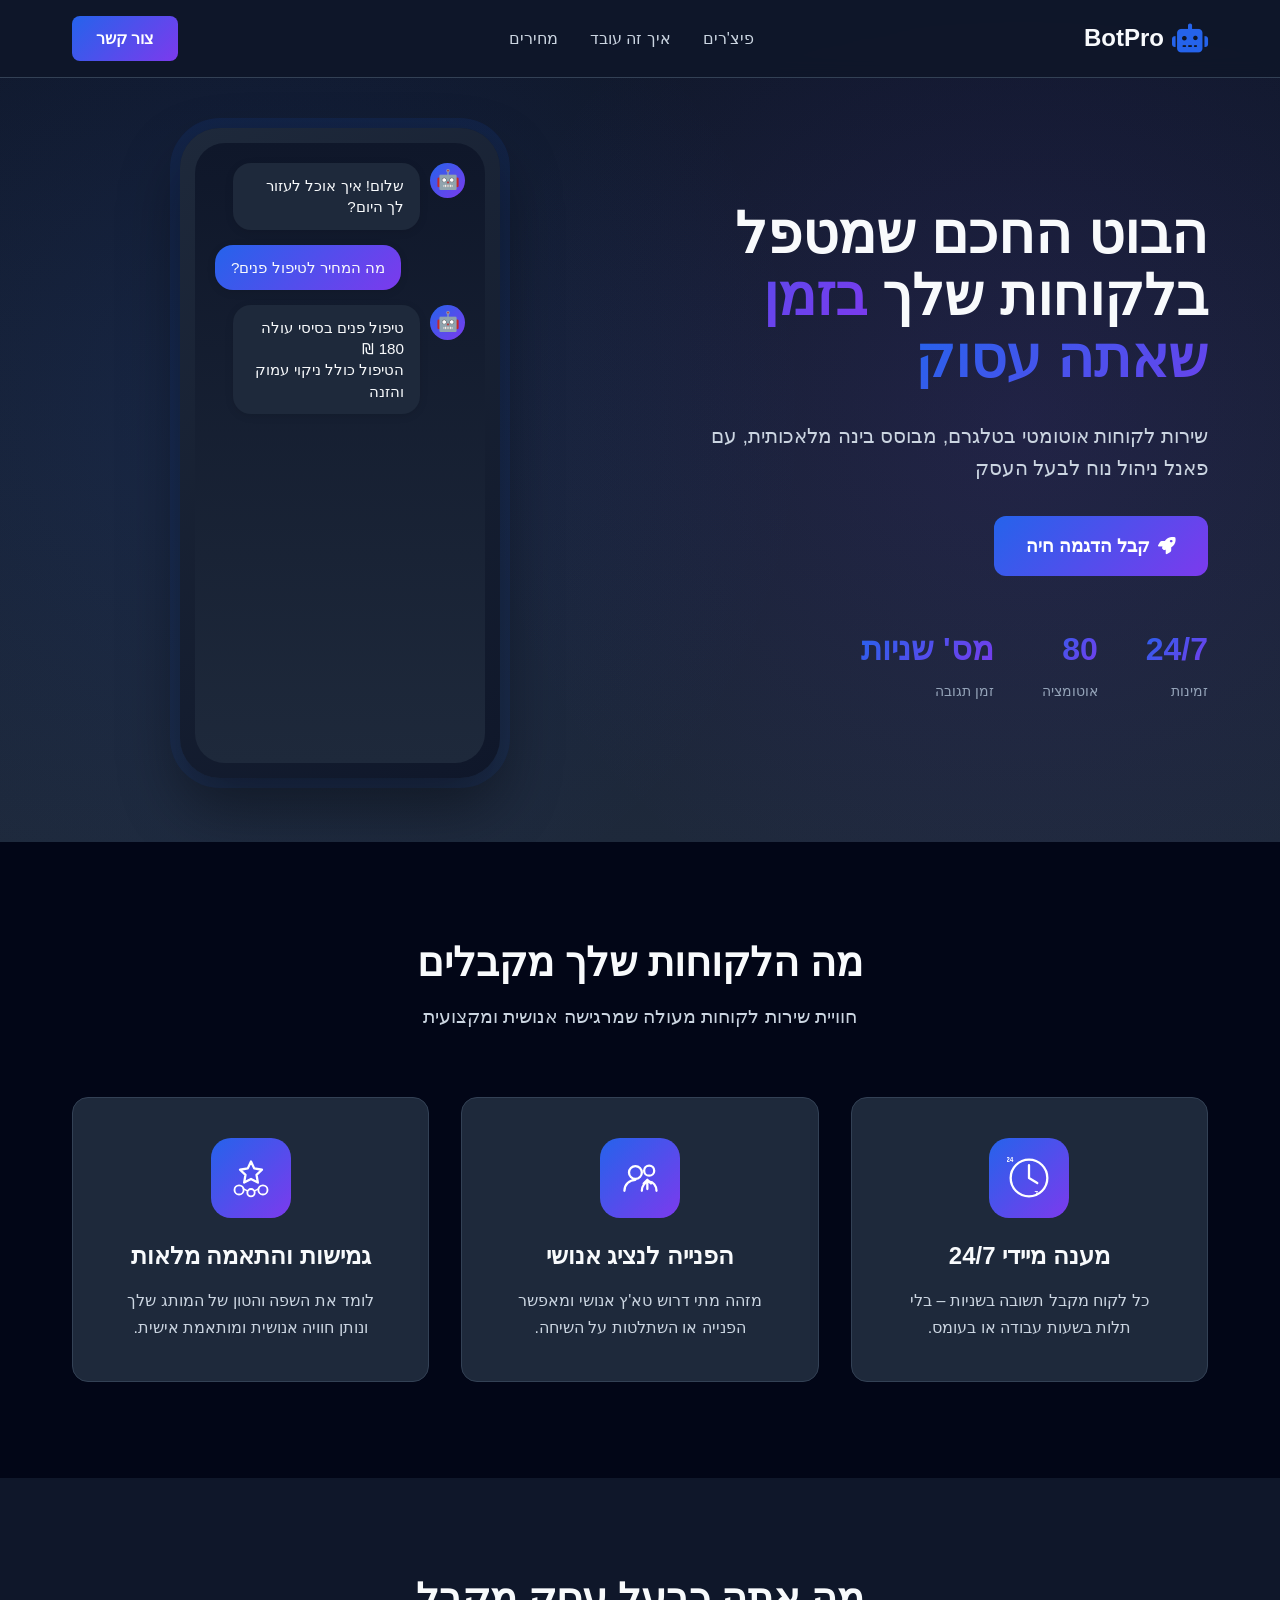
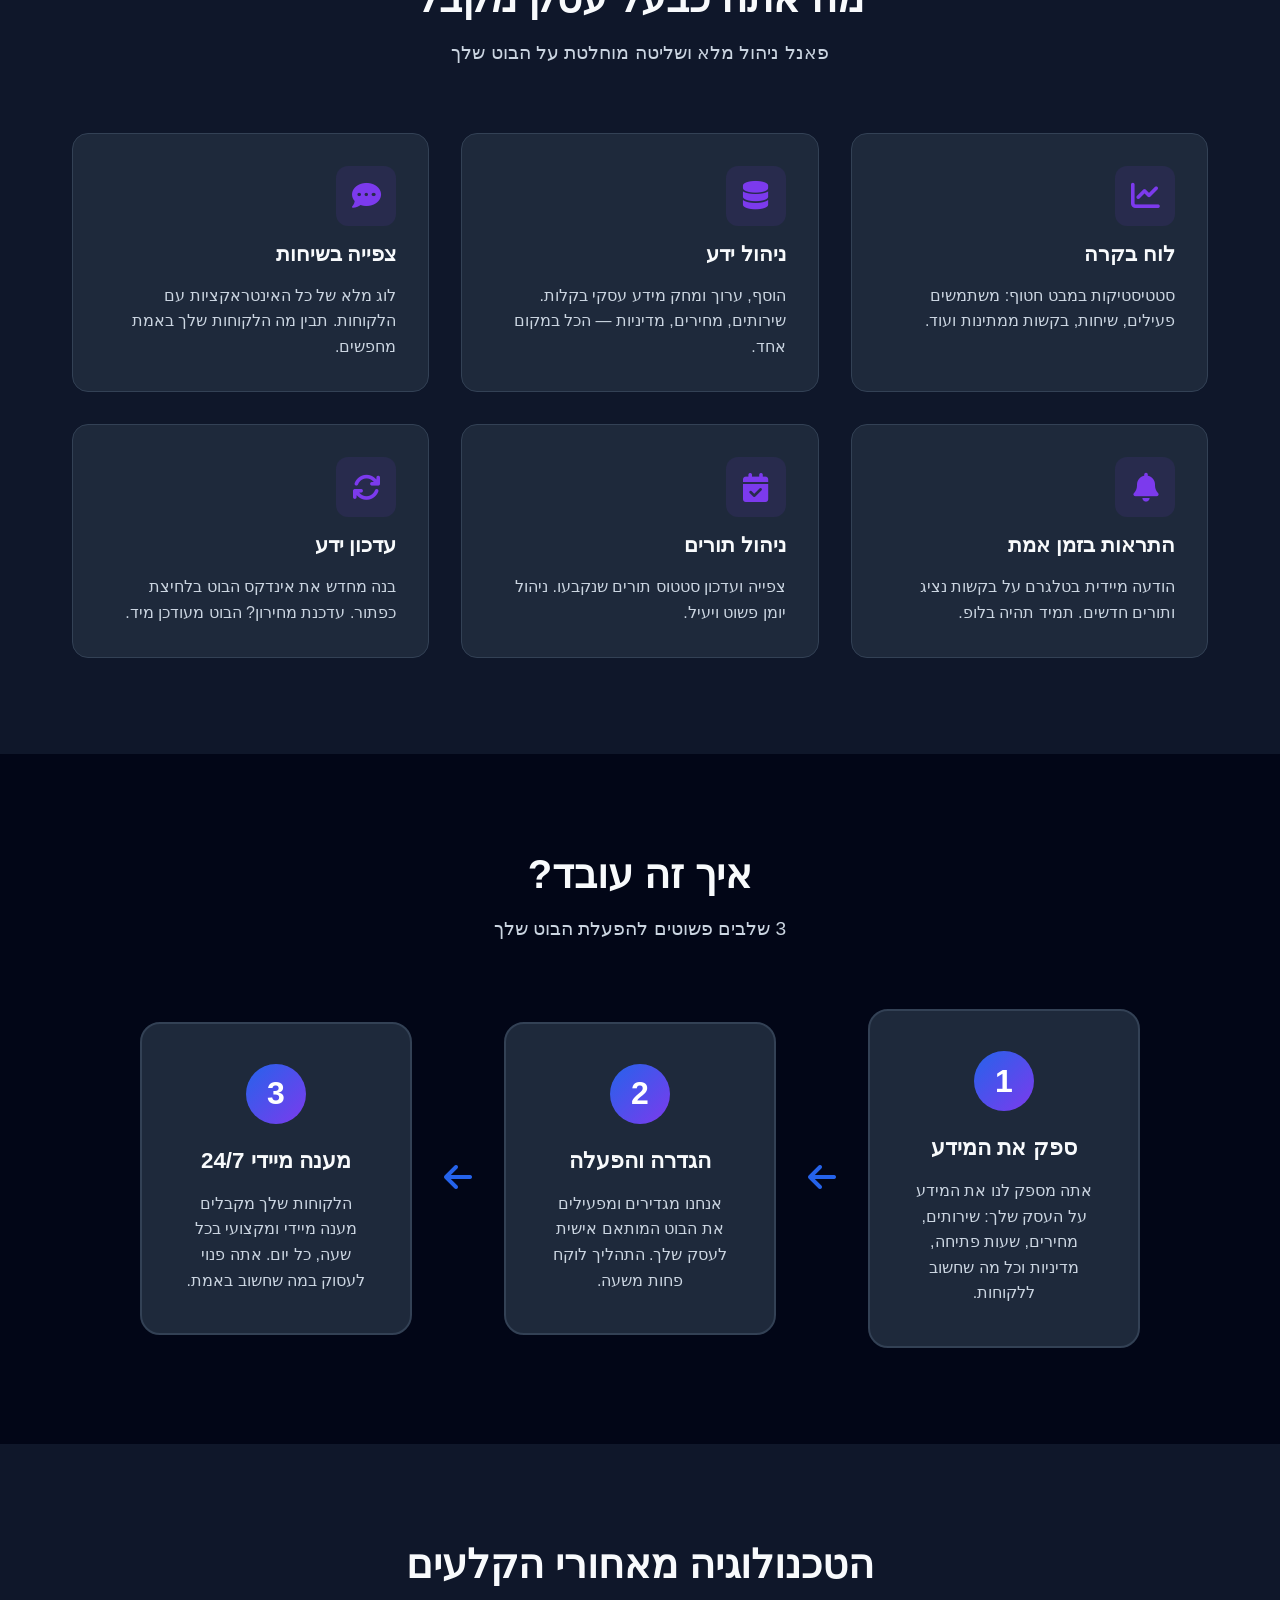
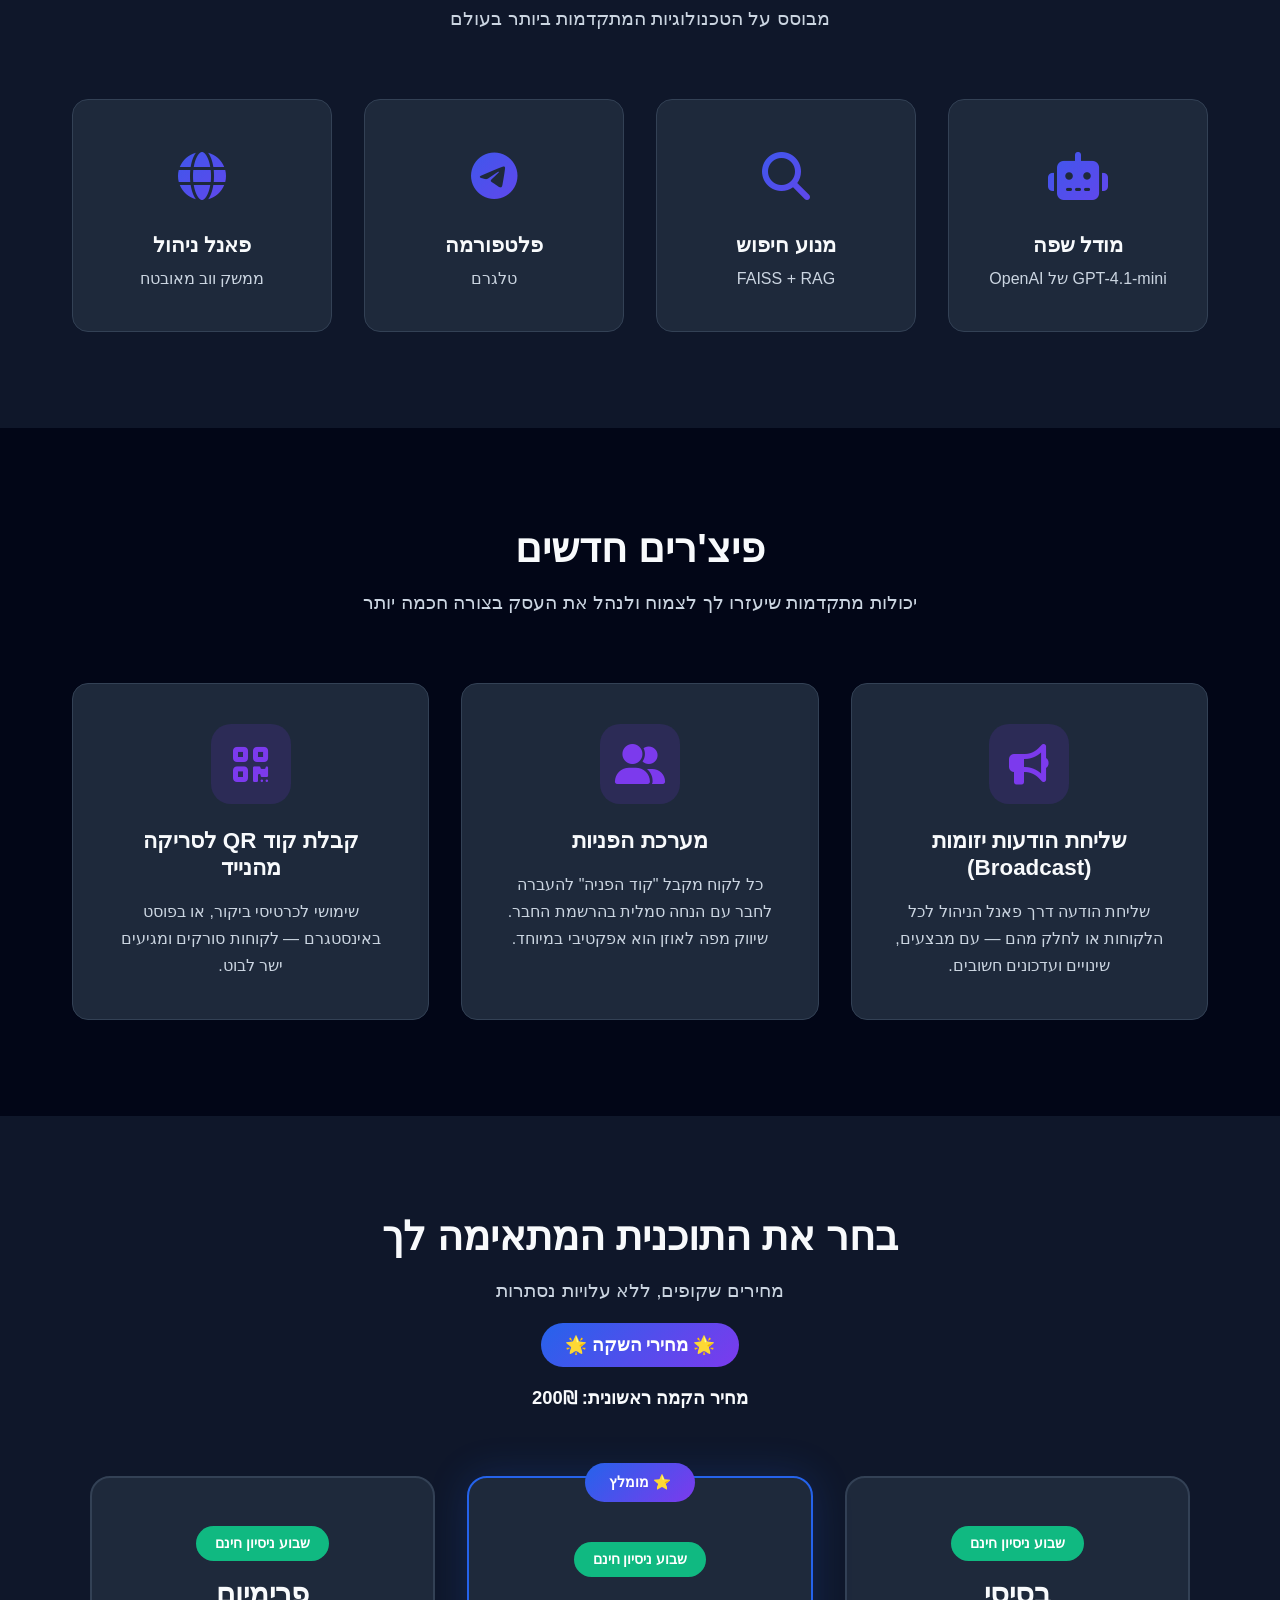
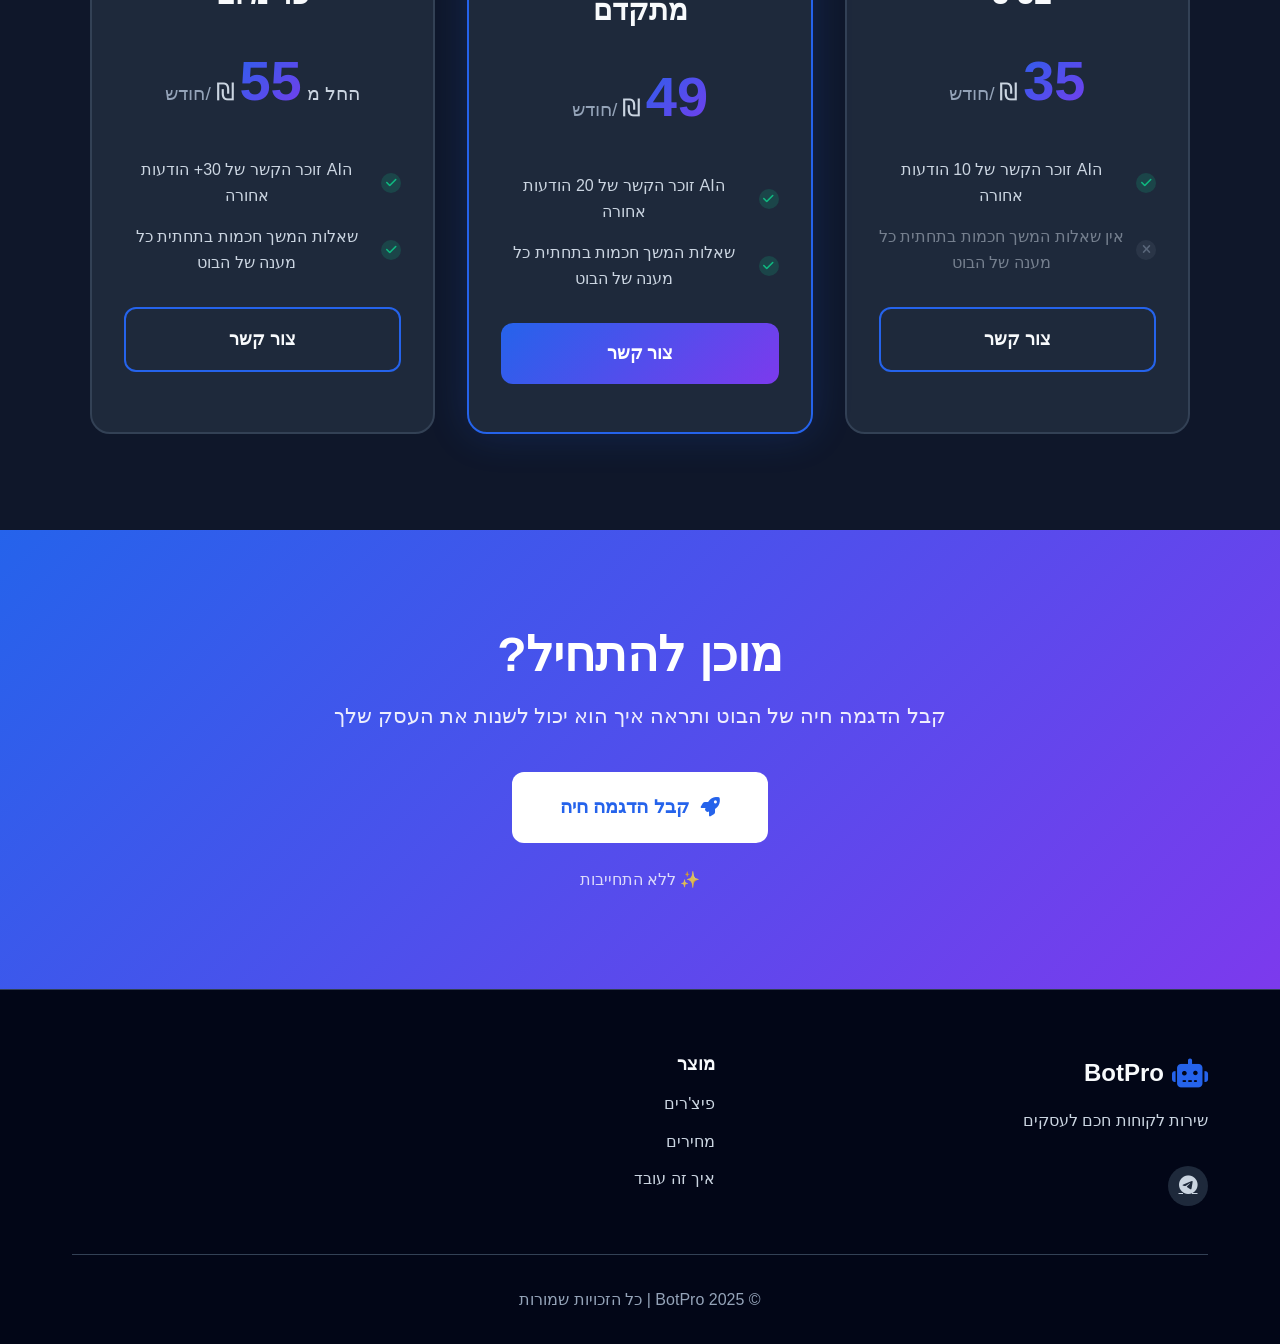
==== commit 0051bafc: "Add star emoji to launch badge and change buttons to "צור קשר" - Add 🌟 emoji to the "מחירי השקה" bad" ====
--- a/index.html
+++ b/index.html
@@ -426,7 +426,7 @@
             <div class="section-header">
                 <h2 class="section-title">בחר את התוכנית המתאימה לך</h2>
                 <p class="section-subtitle">מחירים שקופים, ללא עלויות נסתרות</p>
-                <p class="launch-prices-badge">מחירי השקה</p>
+                <p class="launch-prices-badge">🌟 מחירי השקה 🌟</p>
                 <p class="setup-price">מחיר הקמה ראשונית: 200₪</p>
             </div>
             <div class="pricing-grid">
@@ -442,7 +442,7 @@
                         <li><i class="fas fa-check"></i> הAI זוכר הקשר של 10 הודעות אחורה</li>
                         <li class="disabled"><i class="fas fa-times"></i> אין שאלות המשך חכמות בתחתית כל מענה של הבוט</li>
                     </ul>
-                    <a href="https://wa.me/972543978620?text=%D7%94%D7%99%D7%99%2C%20%D7%90%D7%A0%D7%99%20%D7%9E%D7%AA%D7%A2%D7%A0%D7%99%D7%99%D7%9F%20%D7%91%D7%97%D7%91%D7%99%D7%9C%D7%94%20%D7%91%D7%A1%D7%99%D7%A1%D7%99%2C%20%D7%90%D7%A9%D7%9E%D7%97%20%D7%A9%D7%AA%D7%97%D7%96%D7%A8%D7%95%20%D7%90%D7%9C%D7%99%D7%99" target="_blank" class="pricing-btn" style="text-decoration:none;display:block;text-align:center;">התחל עכשיו</a>
+                    <a href="https://wa.me/972543978620?text=%D7%94%D7%99%D7%99%2C%20%D7%90%D7%A0%D7%99%20%D7%9E%D7%AA%D7%A2%D7%A0%D7%99%D7%99%D7%9F%20%D7%91%D7%97%D7%91%D7%99%D7%9C%D7%94%20%D7%91%D7%A1%D7%99%D7%A1%D7%99%2C%20%D7%90%D7%A9%D7%9E%D7%97%20%D7%A9%D7%AA%D7%97%D7%96%D7%A8%D7%95%20%D7%90%D7%9C%D7%99%D7%99" target="_blank" class="pricing-btn" style="text-decoration:none;display:block;text-align:center;">צור קשר</a>
                 </div>
                 <div class="pricing-card featured slide-up">
                     <div class="popular-badge">⭐ מומלץ</div>
@@ -457,7 +457,7 @@
                         <li><i class="fas fa-check"></i> הAI זוכר הקשר של 20 הודעות אחורה</li>
                         <li><i class="fas fa-check"></i> שאלות המשך חכמות בתחתית כל מענה של הבוט</li>
                     </ul>
-                    <a href="https://wa.me/972543978620?text=%D7%94%D7%99%D7%99%2C%20%D7%90%D7%A0%D7%99%20%D7%9E%D7%AA%D7%A2%D7%A0%D7%99%D7%99%D7%9F%20%D7%91%D7%97%D7%91%D7%99%D7%9C%D7%94%20%D7%9E%D7%AA%D7%A7%D7%93%D7%9D%2C%20%D7%90%D7%A9%D7%9E%D7%97%20%D7%A9%D7%AA%D7%97%D7%96%D7%A8%D7%95%20%D7%90%D7%9C%D7%99%D7%99" target="_blank" class="pricing-btn primary" style="text-decoration:none;display:block;text-align:center;">התחל עכשיו</a>
+                    <a href="https://wa.me/972543978620?text=%D7%94%D7%99%D7%99%2C%20%D7%90%D7%A0%D7%99%20%D7%9E%D7%AA%D7%A2%D7%A0%D7%99%D7%99%D7%9F%20%D7%91%D7%97%D7%91%D7%99%D7%9C%D7%94%20%D7%9E%D7%AA%D7%A7%D7%93%D7%9D%2C%20%D7%90%D7%A9%D7%9E%D7%97%20%D7%A9%D7%AA%D7%97%D7%96%D7%A8%D7%95%20%D7%90%D7%9C%D7%99%D7%99" target="_blank" class="pricing-btn primary" style="text-decoration:none;display:block;text-align:center;">צור קשר</a>
                 </div>
                 <div class="pricing-card slide-up">
                     <div class="trial-badge">שבוע ניסיון חינם</div>
--- a/css/style.css
+++ b/css/style.css
@@ -940,7 +940,7 @@
 }
 
 .launch-prices-badge {
-    background: linear-gradient(135deg, var(--primary), var(--primary-dark));
+    background: var(--gradient-primary);
     color: white;
     padding: 0.5rem 1.5rem;
     border-radius: 25px;
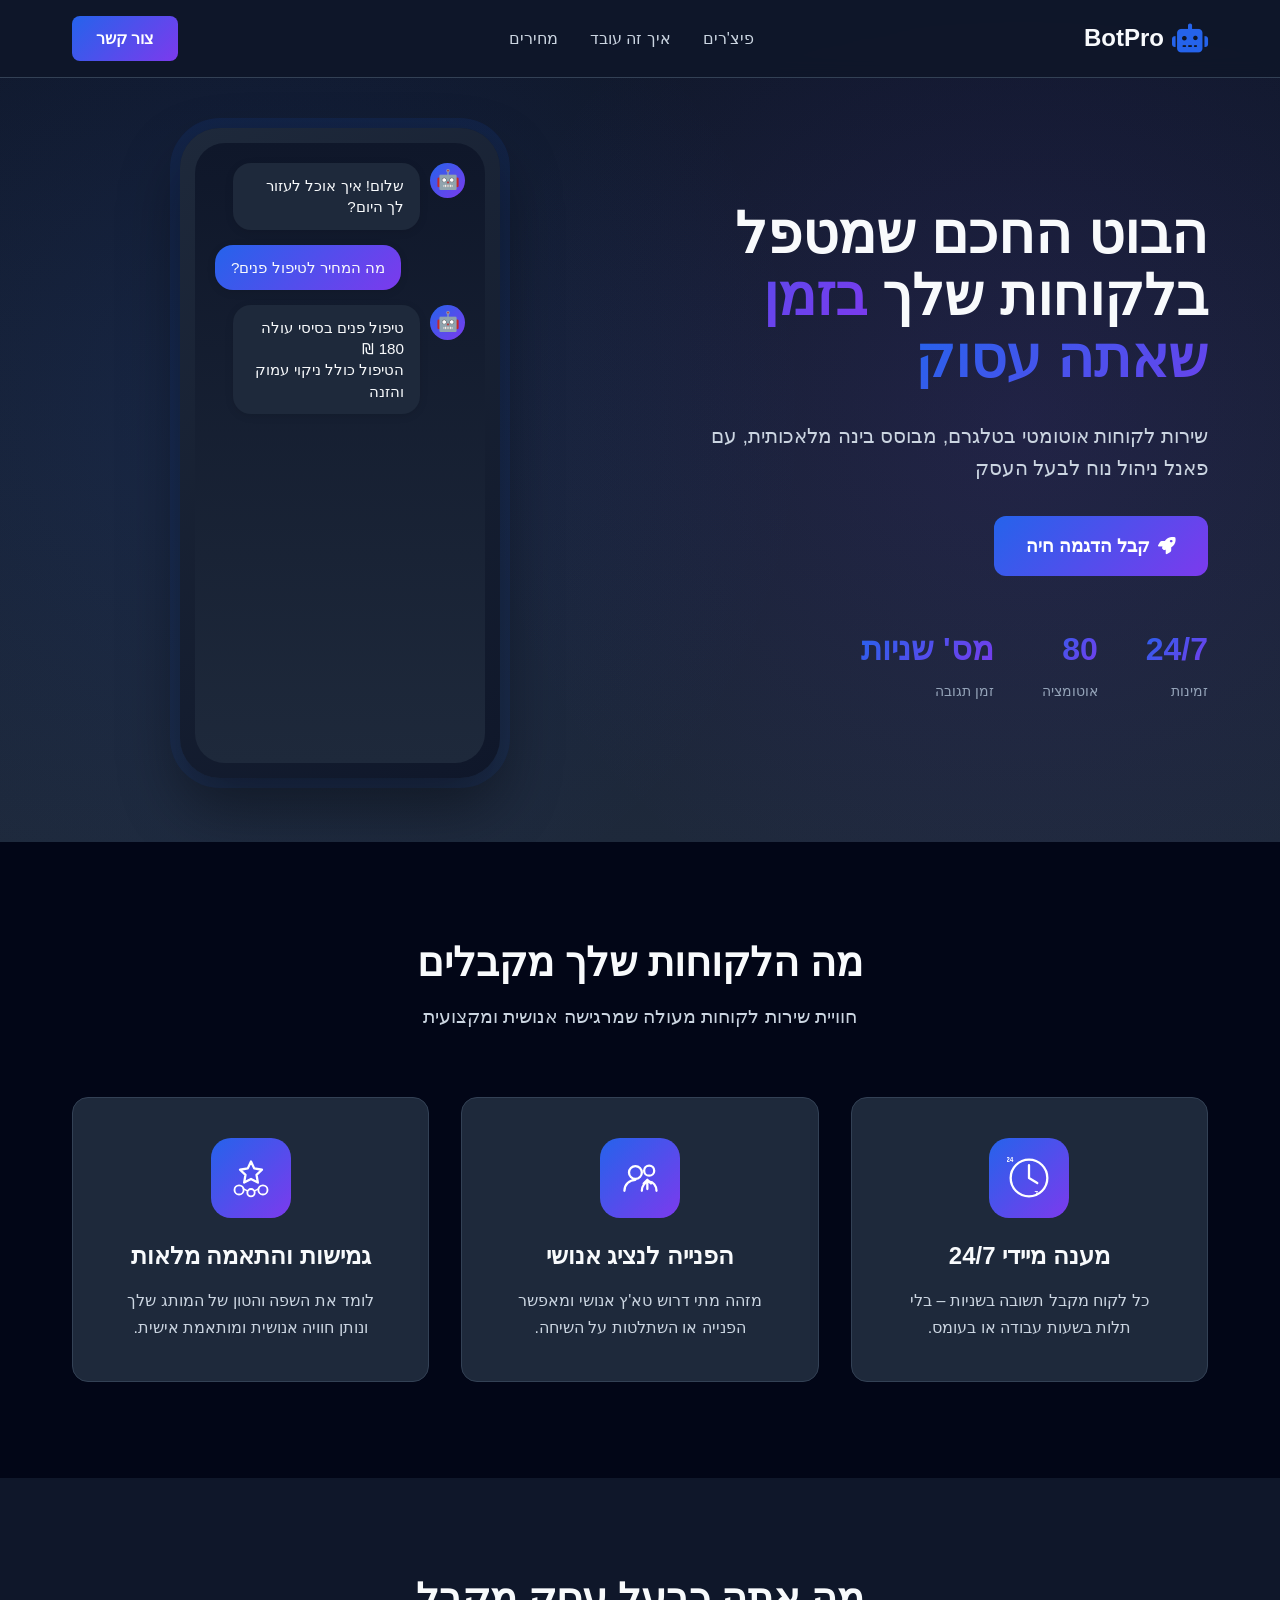
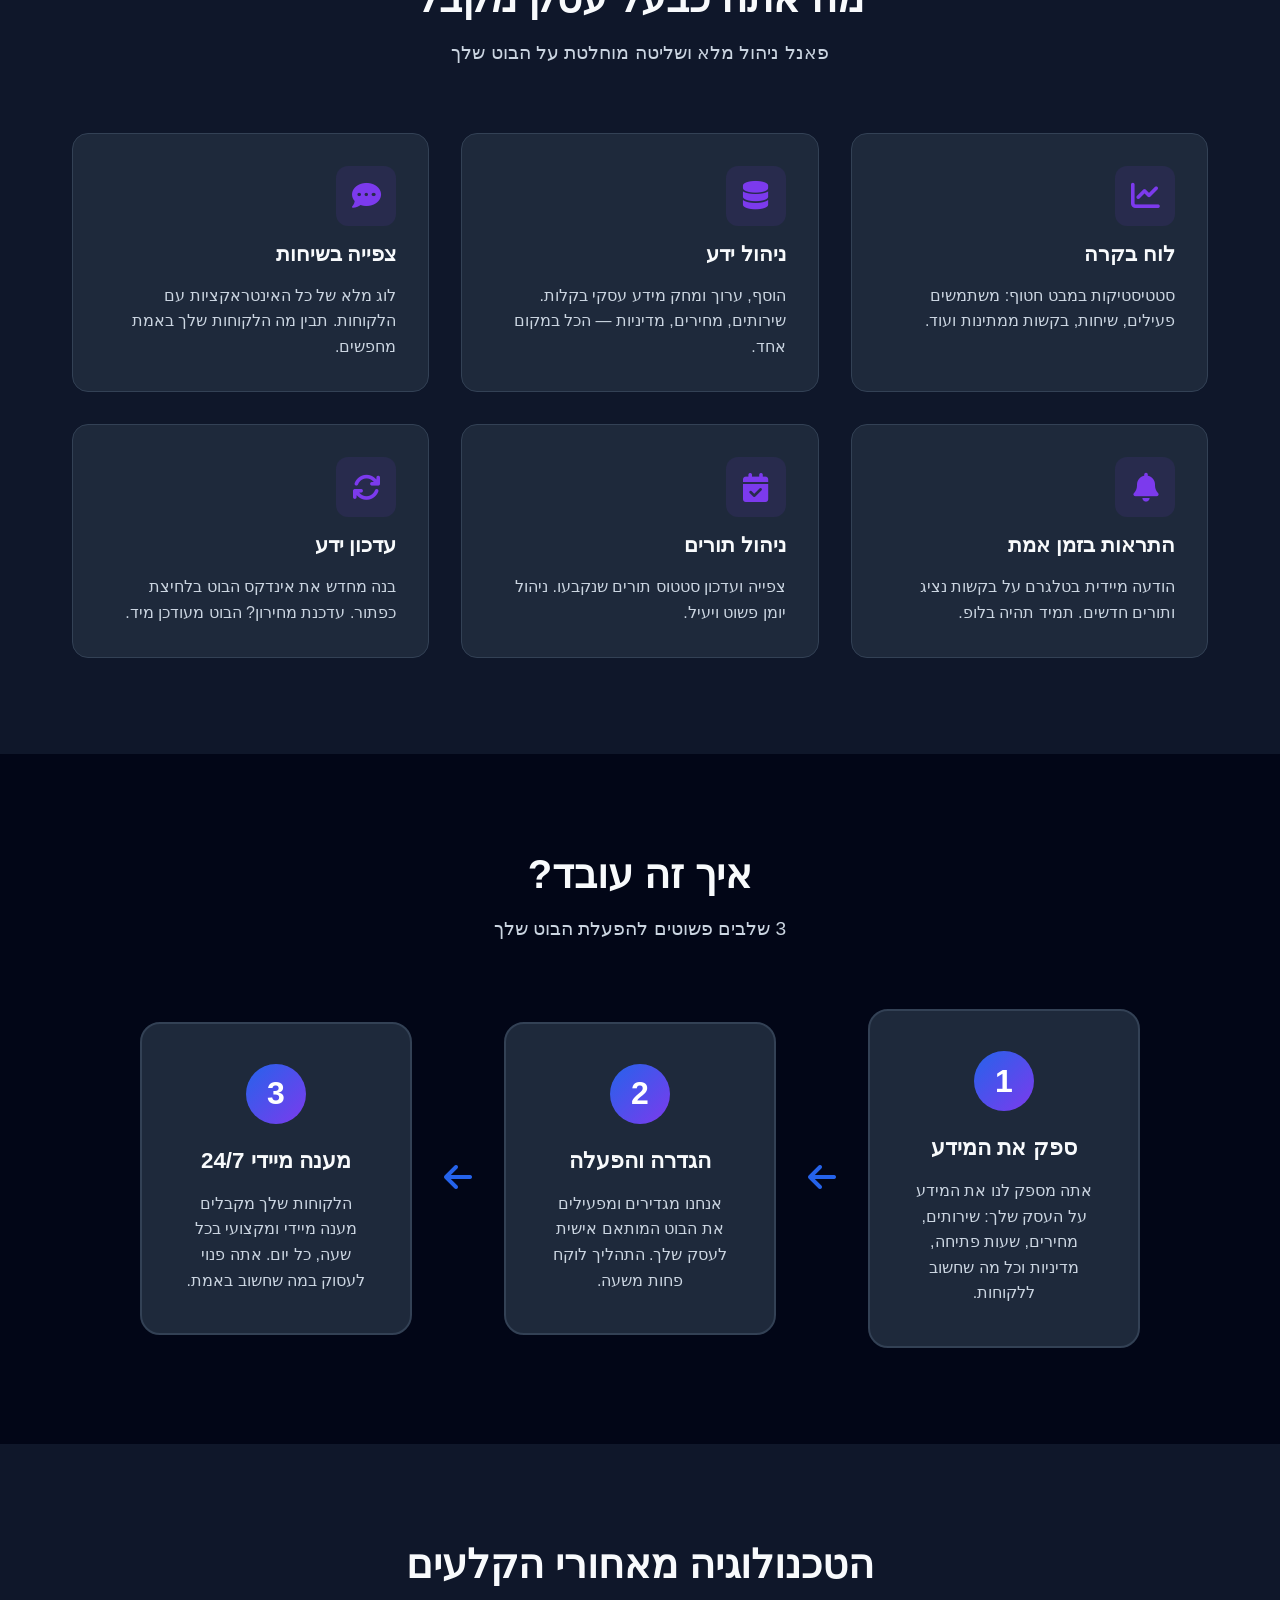
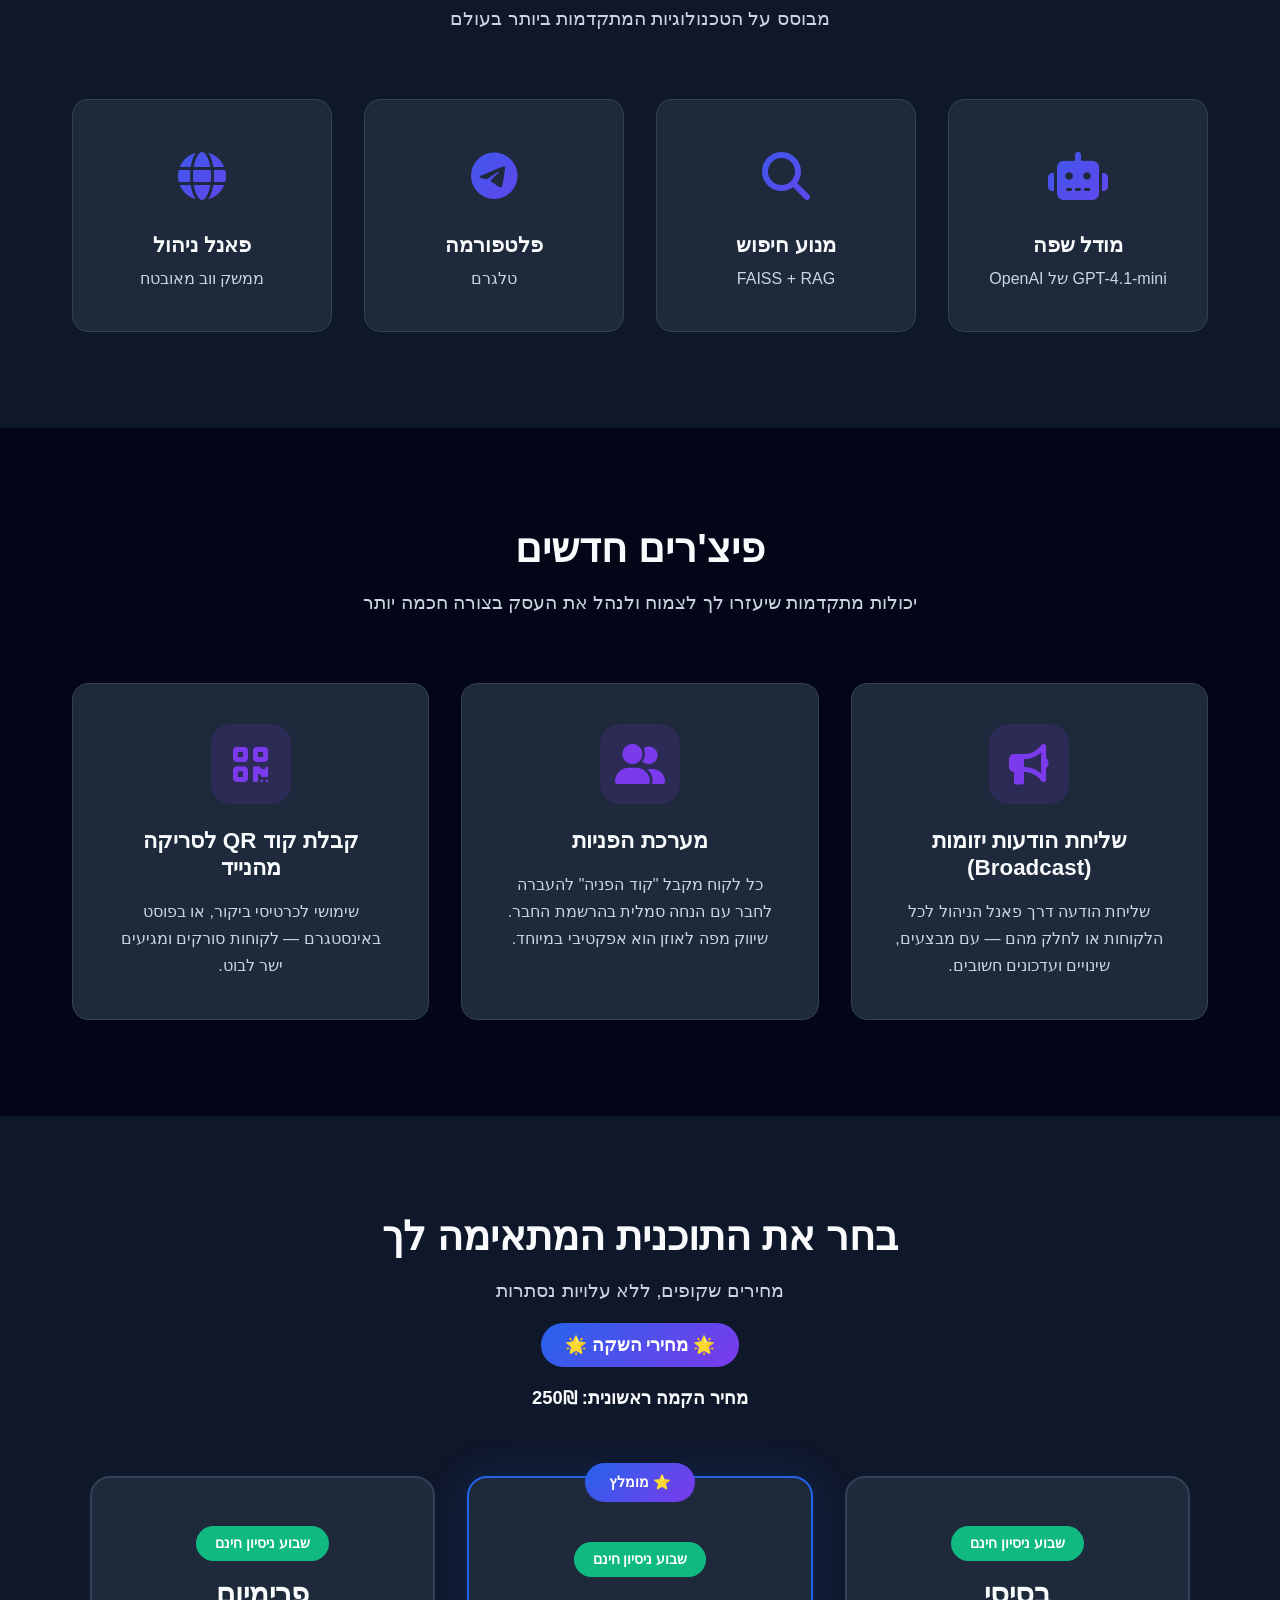
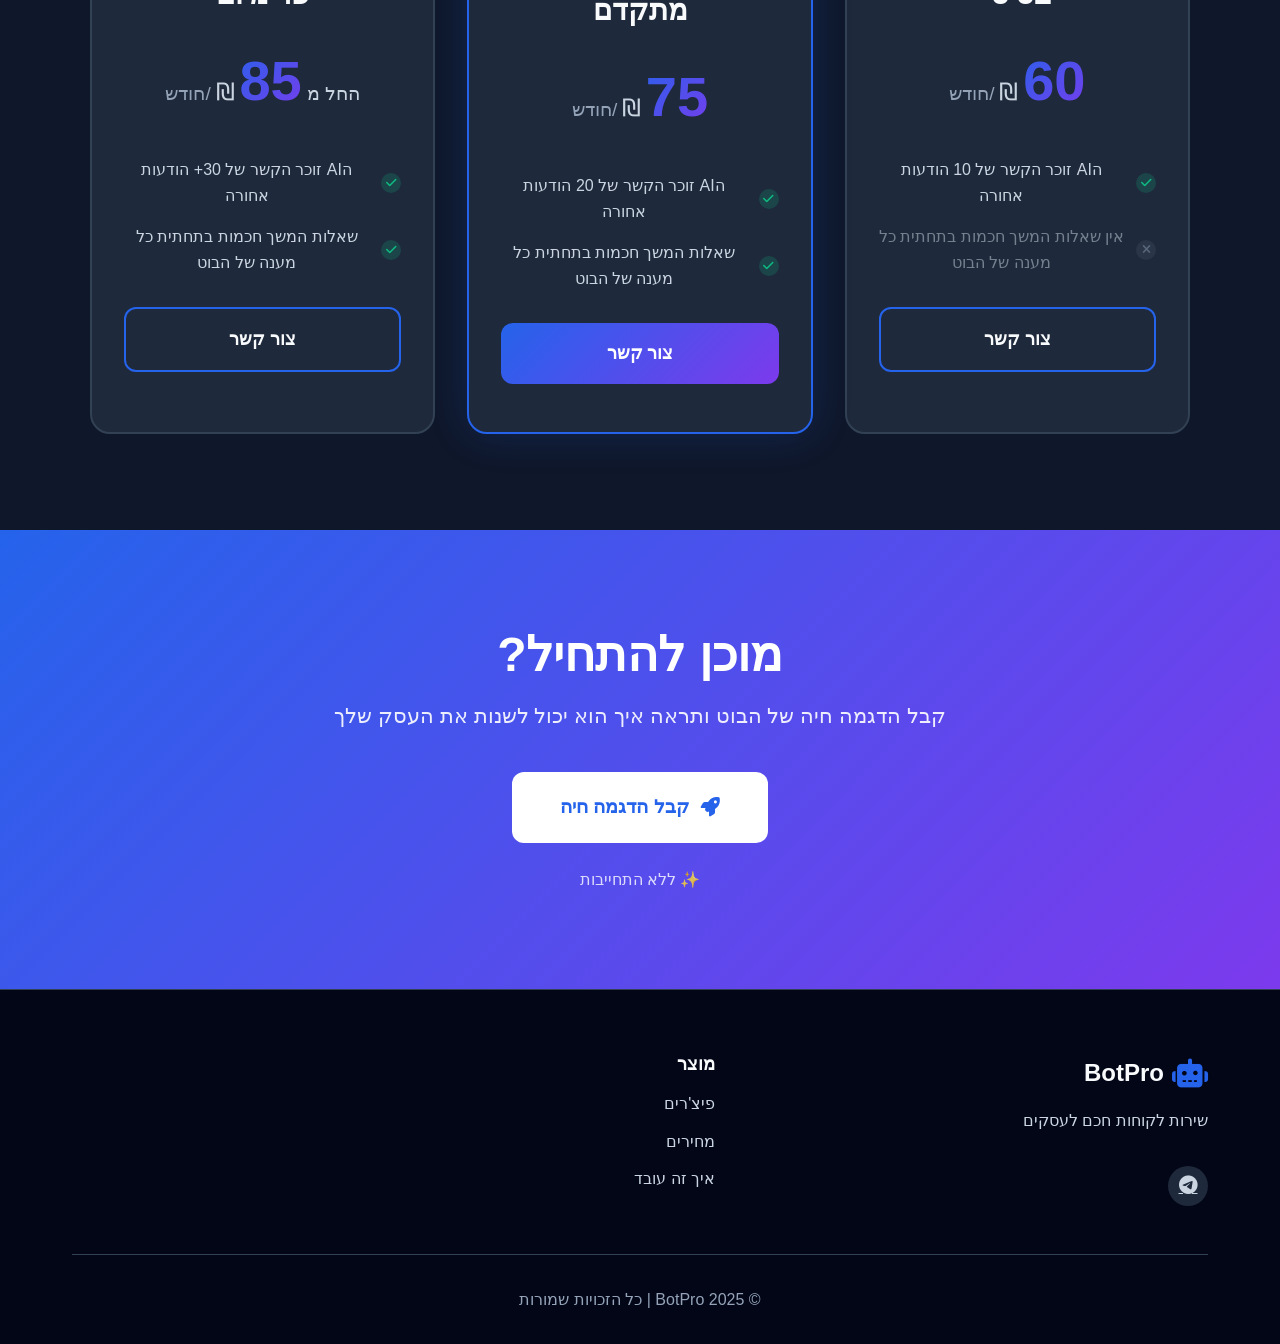
==== commit e17d9dbb: "Update pricing: 60/75/85 per month, setup fee 250₪ https://claude.ai/code/session_01E6PWsoEQFstbdZUy" ====
--- a/index.html
+++ b/index.html
@@ -427,14 +427,14 @@
                 <h2 class="section-title">בחר את התוכנית המתאימה לך</h2>
                 <p class="section-subtitle">מחירים שקופים, ללא עלויות נסתרות</p>
                 <p class="launch-prices-badge">🌟 מחירי השקה 🌟</p>
-                <p class="setup-price">מחיר הקמה ראשונית: 200₪</p>
+                <p class="setup-price">מחיר הקמה ראשונית: 250₪</p>
             </div>
             <div class="pricing-grid">
                 <div class="pricing-card slide-up">
                     <div class="trial-badge">שבוע ניסיון חינם</div>
                     <h3 class="pricing-title">בסיסי</h3>
                     <div class="pricing-price">
-                        <span class="amount">35</span>
+                        <span class="amount">60</span>
                         <span class="currency">₪</span>
                         <span class="period">/חודש</span>
                     </div>
@@ -449,7 +449,7 @@
                     <div class="trial-badge">שבוע ניסיון חינם</div>
                     <h3 class="pricing-title">מתקדם</h3>
                     <div class="pricing-price">
-                        <span class="amount">49</span>
+                        <span class="amount">75</span>
                         <span class="currency">₪</span>
                         <span class="period">/חודש</span>
                     </div>
@@ -464,7 +464,7 @@
                     <h3 class="pricing-title">פרימיום</h3>
                     <div class="pricing-price">
                         <span class="price-prefix">החל מ</span>
-                        <span class="amount">55</span>
+                        <span class="amount">85</span>
                         <span class="currency">₪</span>
                         <span class="period">/חודש</span>
                     </div>
